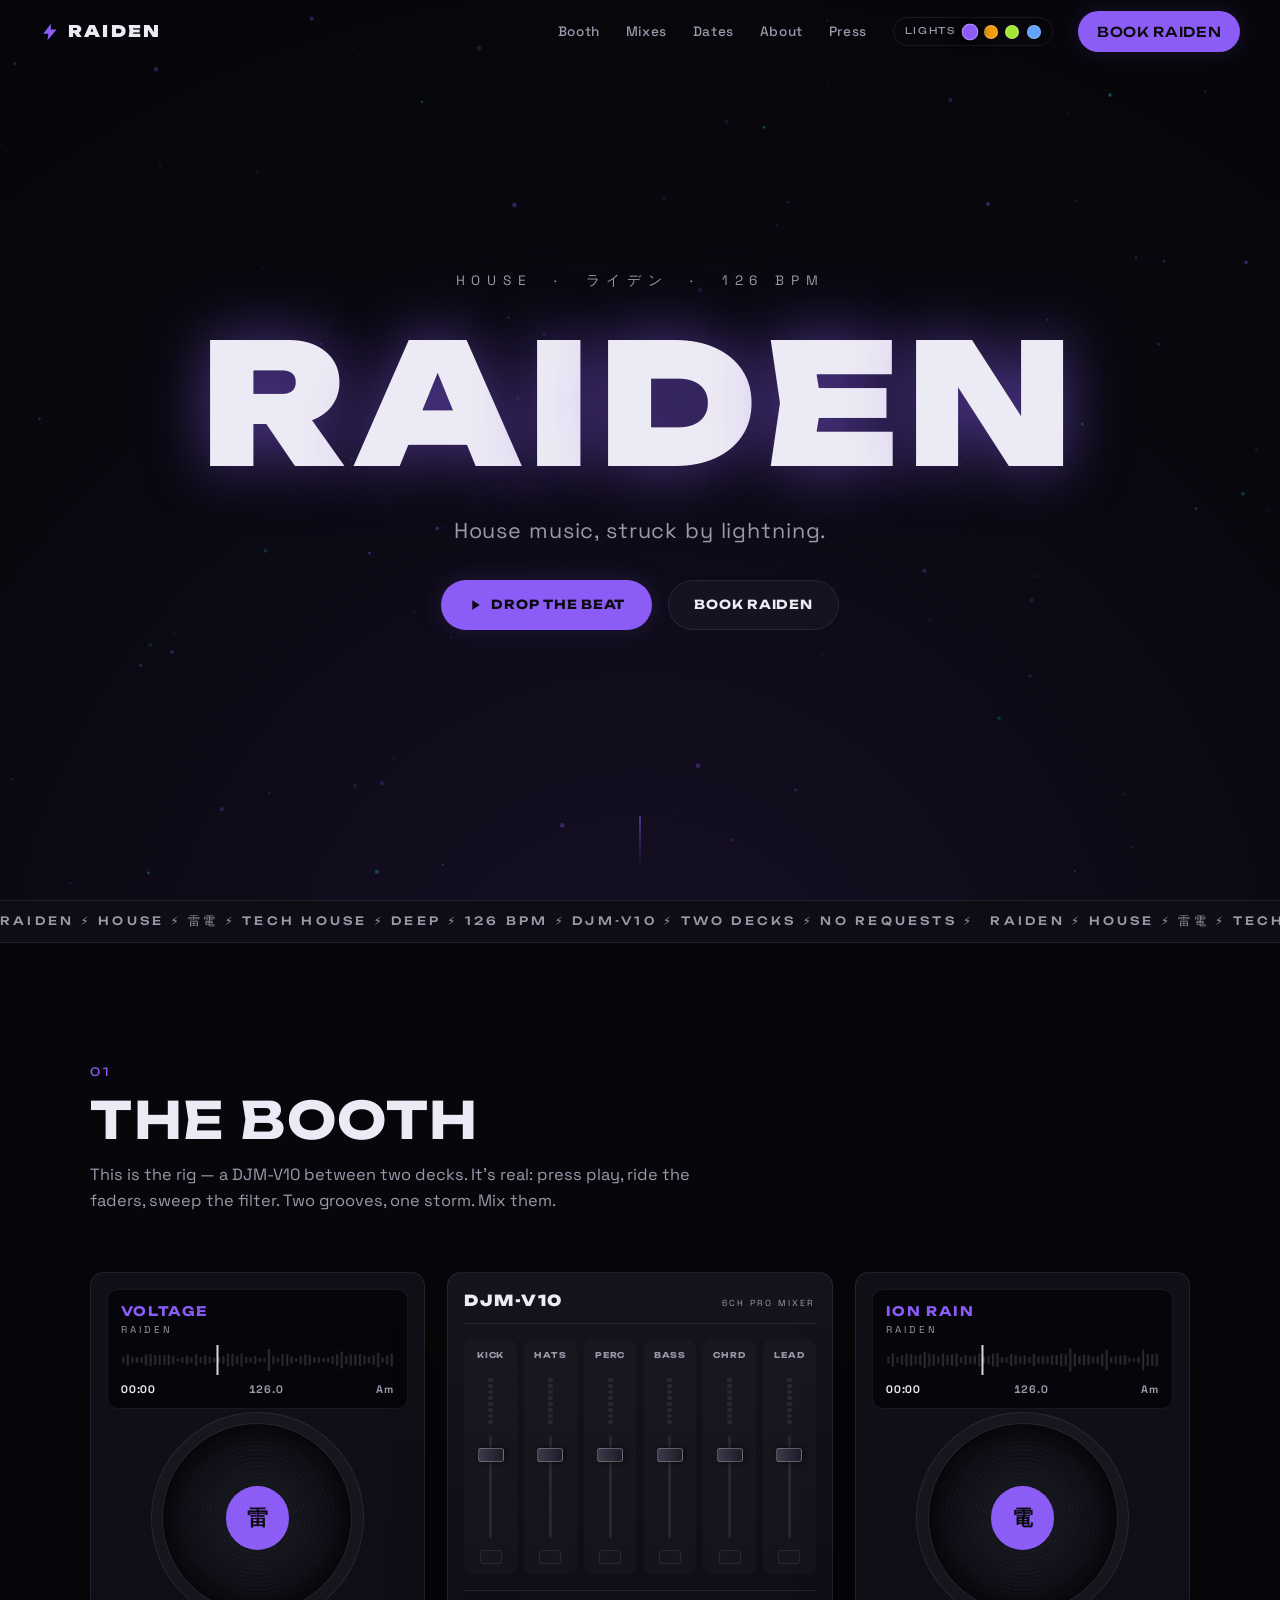
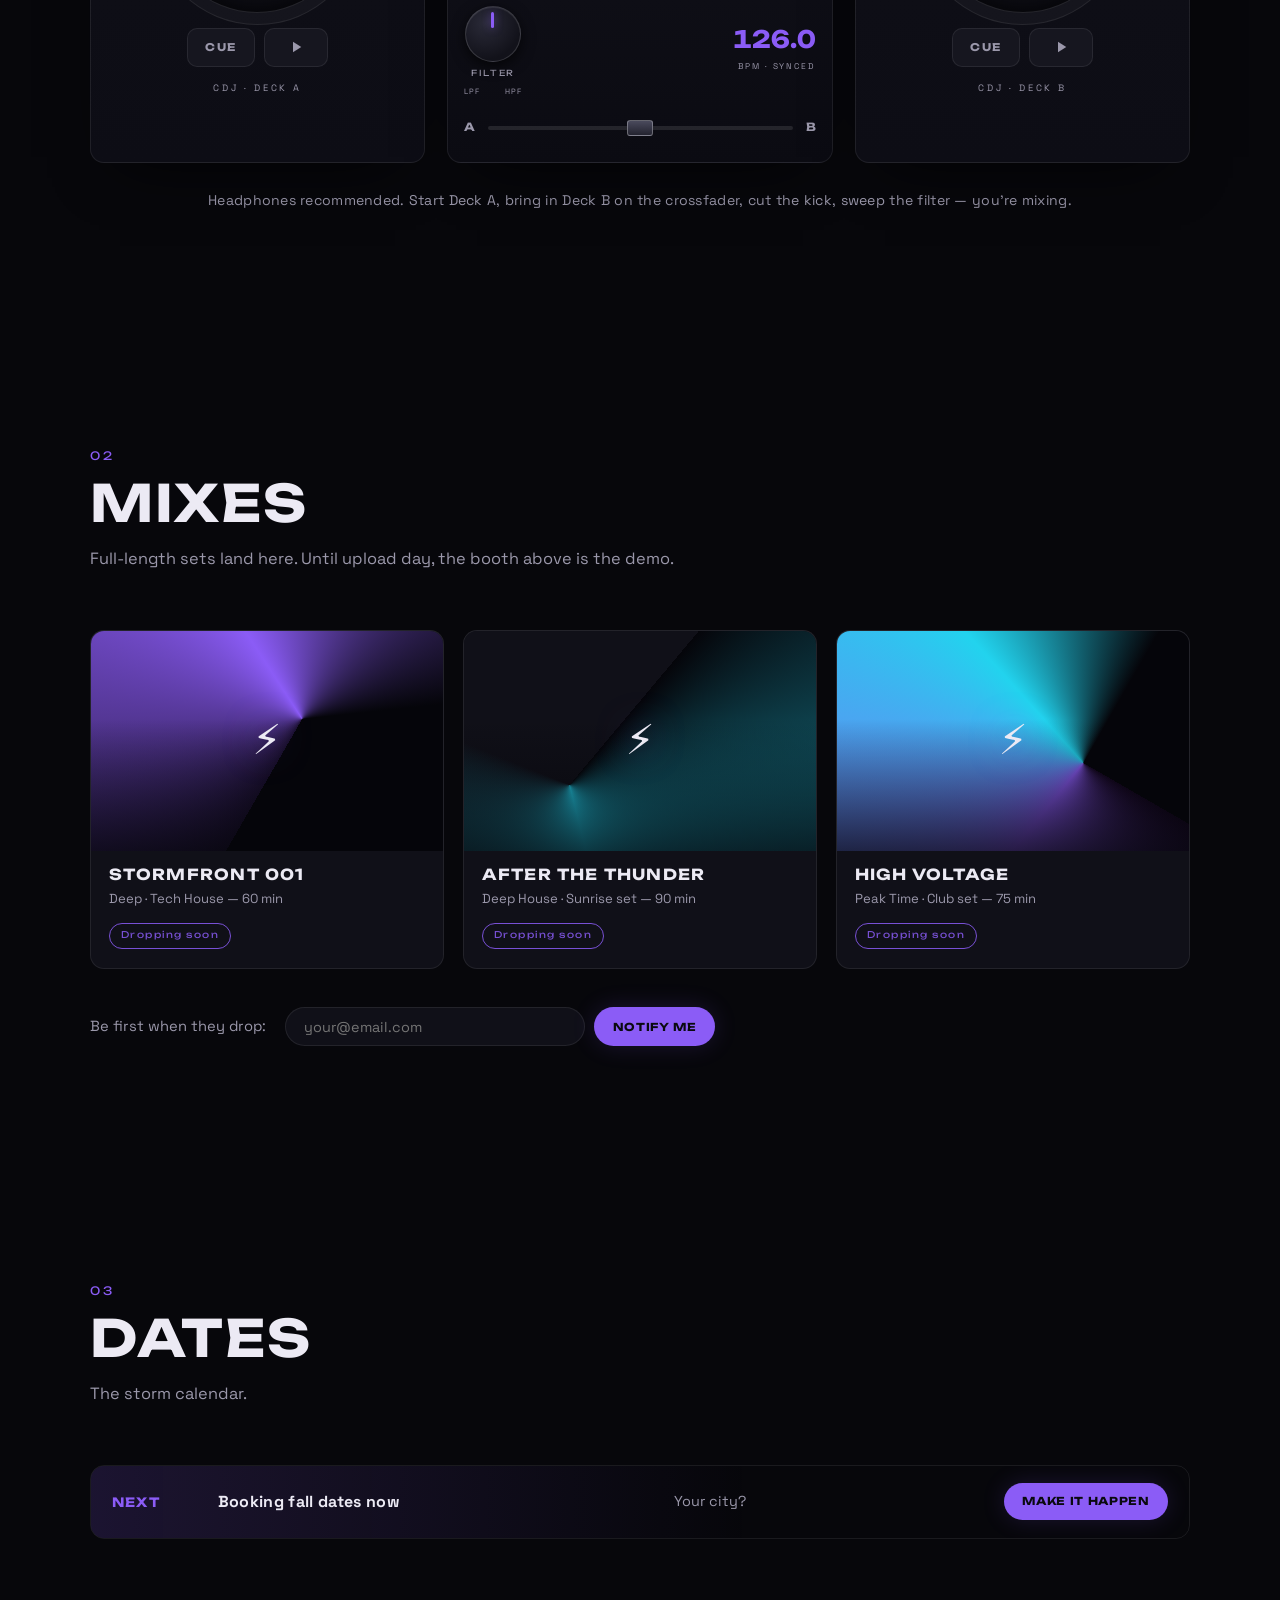
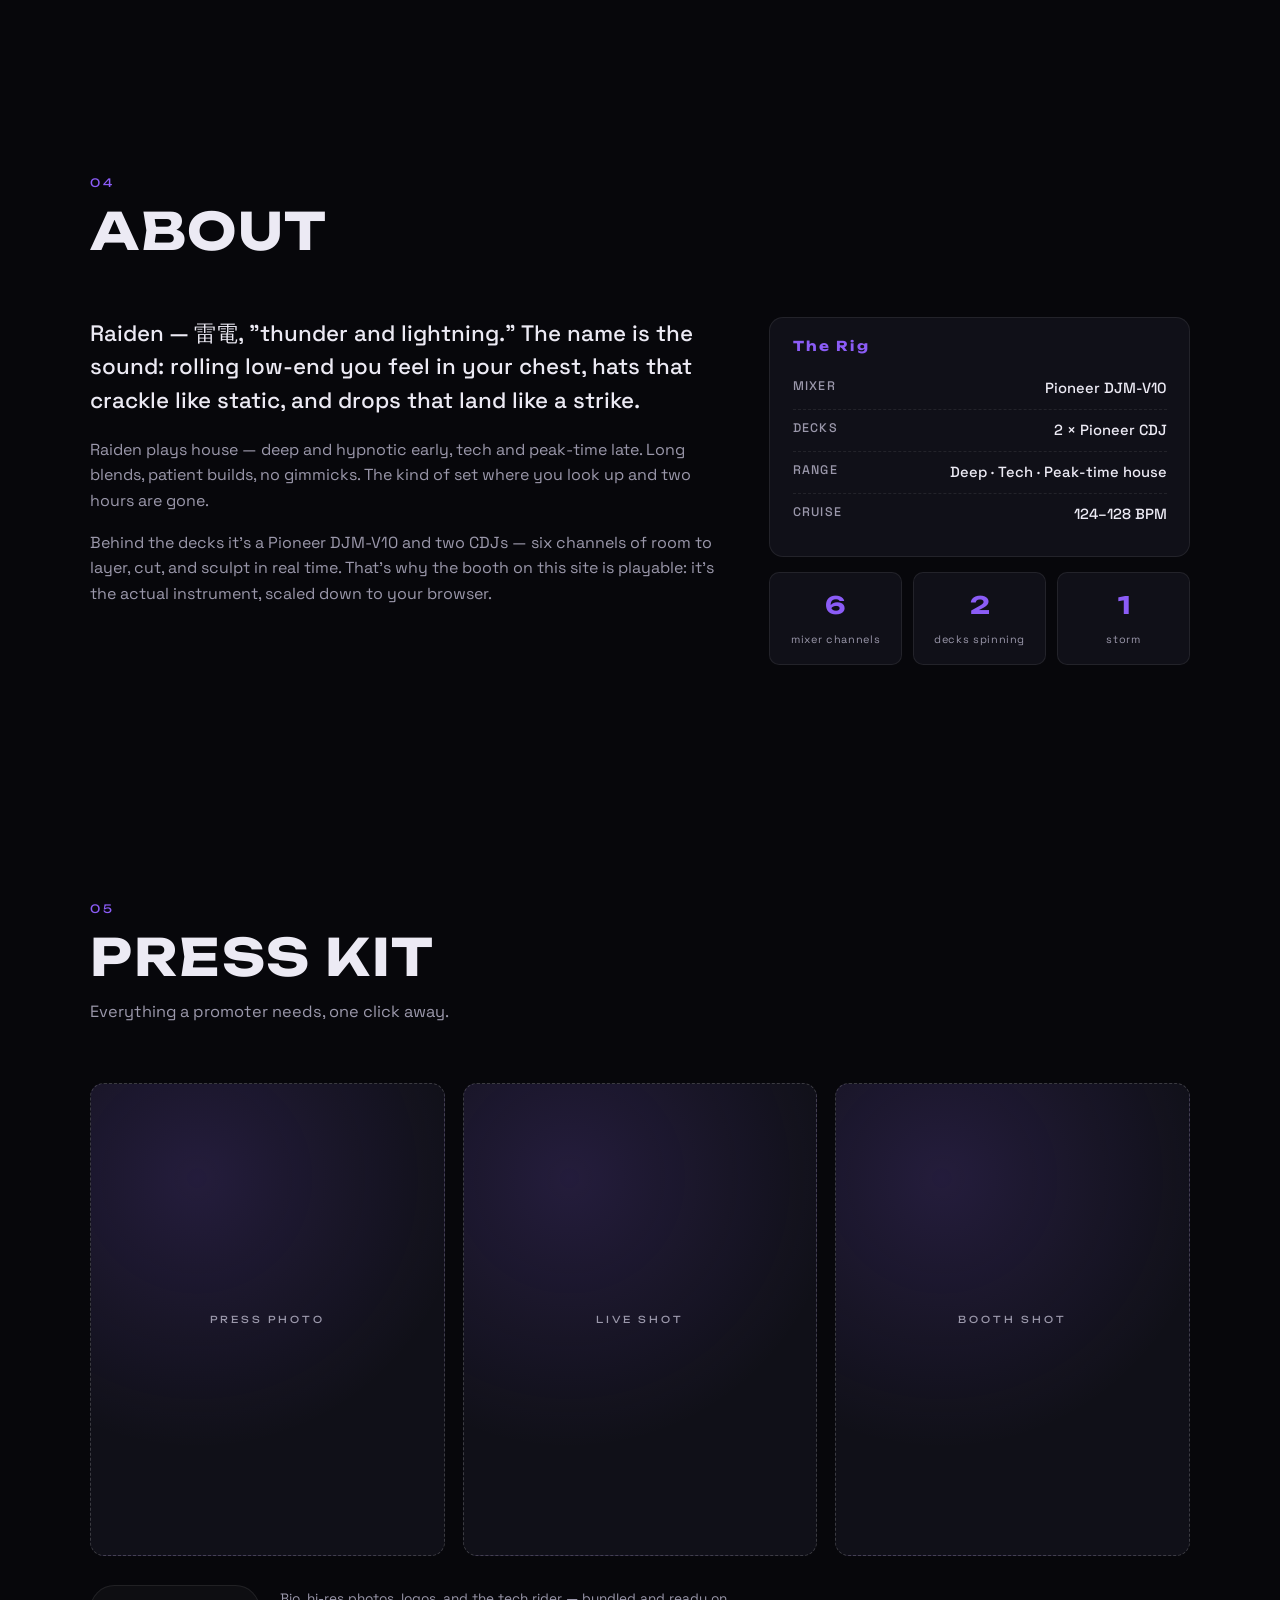
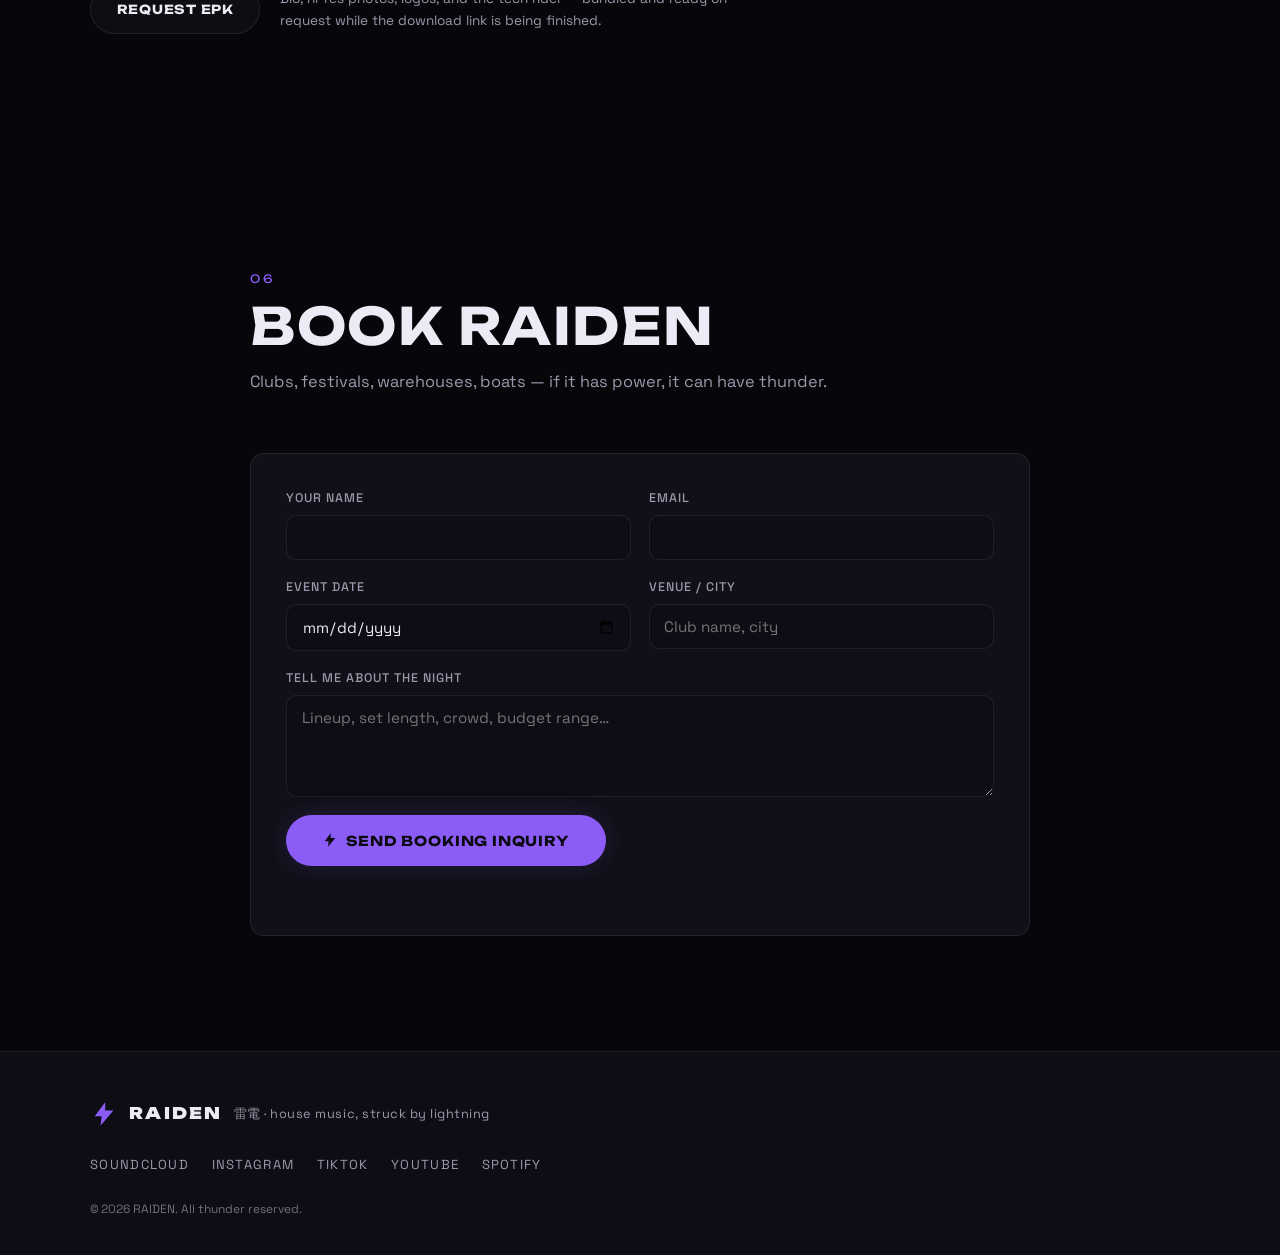
==== index.html @ 7c6ae4ca "RAIDEN site v0.1.0 — playable booth (V10 + 2 CDJs, Web Audio engine), lightning hero, lighting desk," ====
<!DOCTYPE html>
<html lang="en" data-light="storm">
<head>
  <meta charset="UTF-8" />
  <meta name="viewport" content="width=device-width, initial-scale=1.0" />
  <title>RAIDEN — House DJ | Official Site</title>
  <meta name="description" content="RAIDEN — house music, struck by lightning. Mixes, dates, and bookings. Pioneer DJM-V10 + CDJs. Step into the booth." />
  <meta property="og:title" content="RAIDEN — House DJ" />
  <meta property="og:description" content="House music, struck by lightning. Step into the booth." />
  <meta property="og:type" content="website" />
  <meta name="theme-color" content="#07070b" />
  <link rel="icon" type="image/svg+xml" href="assets/favicon.svg" />
  <link rel="preconnect" href="https://fonts.googleapis.com" />
  <link rel="preconnect" href="https://fonts.gstatic.com" crossorigin />
  <link href="https://fonts.googleapis.com/css2?family=Unbounded:wght@500;700;900&family=Space+Grotesk:wght@400;500;700&display=swap" rel="stylesheet" />
  <link rel="stylesheet" href="css/style.css" />
  <script type="application/ld+json">
  {
    "@context": "https://schema.org",
    "@type": "MusicGroup",
    "name": "Raiden",
    "genre": "House",
    "description": "House DJ. Pioneer DJM-V10, two CDJs, and a storm of a sound."
  }
  </script>
</head>
<body>

  <!-- Cursor spotlight (desktop only) -->
  <div class="spotlight" id="spotlight" aria-hidden="true"></div>
  <!-- Beat-synced ambient glow -->
  <div class="beat-veil" id="beatVeil" aria-hidden="true"></div>

  <!-- ============ NAV ============ -->
  <nav class="nav" id="nav">
    <a class="nav-logo" href="#top" aria-label="Raiden — home">
      <svg viewBox="0 0 24 24" width="20" height="20" aria-hidden="true"><path d="M13 2 L4 14 h6 L9 22 L20 9 h-7 z" fill="currentColor"/></svg>
      <span>RAIDEN</span>
    </a>
    <button class="nav-burger" id="navBurger" aria-label="Menu" aria-expanded="false">
      <span></span><span></span><span></span>
    </button>
    <div class="nav-links" id="navLinks">
      <a href="#booth">Booth</a>
      <a href="#mixes">Mixes</a>
      <a href="#dates">Dates</a>
      <a href="#about">About</a>
      <a href="#press">Press</a>
      <div class="light-desk" role="group" aria-label="Lighting presets">
        <span class="light-desk-label">LIGHTS</span>
        <button class="light-dot" data-light="storm" title="Violet Storm" aria-label="Violet Storm lighting"></button>
        <button class="light-dot" data-light="ember" title="Ember" aria-label="Ember lighting"></button>
        <button class="light-dot" data-light="acid" title="Acid" aria-label="Acid lighting"></button>
        <button class="light-dot" data-light="ice" title="Ice" aria-label="Ice lighting"></button>
      </div>
      <a href="#book" class="btn btn-accent btn-small nav-book">Book Raiden</a>
    </div>
  </nav>

  <!-- ============ HERO ============ -->
  <header class="hero" id="top">
    <canvas id="heroCanvas" aria-hidden="true"></canvas>
    <div class="hero-inner">
      <p class="hero-kicker">HOUSE&nbsp;&nbsp;·&nbsp;&nbsp;ライデン&nbsp;&nbsp;·&nbsp;&nbsp;126 BPM</p>
      <h1 class="hero-title" aria-label="Raiden">
        <span data-char>R</span><span data-char>A</span><span data-char>I</span><span data-char>D</span><span data-char>E</span><span data-char>N</span>
      </h1>
      <p class="hero-tagline">House music, struck by lightning.</p>
      <div class="hero-ctas">
        <button class="btn btn-accent" id="dropBeatBtn">
          <svg viewBox="0 0 24 24" width="16" height="16" aria-hidden="true"><path d="M8 5v14l11-7z" fill="currentColor"/></svg>
          Drop the beat
        </button>
        <a class="btn btn-ghost" href="#book">Book Raiden</a>
      </div>
    </div>
    <a class="hero-scroll" href="#booth" aria-label="Scroll to the booth">
      <span class="hero-scroll-line"></span>
    </a>
  </header>

  <!-- ============ TICKER ============ -->
  <div class="ticker" aria-hidden="true">
    <div class="ticker-track">
      <span>RAIDEN ⚡ HOUSE ⚡ 雷電 ⚡ TECH HOUSE ⚡ DEEP ⚡ 126 BPM ⚡ DJM-V10 ⚡ TWO DECKS ⚡ NO REQUESTS ⚡ </span>
      <span>RAIDEN ⚡ HOUSE ⚡ 雷電 ⚡ TECH HOUSE ⚡ DEEP ⚡ 126 BPM ⚡ DJM-V10 ⚡ TWO DECKS ⚡ NO REQUESTS ⚡ </span>
    </div>
  </div>

  <!-- ============ THE BOOTH ============ -->
  <section class="section" id="booth">
    <div class="section-head reveal">
      <span class="section-num">01</span>
      <h2>The Booth</h2>
      <p>This is the rig — a DJM-V10 between two decks. It's real: press play, ride the faders, sweep the filter. Two grooves, one storm. Mix them.</p>
    </div>

    <div class="booth reveal" id="boothRig">
      <!-- ======= DECK A ======= -->
      <div class="cdj" data-deck="a">
        <div class="cdj-screen">
          <div class="cdj-track-title">VOLTAGE</div>
          <div class="cdj-track-artist">RAIDEN</div>
          <canvas class="cdj-wave" data-deck="a" width="240" height="30" aria-hidden="true"></canvas>
          <div class="cdj-meta">
            <span class="cdj-time" data-deck="a">00:00</span>
            <span class="cdj-bpm">126.0</span>
            <span class="cdj-key">Am</span>
          </div>
        </div>
        <div class="platter" data-deck="a">
          <div class="platter-ring"></div>
          <div class="platter-disc">
            <div class="platter-grooves"></div>
            <div class="platter-label"><span>雷</span></div>
          </div>
        </div>
        <div class="cdj-controls">
          <button class="cdj-btn cue" data-action="cue" data-deck="a">CUE</button>
          <button class="cdj-btn play" data-action="play" data-deck="a" aria-label="Play deck A">
            <svg class="ic-play" viewBox="0 0 24 24" width="18" height="18" aria-hidden="true"><path d="M8 5v14l11-7z" fill="currentColor"/></svg>
            <svg class="ic-pause" viewBox="0 0 24 24" width="18" height="18" aria-hidden="true"><path d="M6 5h4v14H6zM14 5h4v14h-4z" fill="currentColor"/></svg>
          </button>
        </div>
        <div class="cdj-model">CDJ · DECK A</div>
      </div>

      <!-- ======= MIXER ======= -->
      <div class="mixer">
        <div class="mixer-brand"><span>DJM-V10</span><span class="mixer-brand-sub">6CH PRO MIXER</span></div>
        <div class="mixer-strips" id="mixerStrips">
          <!-- strips injected by booth.js: KICK / HATS / PERC / BASS / CHORDS / LEAD -->
        </div>
        <div class="mixer-master">
          <div class="knob-wrap">
            <div class="knob" id="filterKnob" tabindex="0" role="slider" aria-label="Master filter" aria-valuemin="-100" aria-valuemax="100" aria-valuenow="0">
              <div class="knob-indicator"></div>
            </div>
            <span class="knob-label">FILTER</span>
            <span class="knob-sub"><i>LPF</i><i>HPF</i></span>
          </div>
          <div class="master-readout">
            <span class="master-bpm" id="masterBpm">126.0</span>
            <span class="master-bpm-label">BPM · SYNCED</span>
          </div>
        </div>
        <div class="mixer-xfade">
          <span>A</span>
          <input type="range" class="crossfader" id="crossfader" min="0" max="100" value="50" aria-label="Crossfader between deck A and deck B" />
          <span>B</span>
        </div>
      </div>

      <!-- ======= DECK B ======= -->
      <div class="cdj" data-deck="b">
        <div class="cdj-screen">
          <div class="cdj-track-title">ION RAIN</div>
          <div class="cdj-track-artist">RAIDEN</div>
          <canvas class="cdj-wave" data-deck="b" width="240" height="30" aria-hidden="true"></canvas>
          <div class="cdj-meta">
            <span class="cdj-time" data-deck="b">00:00</span>
            <span class="cdj-bpm">126.0</span>
            <span class="cdj-key">Am</span>
          </div>
        </div>
        <div class="platter" data-deck="b">
          <div class="platter-ring"></div>
          <div class="platter-disc">
            <div class="platter-grooves"></div>
            <div class="platter-label"><span>電</span></div>
          </div>
        </div>
        <div class="cdj-controls">
          <button class="cdj-btn cue" data-action="cue" data-deck="b">CUE</button>
          <button class="cdj-btn play" data-action="play" data-deck="b" aria-label="Play deck B">
            <svg class="ic-play" viewBox="0 0 24 24" width="18" height="18" aria-hidden="true"><path d="M8 5v14l11-7z" fill="currentColor"/></svg>
            <svg class="ic-pause" viewBox="0 0 24 24" width="18" height="18" aria-hidden="true"><path d="M6 5h4v14H6zM14 5h4v14h-4z" fill="currentColor"/></svg>
          </button>
        </div>
        <div class="cdj-model">CDJ · DECK B</div>
      </div>
    </div>

    <p class="booth-hint reveal">Headphones recommended. Start Deck A, bring in Deck B on the crossfader, cut the kick, sweep the filter — you're mixing.</p>
  </section>

  <!-- ============ MIXES ============ -->
  <section class="section" id="mixes">
    <div class="section-head reveal">
      <span class="section-num">02</span>
      <h2>Mixes</h2>
      <p>Full-length sets land here. Until upload day, the booth above is the demo.</p>
    </div>
    <div class="mix-grid">
      <!-- EDITME: replace each card's link with the real SoundCloud/Mixcloud URL,
           or swap the whole card for an embed:
           <iframe src="https://w.soundcloud.com/player/?url=TRACK_URL&color=%238b5cf6" ...></iframe> -->
      <article class="mix-card reveal">
        <div class="mix-art mix-art-1"><span class="mix-art-bolt">⚡</span></div>
        <div class="mix-card-body">
          <h3>STORMFRONT 001</h3>
          <p class="mix-meta">Deep · Tech House — 60 min</p>
          <span class="mix-status">Dropping soon</span>
        </div>
      </article>
      <article class="mix-card reveal">
        <div class="mix-art mix-art-2"><span class="mix-art-bolt">⚡</span></div>
        <div class="mix-card-body">
          <h3>AFTER THE THUNDER</h3>
          <p class="mix-meta">Deep House · Sunrise set — 90 min</p>
          <span class="mix-status">Dropping soon</span>
        </div>
      </article>
      <article class="mix-card reveal">
        <div class="mix-art mix-art-3"><span class="mix-art-bolt">⚡</span></div>
        <div class="mix-card-body">
          <h3>HIGH VOLTAGE</h3>
          <p class="mix-meta">Peak Time · Club set — 75 min</p>
          <span class="mix-status">Dropping soon</span>
        </div>
      </article>
    </div>
    <div class="mix-follow reveal">
      <p>Be first when they drop:</p>
      <form class="newsletter" id="newsletterForm">
        <input type="email" placeholder="your@email.com" aria-label="Email address" required />
        <button type="submit" class="btn btn-accent btn-small">Notify me</button>
      </form>
    </div>
  </section>

  <!-- ============ DATES ============ -->
  <section class="section" id="dates">
    <div class="section-head reveal">
      <span class="section-num">03</span>
      <h2>Dates</h2>
      <p>The storm calendar.</p>
    </div>
    <div class="dates-board reveal">
      <!-- EDITME: real gigs go here as rows, e.g.
      <div class="date-row">
        <span class="date-when">SEP 12</span>
        <span class="date-venue">Venue Name</span>
        <span class="date-city">Orlando, FL</span>
        <a class="btn btn-ghost btn-small" href="TICKET_URL">Tickets</a>
      </div> -->
      <div class="date-row date-row-open">
        <span class="date-when">NEXT</span>
        <span class="date-venue">Booking fall dates now</span>
        <span class="date-city">Your city?</span>
        <a class="btn btn-accent btn-small" href="#book">Make it happen</a>
      </div>
    </div>
  </section>

  <!-- ============ ABOUT ============ -->
  <section class="section" id="about">
    <div class="section-head reveal">
      <span class="section-num">04</span>
      <h2>About</h2>
    </div>
    <div class="about-grid">
      <div class="about-copy reveal">
        <!-- EDITME: tune the bio — keep it honest, no invented accolades -->
        <p class="about-lead">Raiden — 雷電, "thunder and lightning." The name is the sound: rolling low-end you feel in your chest, hats that crackle like static, and drops that land like a strike.</p>
        <p>Raiden plays house — deep and hypnotic early, tech and peak-time late. Long blends, patient builds, no gimmicks. The kind of set where you look up and two hours are gone.</p>
        <p>Behind the decks it's a Pioneer DJM-V10 and two CDJs — six channels of room to layer, cut, and sculpt in real time. That's why the booth on this site is playable: it's the actual instrument, scaled down to your browser.</p>
      </div>
      <div class="about-side reveal">
        <div class="rig-card">
          <h3>The Rig</h3>
          <ul>
            <li><span>Mixer</span>Pioneer DJM-V10</li>
            <li><span>Decks</span>2 × Pioneer CDJ</li>
            <li><span>Range</span>Deep · Tech · Peak-time house</li>
            <li><span>Cruise</span>124–128 BPM</li>
          </ul>
        </div>
        <div class="stat-row">
          <div class="stat"><b>6</b><span>mixer channels</span></div>
          <div class="stat"><b>2</b><span>decks spinning</span></div>
          <div class="stat"><b>1</b><span>storm</span></div>
        </div>
      </div>
    </div>
  </section>

  <!-- ============ PRESS / EPK ============ -->
  <section class="section" id="press">
    <div class="section-head reveal">
      <span class="section-num">05</span>
      <h2>Press Kit</h2>
      <p>Everything a promoter needs, one click away.</p>
    </div>
    <div class="press-grid">
      <!-- EDITME: swap these tiles for real press photos (hi-res, 3:4 or square) -->
      <div class="press-tile reveal"><span>PRESS PHOTO</span></div>
      <div class="press-tile reveal"><span>LIVE SHOT</span></div>
      <div class="press-tile reveal"><span>BOOTH SHOT</span></div>
    </div>
    <div class="press-actions reveal">
      <a class="btn btn-ghost" id="epkBtn" href="#book">Request EPK</a>
      <p class="press-note">Bio, hi-res photos, logos, and the tech rider — bundled and ready on request while the download link is being finished.</p>
    </div>
  </section>

  <!-- ============ BOOKING ============ -->
  <section class="section section-book" id="book">
    <div class="section-head reveal">
      <span class="section-num">06</span>
      <h2>Book Raiden</h2>
      <p>Clubs, festivals, warehouses, boats — if it has power, it can have thunder.</p>
    </div>
    <form class="book-form reveal" id="bookForm">
      <div class="form-row">
        <label>Your name<input type="text" name="name" required autocomplete="name" /></label>
        <label>Email<input type="email" name="email" required autocomplete="email" /></label>
      </div>
      <div class="form-row">
        <label>Event date<input type="date" name="date" /></label>
        <label>Venue / City<input type="text" name="venue" placeholder="Club name, city" /></label>
      </div>
      <label>Tell me about the night<textarea name="message" rows="4" placeholder="Lineup, set length, crowd, budget range…"></textarea></label>
      <button type="submit" class="btn btn-accent btn-big">
        <svg viewBox="0 0 24 24" width="16" height="16" aria-hidden="true"><path d="M13 2 L4 14 h6 L9 22 L20 9 h-7 z" fill="currentColor"/></svg>
        Send booking inquiry
      </button>
      <p class="form-note" id="formNote"></p>
    </form>
  </section>

  <!-- ============ FOOTER ============ -->
  <footer class="footer">
    <div class="footer-inner">
      <div class="footer-brand">
        <svg viewBox="0 0 24 24" width="28" height="28" aria-hidden="true"><path d="M13 2 L4 14 h6 L9 22 L20 9 h-7 z" fill="currentColor"/></svg>
        <span>RAIDEN</span>
        <em>雷電 · house music, struck by lightning</em>
      </div>
      <div class="footer-socials">
        <!-- EDITME: drop real profile URLs into href -->
        <a href="#" data-social="soundcloud" aria-label="SoundCloud">SoundCloud</a>
        <a href="#" data-social="instagram" aria-label="Instagram">Instagram</a>
        <a href="#" data-social="tiktok" aria-label="TikTok">TikTok</a>
        <a href="#" data-social="youtube" aria-label="YouTube">YouTube</a>
        <a href="#" data-social="spotify" aria-label="Spotify">Spotify</a>
      </div>
      <p class="footer-fine">© <span id="year"></span> RAIDEN. All thunder reserved.</p>
    </div>
  </footer>

  <div class="toast" id="toast" role="status" aria-live="polite"></div>

  <script src="js/audio.js"></script>
  <script src="js/visualizer.js"></script>
  <script src="js/booth.js"></script>
  <script src="js/main.js"></script>
</body>
</html>
---- css/style.css ----
/* ============================================================
   RAIDEN — house music, struck by lightning
   Theming: html[data-light] swaps the lighting rig.
   ============================================================ */

:root {
  --font-display: "Unbounded", system-ui, sans-serif;
  --font-body: "Space Grotesk", system-ui, sans-serif;

  --bg: #07070b;
  --bg-2: #0d0d15;
  --panel: #101018;
  --panel-2: #16161f;
  --line: rgba(255, 255, 255, 0.08);
  --text: #eceaf4;
  --text-dim: #9b98ab;

  --accent: #8b5cf6;
  --accent-2: #22d3ee;
  --accent-soft: rgba(139, 92, 246, 0.16);
  --glow: rgba(139, 92, 246, 0.55);

  --radius: 14px;
  --nav-h: 64px;
}

html[data-light="ember"] {
  --accent: #f59e0b;
  --accent-2: #ef4444;
  --accent-soft: rgba(245, 158, 11, 0.14);
  --glow: rgba(245, 158, 11, 0.5);
}

html[data-light="acid"] {
  --accent: #a3e635;
  --accent-2: #22d3ee;
  --accent-soft: rgba(163, 230, 53, 0.13);
  --glow: rgba(163, 230, 53, 0.45);
}

html[data-light="ice"] {
  --accent: #60a5fa;
  --accent-2: #e2e8f0;
  --accent-soft: rgba(96, 165, 250, 0.15);
  --glow: rgba(96, 165, 250, 0.5);
}

* { margin: 0; padding: 0; box-sizing: border-box; }

html { scroll-behavior: smooth; }

body {
  background: var(--bg);
  color: var(--text);
  font-family: var(--font-body);
  line-height: 1.6;
  overflow-x: hidden;
  transition: background 0.6s ease;
}

::selection { background: var(--accent); color: #0a0a0f; }

h1, h2, h3 { font-family: var(--font-display); line-height: 1.1; }

a { color: inherit; text-decoration: none; }

button { font-family: inherit; cursor: pointer; }

/* ---------- ambient layers ---------- */
.spotlight {
  position: fixed;
  top: 0; left: 0;
  width: 640px; height: 640px;
  margin: -320px 0 0 -320px;
  border-radius: 50%;
  pointer-events: none;
  z-index: 1;
  background: radial-gradient(circle, var(--accent-soft) 0%, transparent 62%);
  mix-blend-mode: screen;
  opacity: 0;
  transition: opacity 0.5s ease;
  will-change: transform;
}
body.spotlight-on .spotlight { opacity: 0.9; }

.beat-veil {
  position: fixed;
  inset: 0;
  pointer-events: none;
  z-index: 1;
  background: radial-gradient(ellipse at 50% 110%, var(--glow) 0%, transparent 55%);
  opacity: 0;
  will-change: opacity;
}

/* ---------- buttons ---------- */
.btn {
  display: inline-flex;
  align-items: center;
  gap: 0.5rem;
  padding: 0.85rem 1.6rem;
  border-radius: 999px;
  border: 1px solid transparent;
  font-family: var(--font-display);
  font-size: 0.78rem;
  font-weight: 700;
  letter-spacing: 0.06em;
  text-transform: uppercase;
  transition: transform 0.15s ease, box-shadow 0.25s ease, background 0.25s ease, color 0.25s ease, border-color 0.25s ease;
}
.btn:hover { transform: translateY(-2px); }
.btn:active { transform: translateY(0); }

.btn-accent {
  background: var(--accent);
  color: #0a0a0f;
  box-shadow: 0 0 24px var(--accent-soft);
}
.btn-accent:hover { box-shadow: 0 0 42px var(--glow); }

.btn-ghost {
  border-color: var(--line);
  color: var(--text);
  background: rgba(255, 255, 255, 0.03);
}
.btn-ghost:hover { border-color: var(--accent); color: var(--accent); }

.btn-small { padding: 0.55rem 1.1rem; font-size: 0.68rem; }
.btn-big { padding: 1rem 2.2rem; font-size: 0.85rem; }

/* ---------- nav ---------- */
.nav {
  position: fixed;
  top: 0; left: 0; right: 0;
  z-index: 50;
  display: flex;
  align-items: center;
  justify-content: space-between;
  height: var(--nav-h);
  padding: 0 clamp(1rem, 4vw, 2.5rem);
  transition: background 0.3s ease, border-color 0.3s ease, backdrop-filter 0.3s ease;
  border-bottom: 1px solid transparent;
}
.nav.scrolled {
  background: rgba(7, 7, 11, 0.72);
  backdrop-filter: blur(14px);
  -webkit-backdrop-filter: blur(14px);
  border-bottom-color: var(--line);
}

.nav-logo {
  display: flex;
  align-items: center;
  gap: 0.5rem;
  font-family: var(--font-display);
  font-weight: 900;
  font-size: 1rem;
  letter-spacing: 0.14em;
  color: var(--text);
}
.nav-logo svg { color: var(--accent); transition: color 0.4s ease; }

.nav-links {
  display: flex;
  align-items: center;
  gap: clamp(0.9rem, 2vw, 1.8rem);
}
.nav-links > a {
  font-size: 0.85rem;
  font-weight: 500;
  letter-spacing: 0.05em;
  color: var(--text-dim);
  transition: color 0.2s ease;
}
.nav-links > a:hover { color: var(--accent); }
.nav-links > a.nav-book { color: #0a0a0f; }

.nav-burger {
  display: none;
  flex-direction: column;
  gap: 5px;
  background: none;
  border: none;
  padding: 8px;
}
.nav-burger span {
  width: 22px; height: 2px;
  background: var(--text);
  transition: transform 0.25s ease, opacity 0.25s ease;
}

/* lighting desk */
.light-desk {
  display: flex;
  align-items: center;
  gap: 0.45rem;
  padding: 0.35rem 0.7rem;
  border: 1px solid var(--line);
  border-radius: 999px;
}
.light-desk-label {
  font-size: 0.58rem;
  font-family: var(--font-display);
  letter-spacing: 0.18em;
  color: var(--text-dim);
}
.light-dot {
  width: 14px; height: 14px;
  border-radius: 50%;
  border: 1px solid rgba(255, 255, 255, 0.25);
  transition: transform 0.15s ease, box-shadow 0.2s ease;
}
.light-dot:hover { transform: scale(1.25); }
.light-dot[data-light="storm"] { background: #8b5cf6; }
.light-dot[data-light="ember"] { background: #f59e0b; }
.light-dot[data-light="acid"]  { background: #a3e635; }
.light-dot[data-light="ice"]   { background: #60a5fa; }
.light-dot.active { box-shadow: 0 0 10px 2px currentColor; transform: scale(1.2); }

/* ---------- hero ---------- */
.hero {
  position: relative;
  min-height: 100svh;
  display: flex;
  align-items: center;
  justify-content: center;
  text-align: center;
  overflow: hidden;
}
#heroCanvas {
  position: absolute;
  inset: 0;
  width: 100%;
  height: 100%;
}
.hero-inner {
  position: relative;
  z-index: 2;
  padding: 0 1.2rem;
}
.hero-kicker {
  font-size: clamp(0.68rem, 1.6vw, 0.85rem);
  letter-spacing: 0.5em;
  color: var(--text-dim);
  margin-bottom: 1.2rem;
}
.hero-title {
  font-size: clamp(3.2rem, 14vw, 10.5rem);
  font-weight: 900;
  letter-spacing: 0.04em;
  color: var(--text);
  text-shadow: 0 0 60px var(--glow);
  transition: text-shadow 0.6s ease;
}
.hero-title span {
  display: inline-block;
  animation: charIn 0.7s cubic-bezier(0.2, 0.9, 0.3, 1.2) backwards;
}
.hero-title span:nth-child(1) { animation-delay: 0.05s; }
.hero-title span:nth-child(2) { animation-delay: 0.13s; }
.hero-title span:nth-child(3) { animation-delay: 0.21s; }
.hero-title span:nth-child(4) { animation-delay: 0.29s; }
.hero-title span:nth-child(5) { animation-delay: 0.37s; }
.hero-title span:nth-child(6) { animation-delay: 0.45s; }
@keyframes charIn {
  from { opacity: 0; transform: translateY(0.4em) scale(0.9); filter: blur(6px); }
  to   { opacity: 1; transform: none; filter: none; }
}
.hero-tagline {
  margin: 1.1rem 0 2rem;
  font-size: clamp(1rem, 2.4vw, 1.35rem);
  color: var(--text-dim);
  letter-spacing: 0.04em;
}
.hero-ctas {
  display: flex;
  gap: 1rem;
  justify-content: center;
  flex-wrap: wrap;
}
.hero-scroll {
  position: absolute;
  bottom: 2rem; left: 50%;
  transform: translateX(-50%);
  z-index: 2;
}
.hero-scroll-line {
  display: block;
  width: 1px; height: 52px;
  background: linear-gradient(var(--accent), transparent);
  animation: scrollPulse 1.8s ease-in-out infinite;
}
@keyframes scrollPulse {
  0%, 100% { transform: scaleY(0.4); opacity: 0.4; transform-origin: top; }
  50% { transform: scaleY(1); opacity: 1; transform-origin: top; }
}

/* ---------- ticker ---------- */
.ticker {
  overflow: hidden;
  border-top: 1px solid var(--line);
  border-bottom: 1px solid var(--line);
  background: var(--bg-2);
  padding: 0.7rem 0;
}
.ticker-track {
  display: flex;
  white-space: nowrap;
  animation: tickerScroll 28s linear infinite;
}
.ticker-track span {
  font-family: var(--font-display);
  font-size: 0.72rem;
  font-weight: 500;
  letter-spacing: 0.28em;
  color: var(--text-dim);
  padding-right: 1rem;
}
@keyframes tickerScroll {
  from { transform: translateX(0); }
  to { transform: translateX(-50%); }
}

/* ---------- sections ---------- */
.section {
  position: relative;
  z-index: 2;
  max-width: 1180px;
  margin: 0 auto;
  padding: clamp(4.5rem, 9vw, 7.5rem) clamp(1.1rem, 4vw, 2.5rem);
}
.section-head { margin-bottom: clamp(2.2rem, 5vw, 3.6rem); max-width: 640px; }
.section-num {
  font-family: var(--font-display);
  font-size: 0.72rem;
  letter-spacing: 0.3em;
  color: var(--accent);
  transition: color 0.4s ease;
}
.section-head h2 {
  font-size: clamp(1.9rem, 5.5vw, 3.2rem);
  font-weight: 700;
  margin: 0.5rem 0 0.9rem;
  text-transform: uppercase;
  letter-spacing: 0.03em;
}
.section-head p { color: var(--text-dim); font-size: 1.02rem; }

/* reveal on scroll */
.reveal {
  opacity: 0;
  transform: translateY(26px);
  transition: opacity 0.7s ease, transform 0.7s cubic-bezier(0.2, 0.7, 0.3, 1);
}
.reveal.visible { opacity: 1; transform: none; }

/* ============================================================
   THE BOOTH
   ============================================================ */
.booth {
  display: grid;
  grid-template-columns: 1fr 1.15fr 1fr;
  gap: clamp(0.8rem, 2vw, 1.4rem);
  align-items: stretch;
  perspective: 1400px;
}

/* ----- CDJ ----- */
.cdj {
  background: linear-gradient(180deg, var(--panel) 0%, var(--bg-2) 100%);
  border: 1px solid var(--line);
  border-radius: var(--radius);
  padding: 1rem;
  display: flex;
  flex-direction: column;
  gap: 0.9rem;
  box-shadow: 0 24px 60px -30px rgba(0, 0, 0, 0.9);
}

.cdj-screen {
  background: #05050a;
  border: 1px solid var(--line);
  border-radius: 10px;
  padding: 0.7rem 0.8rem 0.6rem;
}
.cdj-track-title {
  font-family: var(--font-display);
  font-size: 0.82rem;
  font-weight: 700;
  letter-spacing: 0.12em;
  color: var(--accent);
  transition: color 0.4s ease;
}
.cdj-track-artist {
  font-size: 0.62rem;
  letter-spacing: 0.3em;
  color: var(--text-dim);
  margin-bottom: 0.45rem;
}
.cdj-wave { width: 100%; height: 30px; display: block; }
.cdj-meta {
  display: flex;
  justify-content: space-between;
  font-size: 0.68rem;
  font-weight: 700;
  letter-spacing: 0.08em;
  color: var(--text-dim);
  margin-top: 0.35rem;
  font-variant-numeric: tabular-nums;
}
.cdj-meta .cdj-time { color: var(--text); }

/* platter */
.platter {
  position: relative;
  width: min(64%, 190px);
  aspect-ratio: 1;
  margin: 0 auto;
}
.platter-ring {
  position: absolute;
  inset: -6%;
  border-radius: 50%;
  border: 1px solid var(--line);
  background: radial-gradient(circle, transparent 58%, rgba(255, 255, 255, 0.03) 60%);
}
.platter-disc {
  position: absolute;
  inset: 0;
  border-radius: 50%;
  background:
    radial-gradient(circle at 50% 50%, #1a1a24 0%, #0c0c13 70%);
  border: 1px solid rgba(255, 255, 255, 0.1);
  display: flex;
  align-items: center;
  justify-content: center;
  box-shadow: inset 0 0 30px rgba(0, 0, 0, 0.8);
}
.platter.spinning .platter-disc { animation: spin 1.82s linear infinite; }
@keyframes spin { to { transform: rotate(360deg); } }
.platter-grooves {
  position: absolute;
  inset: 8%;
  border-radius: 50%;
  background: repeating-radial-gradient(
    circle,
    transparent 0px,
    transparent 3px,
    rgba(255, 255, 255, 0.04) 4px
  );
}
.platter-label {
  width: 34%;
  aspect-ratio: 1;
  border-radius: 50%;
  background: var(--accent);
  display: flex;
  align-items: center;
  justify-content: center;
  transition: background 0.4s ease, box-shadow 0.4s ease;
  box-shadow: 0 0 0 rgba(0,0,0,0);
}
.platter.spinning .platter-label { box-shadow: 0 0 26px var(--glow); }
.platter-label span {
  font-size: 1.3rem;
  color: #0a0a0f;
  font-weight: 700;
}

/* transport */
.cdj-controls {
  display: flex;
  gap: 0.6rem;
  justify-content: center;
}
.cdj-btn {
  border: 1px solid var(--line);
  background: var(--panel-2);
  color: var(--text-dim);
  border-radius: 10px;
  padding: 0.6rem 1.1rem;
  font-family: var(--font-display);
  font-size: 0.66rem;
  font-weight: 700;
  letter-spacing: 0.12em;
  display: inline-flex;
  align-items: center;
  justify-content: center;
  transition: color 0.2s ease, border-color 0.2s ease, box-shadow 0.2s ease, background 0.2s ease;
}
.cdj-btn:hover { color: var(--text); border-color: var(--accent); }
.cdj-btn.play { min-width: 64px; }
.cdj-btn.play .ic-pause { display: none; }
.cdj-btn.play.on {
  color: var(--accent);
  border-color: var(--accent);
  box-shadow: 0 0 18px var(--accent-soft);
}
.cdj-btn.play.on .ic-play { display: none; }
.cdj-btn.play.on .ic-pause { display: block; }
.cdj-btn.cue:active { color: var(--accent-2); border-color: var(--accent-2); }
.cdj-model {
  text-align: center;
  font-size: 0.58rem;
  letter-spacing: 0.3em;
  color: var(--text-dim);
}

/* ----- MIXER ----- */
.mixer {
  background: linear-gradient(180deg, #14141d 0%, #0b0b12 100%);
  border: 1px solid var(--line);
  border-radius: var(--radius);
  padding: 1rem 1rem 1.2rem;
  display: flex;
  flex-direction: column;
  gap: 1rem;
  box-shadow: 0 24px 60px -30px rgba(0, 0, 0, 0.9);
}
.mixer-brand {
  display: flex;
  align-items: baseline;
  justify-content: space-between;
  border-bottom: 1px solid var(--line);
  padding-bottom: 0.6rem;
}
.mixer-brand span:first-child {
  font-family: var(--font-display);
  font-weight: 900;
  letter-spacing: 0.1em;
  font-size: 0.95rem;
}
.mixer-brand-sub {
  font-size: 0.55rem;
  letter-spacing: 0.25em;
  color: var(--text-dim);
}

.mixer-strips {
  display: grid;
  grid-template-columns: repeat(6, 1fr);
  gap: 0.45rem;
  flex: 1;
}
.strip {
  display: flex;
  flex-direction: column;
  align-items: center;
  gap: 0.5rem;
  background: rgba(255, 255, 255, 0.02);
  border: 1px solid transparent;
  border-radius: 8px;
  padding: 0.5rem 0.15rem 0.6rem;
}
.strip-label {
  font-family: var(--font-display);
  font-size: 0.5rem;
  font-weight: 700;
  letter-spacing: 0.1em;
  color: var(--text-dim);
}

/* LED meter */
.meter {
  display: flex;
  flex-direction: column-reverse;
  gap: 2px;
  height: 54px;
  justify-content: flex-start;
}
.meter i {
  width: 5px; height: 4px;
  border-radius: 1px;
  background: rgba(255, 255, 255, 0.07);
  transition: background 0.05s linear, box-shadow 0.05s linear;
}
.meter i.lit { background: var(--accent); box-shadow: 0 0 6px var(--glow); }
.meter i:nth-child(7).lit,
.meter i:nth-child(8).lit { background: var(--accent-2); }

/* fader: horizontal range rotated for cross-browser vertical */
.fader-slot {
  position: relative;
  height: 110px;
  width: 34px;
  display: flex;
  align-items: center;
  justify-content: center;
}
.fader-slot::before {
  content: "";
  position: absolute;
  top: 4px; bottom: 4px;
  left: 50%;
  width: 3px;
  margin-left: -1.5px;
  background: rgba(255, 255, 255, 0.08);
  border-radius: 2px;
}
.fader {
  -webkit-appearance: none;
  appearance: none;
  width: 104px;
  height: 30px;
  background: transparent;
  transform: rotate(-90deg);
  cursor: ns-resize;
}
.fader::-webkit-slider-runnable-track { height: 3px; background: transparent; }
.fader::-moz-range-track { height: 3px; background: transparent; }
.fader::-webkit-slider-thumb {
  -webkit-appearance: none;
  width: 14px; height: 26px;
  margin-top: -11.5px;
  border-radius: 3px;
  background: linear-gradient(180deg, #3a3a4a, #1c1c28);
  border: 1px solid rgba(255, 255, 255, 0.25);
  box-shadow: 0 2px 6px rgba(0, 0, 0, 0.6);
}
.fader::-moz-range-thumb {
  width: 14px; height: 26px;
  border-radius: 3px;
  background: linear-gradient(180deg, #3a3a4a, #1c1c28);
  border: 1px solid rgba(255, 255, 255, 0.25);
  box-shadow: 0 2px 6px rgba(0, 0, 0, 0.6);
}

.strip-mute {
  width: 22px; height: 14px;
  border-radius: 3px;
  border: 1px solid var(--line);
  background: var(--panel-2);
  font-size: 0;
  transition: background 0.15s ease, box-shadow 0.15s ease;
}
.strip-mute.muted { background: var(--accent-2); box-shadow: 0 0 10px var(--accent-2); }

/* master row */
.mixer-master {
  display: flex;
  align-items: center;
  justify-content: space-between;
  gap: 1rem;
  border-top: 1px solid var(--line);
  padding-top: 0.9rem;
}
.knob-wrap {
  display: flex;
  flex-direction: column;
  align-items: center;
  gap: 0.3rem;
}
.knob {
  position: relative;
  width: 56px; height: 56px;
  border-radius: 50%;
  background: radial-gradient(circle at 35% 30%, #2a2a38, #12121a 70%);
  border: 1px solid rgba(255, 255, 255, 0.15);
  box-shadow: 0 4px 14px rgba(0, 0, 0, 0.7), inset 0 1px 0 rgba(255, 255, 255, 0.08);
  cursor: ns-resize;
  touch-action: none;
}
.knob:focus-visible { outline: 2px solid var(--accent); outline-offset: 3px; }
.knob-indicator {
  position: absolute;
  top: 5px; left: 50%;
  width: 3px; height: 16px;
  margin-left: -1.5px;
  border-radius: 2px;
  background: var(--accent);
  transform-origin: 50% 23px;
  box-shadow: 0 0 8px var(--glow);
  transition: background 0.4s ease;
}
.knob-label {
  font-family: var(--font-display);
  font-size: 0.52rem;
  letter-spacing: 0.2em;
  color: var(--text-dim);
}
.knob-sub {
  display: flex;
  gap: 1.6rem;
  font-size: 0.48rem;
  letter-spacing: 0.1em;
  color: var(--text-dim);
}
.knob-sub i { font-style: normal; }

.master-readout {
  text-align: right;
  font-variant-numeric: tabular-nums;
}
.master-bpm {
  display: block;
  font-family: var(--font-display);
  font-size: 1.5rem;
  font-weight: 700;
  color: var(--accent);
  transition: color 0.4s ease;
  line-height: 1;
}
.master-bpm-label {
  font-size: 0.52rem;
  letter-spacing: 0.22em;
  color: var(--text-dim);
}

/* crossfader */
.mixer-xfade {
  display: flex;
  align-items: center;
  gap: 0.8rem;
}
.mixer-xfade > span {
  font-family: var(--font-display);
  font-size: 0.7rem;
  font-weight: 700;
  color: var(--text-dim);
}
.crossfader {
  -webkit-appearance: none;
  appearance: none;
  flex: 1;
  height: 30px;
  background: transparent;
}
.crossfader::-webkit-slider-runnable-track {
  height: 4px;
  background: rgba(255, 255, 255, 0.1);
  border-radius: 2px;
}
.crossfader::-moz-range-track {
  height: 4px;
  background: rgba(255, 255, 255, 0.1);
  border-radius: 2px;
}
.crossfader::-webkit-slider-thumb {
  -webkit-appearance: none;
  width: 26px; height: 16px;
  margin-top: -6px;
  border-radius: 3px;
  background: linear-gradient(180deg, #4a4a5c, #23232f);
  border: 1px solid rgba(255, 255, 255, 0.3);
}
.crossfader::-moz-range-thumb {
  width: 26px; height: 16px;
  border-radius: 3px;
  background: linear-gradient(180deg, #4a4a5c, #23232f);
  border: 1px solid rgba(255, 255, 255, 0.3);
}

.booth-hint {
  text-align: center;
  color: var(--text-dim);
  font-size: 0.88rem;
  margin-top: 1.6rem;
  letter-spacing: 0.02em;
}

/* ============================================================
   MIXES
   ============================================================ */
.mix-grid {
  display: grid;
  grid-template-columns: repeat(auto-fit, minmax(250px, 1fr));
  gap: 1.2rem;
}
.mix-card {
  background: var(--panel);
  border: 1px solid var(--line);
  border-radius: var(--radius);
  overflow: hidden;
  transition: transform 0.25s ease, border-color 0.25s ease, box-shadow 0.25s ease;
}
.mix-card:hover {
  transform: translateY(-6px);
  border-color: var(--accent);
  box-shadow: 0 20px 50px -24px var(--glow);
}
.mix-art {
  aspect-ratio: 16 / 10;
  display: flex;
  align-items: center;
  justify-content: center;
  position: relative;
  overflow: hidden;
}
.mix-art::after {
  content: "";
  position: absolute;
  inset: 0;
  background: linear-gradient(180deg, transparent 40%, rgba(5, 5, 10, 0.75));
}
.mix-art-1 { background: conic-gradient(from 210deg at 60% 40%, #1b1030, var(--accent), #05050a 65%); }
.mix-art-2 { background: conic-gradient(from 40deg at 30% 70%, #05050a, var(--accent-2), #101018 70%); }
.mix-art-3 { background: conic-gradient(from 120deg at 70% 60%, #14061f, var(--accent), var(--accent-2) 55%, #05050a 75%); }
.mix-art-bolt {
  font-size: 2.6rem;
  filter: drop-shadow(0 0 18px var(--glow));
  position: relative;
  z-index: 1;
}
.mix-card-body { padding: 1rem 1.1rem 1.2rem; }
.mix-card-body h3 {
  font-size: 0.95rem;
  letter-spacing: 0.08em;
  margin-bottom: 0.3rem;
}
.mix-meta { color: var(--text-dim); font-size: 0.82rem; margin-bottom: 0.7rem; }
.mix-status {
  display: inline-block;
  font-family: var(--font-display);
  font-size: 0.58rem;
  letter-spacing: 0.16em;
  color: var(--accent);
  border: 1px solid var(--accent);
  border-radius: 999px;
  padding: 0.28rem 0.7rem;
  opacity: 0.85;
}

.mix-follow {
  margin-top: 2.4rem;
  display: flex;
  align-items: center;
  gap: 1.2rem;
  flex-wrap: wrap;
}
.mix-follow p { color: var(--text-dim); font-size: 0.92rem; }
.newsletter { display: flex; gap: 0.6rem; flex: 1; min-width: 260px; max-width: 430px; }
.newsletter input {
  flex: 1;
  background: var(--panel);
  border: 1px solid var(--line);
  border-radius: 999px;
  color: var(--text);
  padding: 0.6rem 1.1rem;
  font-family: var(--font-body);
  font-size: 0.9rem;
}
.newsletter input:focus { outline: none; border-color: var(--accent); }

/* ============================================================
   DATES
   ============================================================ */
.dates-board {
  border: 1px solid var(--line);
  border-radius: var(--radius);
  overflow: hidden;
}
.date-row {
  display: grid;
  grid-template-columns: 90px 1.4fr 1fr auto;
  align-items: center;
  gap: 1rem;
  padding: 1.1rem 1.3rem;
  border-bottom: 1px solid var(--line);
  background: var(--panel);
  transition: background 0.2s ease;
}
.date-row:last-child { border-bottom: none; }
.date-row:hover { background: var(--panel-2); }
.date-when {
  font-family: var(--font-display);
  font-weight: 700;
  font-size: 0.8rem;
  letter-spacing: 0.1em;
  color: var(--accent);
}
.date-venue { font-weight: 700; letter-spacing: 0.02em; }
.date-city { color: var(--text-dim); font-size: 0.9rem; }
.date-row-open { background: linear-gradient(90deg, var(--accent-soft), transparent 60%); }

/* ============================================================
   ABOUT
   ============================================================ */
.about-grid {
  display: grid;
  grid-template-columns: 1.5fr 1fr;
  gap: clamp(1.5rem, 4vw, 3rem);
  align-items: start;
}
.about-lead {
  font-size: clamp(1.1rem, 2.4vw, 1.4rem);
  font-weight: 500;
  line-height: 1.5;
  margin-bottom: 1.2rem;
}
.about-copy p + p { margin-top: 1rem; color: var(--text-dim); }

.rig-card {
  background: var(--panel);
  border: 1px solid var(--line);
  border-radius: var(--radius);
  padding: 1.3rem 1.4rem;
}
.rig-card h3 {
  font-size: 0.85rem;
  letter-spacing: 0.16em;
  color: var(--accent);
  margin-bottom: 0.9rem;
  transition: color 0.4s ease;
}
.rig-card ul { list-style: none; }
.rig-card li {
  display: flex;
  justify-content: space-between;
  gap: 1rem;
  padding: 0.55rem 0;
  border-bottom: 1px dashed var(--line);
  font-size: 0.92rem;
  font-weight: 500;
}
.rig-card li:last-child { border-bottom: none; }
.rig-card li span {
  color: var(--text-dim);
  font-size: 0.78rem;
  letter-spacing: 0.1em;
  text-transform: uppercase;
}

.stat-row {
  display: grid;
  grid-template-columns: repeat(3, 1fr);
  gap: 0.7rem;
  margin-top: 0.9rem;
}
.stat {
  background: var(--panel);
  border: 1px solid var(--line);
  border-radius: 10px;
  text-align: center;
  padding: 0.85rem 0.4rem;
}
.stat b {
  display: block;
  font-family: var(--font-display);
  font-size: 1.5rem;
  color: var(--accent);
  transition: color 0.4s ease;
}
.stat span { font-size: 0.68rem; color: var(--text-dim); letter-spacing: 0.06em; }

/* ============================================================
   PRESS
   ============================================================ */
.press-grid {
  display: grid;
  grid-template-columns: repeat(auto-fit, minmax(220px, 1fr));
  gap: 1.1rem;
}
.press-tile {
  aspect-ratio: 3 / 4;
  border: 1px dashed rgba(255, 255, 255, 0.18);
  border-radius: var(--radius);
  display: flex;
  align-items: center;
  justify-content: center;
  background:
    radial-gradient(circle at 30% 20%, var(--accent-soft), transparent 60%),
    var(--panel);
  transition: border-color 0.25s ease;
}
.press-tile:hover { border-color: var(--accent); }
.press-tile span {
  font-family: var(--font-display);
  font-size: 0.6rem;
  letter-spacing: 0.3em;
  color: var(--text-dim);
}
.press-actions {
  margin-top: 1.8rem;
  display: flex;
  align-items: center;
  gap: 1.2rem;
  flex-wrap: wrap;
}
.press-note { color: var(--text-dim); font-size: 0.85rem; max-width: 460px; }

/* ============================================================
   BOOKING
   ============================================================ */
.section-book {
  max-width: 860px;
}
.book-form {
  background: var(--panel);
  border: 1px solid var(--line);
  border-radius: var(--radius);
  padding: clamp(1.2rem, 3.5vw, 2.2rem);
  display: flex;
  flex-direction: column;
  gap: 1.1rem;
}
.form-row {
  display: grid;
  grid-template-columns: 1fr 1fr;
  gap: 1.1rem;
}
.book-form label {
  display: flex;
  flex-direction: column;
  gap: 0.4rem;
  font-size: 0.78rem;
  letter-spacing: 0.08em;
  text-transform: uppercase;
  color: var(--text-dim);
  font-weight: 500;
}
.book-form input,
.book-form textarea {
  background: var(--bg-2);
  border: 1px solid var(--line);
  border-radius: 10px;
  color: var(--text);
  padding: 0.75rem 0.9rem;
  font-family: var(--font-body);
  font-size: 0.95rem;
  resize: vertical;
}
.book-form input:focus,
.book-form textarea:focus {
  outline: none;
  border-color: var(--accent);
  box-shadow: 0 0 0 3px var(--accent-soft);
}
.book-form .btn { align-self: flex-start; }
.form-note { font-size: 0.85rem; color: var(--accent-2); min-height: 1.2em; }

/* ============================================================
   FOOTER
   ============================================================ */
.footer {
  border-top: 1px solid var(--line);
  background: var(--bg-2);
  padding: 3rem 0 2.2rem;
  position: relative;
  z-index: 2;
}
.footer-inner {
  max-width: 1180px;
  margin: 0 auto;
  padding: 0 clamp(1.1rem, 4vw, 2.5rem);
  display: flex;
  flex-direction: column;
  gap: 1.6rem;
}
.footer-brand {
  display: flex;
  align-items: center;
  gap: 0.7rem;
  font-family: var(--font-display);
  font-weight: 900;
  letter-spacing: 0.14em;
}
.footer-brand svg { color: var(--accent); transition: color 0.4s ease; }
.footer-brand em {
  font-family: var(--font-body);
  font-style: normal;
  font-weight: 400;
  font-size: 0.8rem;
  color: var(--text-dim);
  letter-spacing: 0.04em;
}
.footer-socials { display: flex; gap: 1.4rem; flex-wrap: wrap; }
.footer-socials a {
  font-size: 0.82rem;
  letter-spacing: 0.1em;
  text-transform: uppercase;
  color: var(--text-dim);
  transition: color 0.2s ease;
}
.footer-socials a:hover { color: var(--accent); }
.footer-fine { font-size: 0.75rem; color: var(--text-dim); opacity: 0.7; }

/* ---------- toast ---------- */
.toast {
  position: fixed;
  bottom: 1.4rem;
  left: 50%;
  transform: translate(-50%, 20px);
  background: var(--panel-2);
  border: 1px solid var(--accent);
  color: var(--text);
  border-radius: 999px;
  padding: 0.7rem 1.4rem;
  font-size: 0.85rem;
  opacity: 0;
  pointer-events: none;
  transition: opacity 0.3s ease, transform 0.3s ease;
  z-index: 100;
  max-width: min(92vw, 480px);
  text-align: center;
}
.toast.show { opacity: 1; transform: translate(-50%, 0); }

/* ============================================================
   RESPONSIVE
   ============================================================ */
@media (max-width: 980px) {
  .booth { grid-template-columns: 1fr; }
  .mixer { order: 3; }
  .about-grid { grid-template-columns: 1fr; }
}

@media (max-width: 760px) {
  .nav-burger { display: flex; }
  .nav-links {
    position: fixed;
    top: var(--nav-h);
    right: 0;
    flex-direction: column;
    align-items: flex-end;
    background: rgba(7, 7, 11, 0.96);
    backdrop-filter: blur(16px);
    border-left: 1px solid var(--line);
    border-bottom: 1px solid var(--line);
    padding: 1.4rem 1.6rem 1.8rem;
    gap: 1.1rem;
    transform: translateX(110%);
    transition: transform 0.3s cubic-bezier(0.2, 0.8, 0.3, 1);
  }
  .nav-links.open { transform: none; }
  .nav.menu-open .nav-burger span:nth-child(1) { transform: translateY(7px) rotate(45deg); }
  .nav.menu-open .nav-burger span:nth-child(2) { opacity: 0; }
  .nav.menu-open .nav-burger span:nth-child(3) { transform: translateY(-7px) rotate(-45deg); }

  .form-row { grid-template-columns: 1fr; }
  .date-row { grid-template-columns: 70px 1fr; row-gap: 0.3rem; }
  .date-row .btn { grid-column: 1 / -1; justify-self: start; }
  .mixer-strips { gap: 0.3rem; }
  .spotlight { display: none; }
}

/* ============================================================
   REDUCED MOTION
   ============================================================ */
@media (prefers-reduced-motion: reduce) {
  html { scroll-behavior: auto; }
  .hero-title span { animation: none; }
  .ticker-track { animation: none; }
  .hero-scroll-line { animation: none; }
  .platter.spinning .platter-disc { animation-duration: 6s; }
  .reveal { opacity: 1; transform: none; transition: none; }
  .spotlight, .beat-veil { display: none; }
}
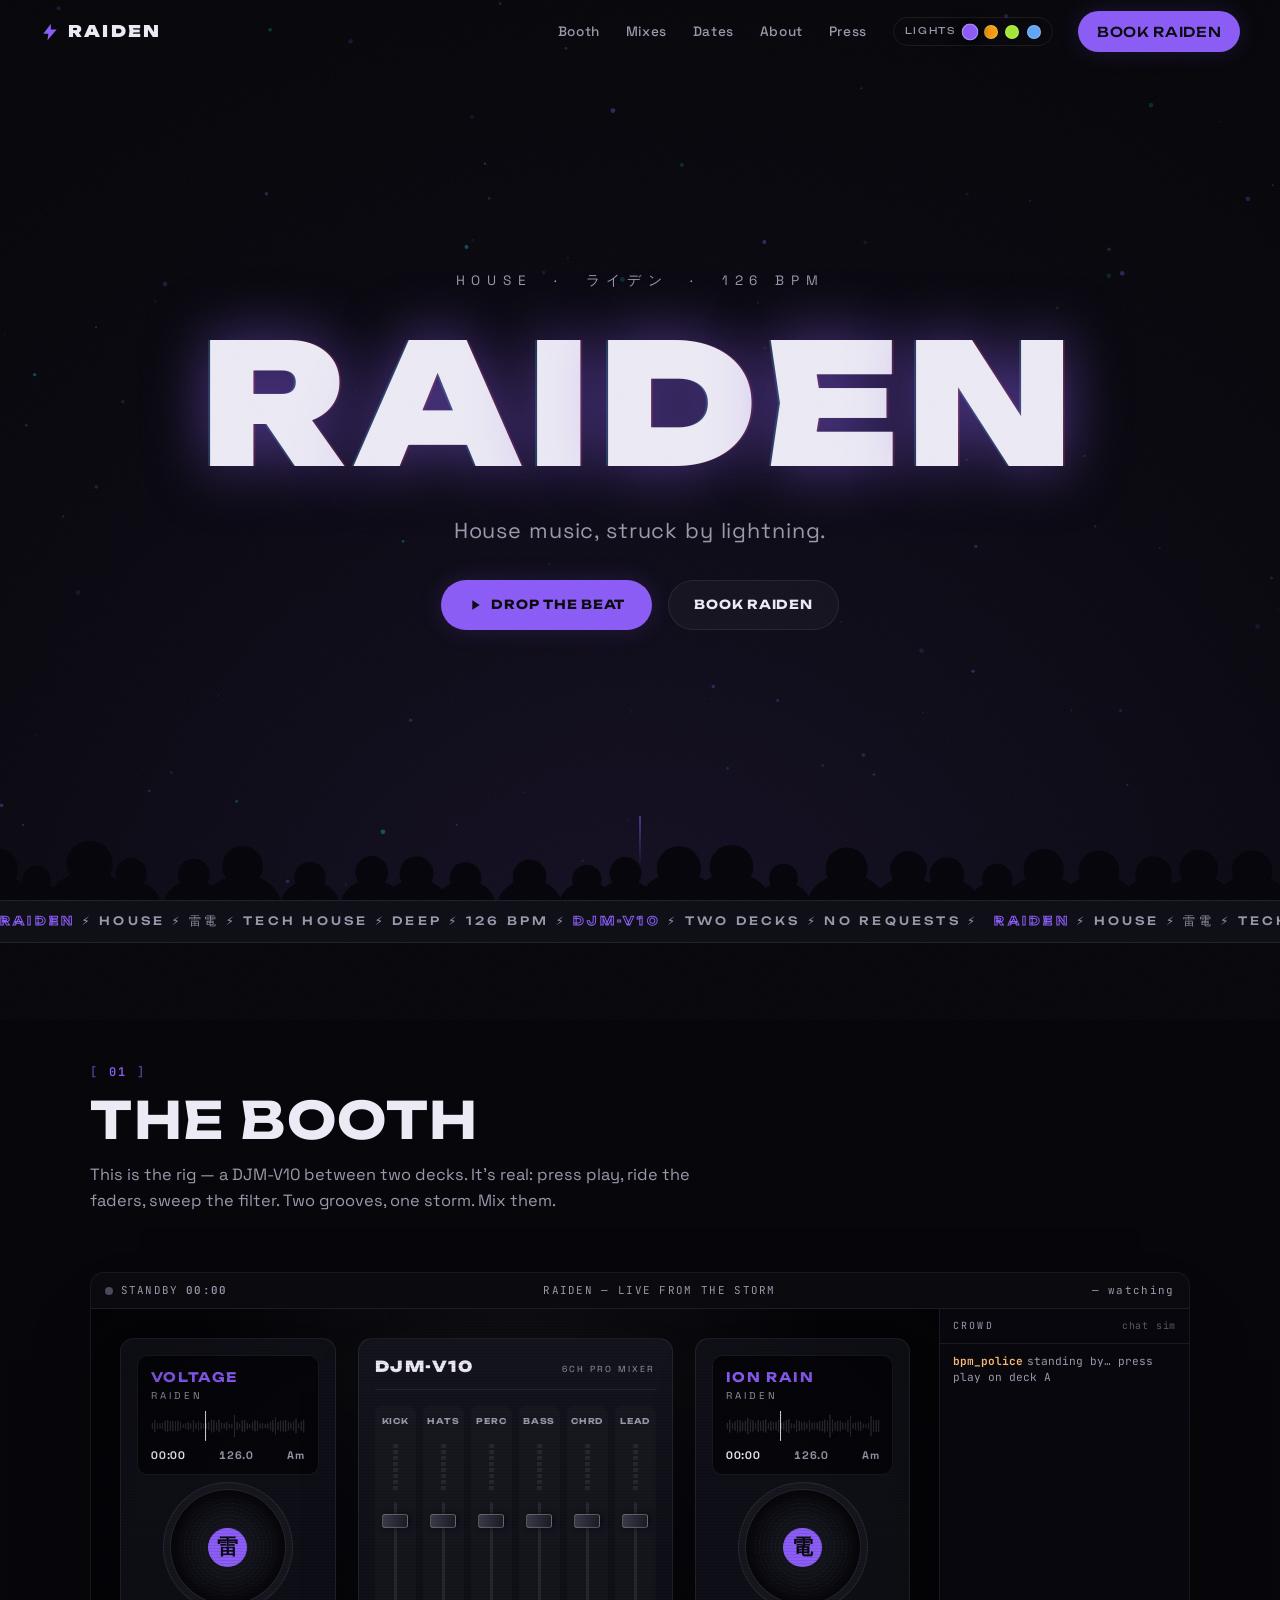
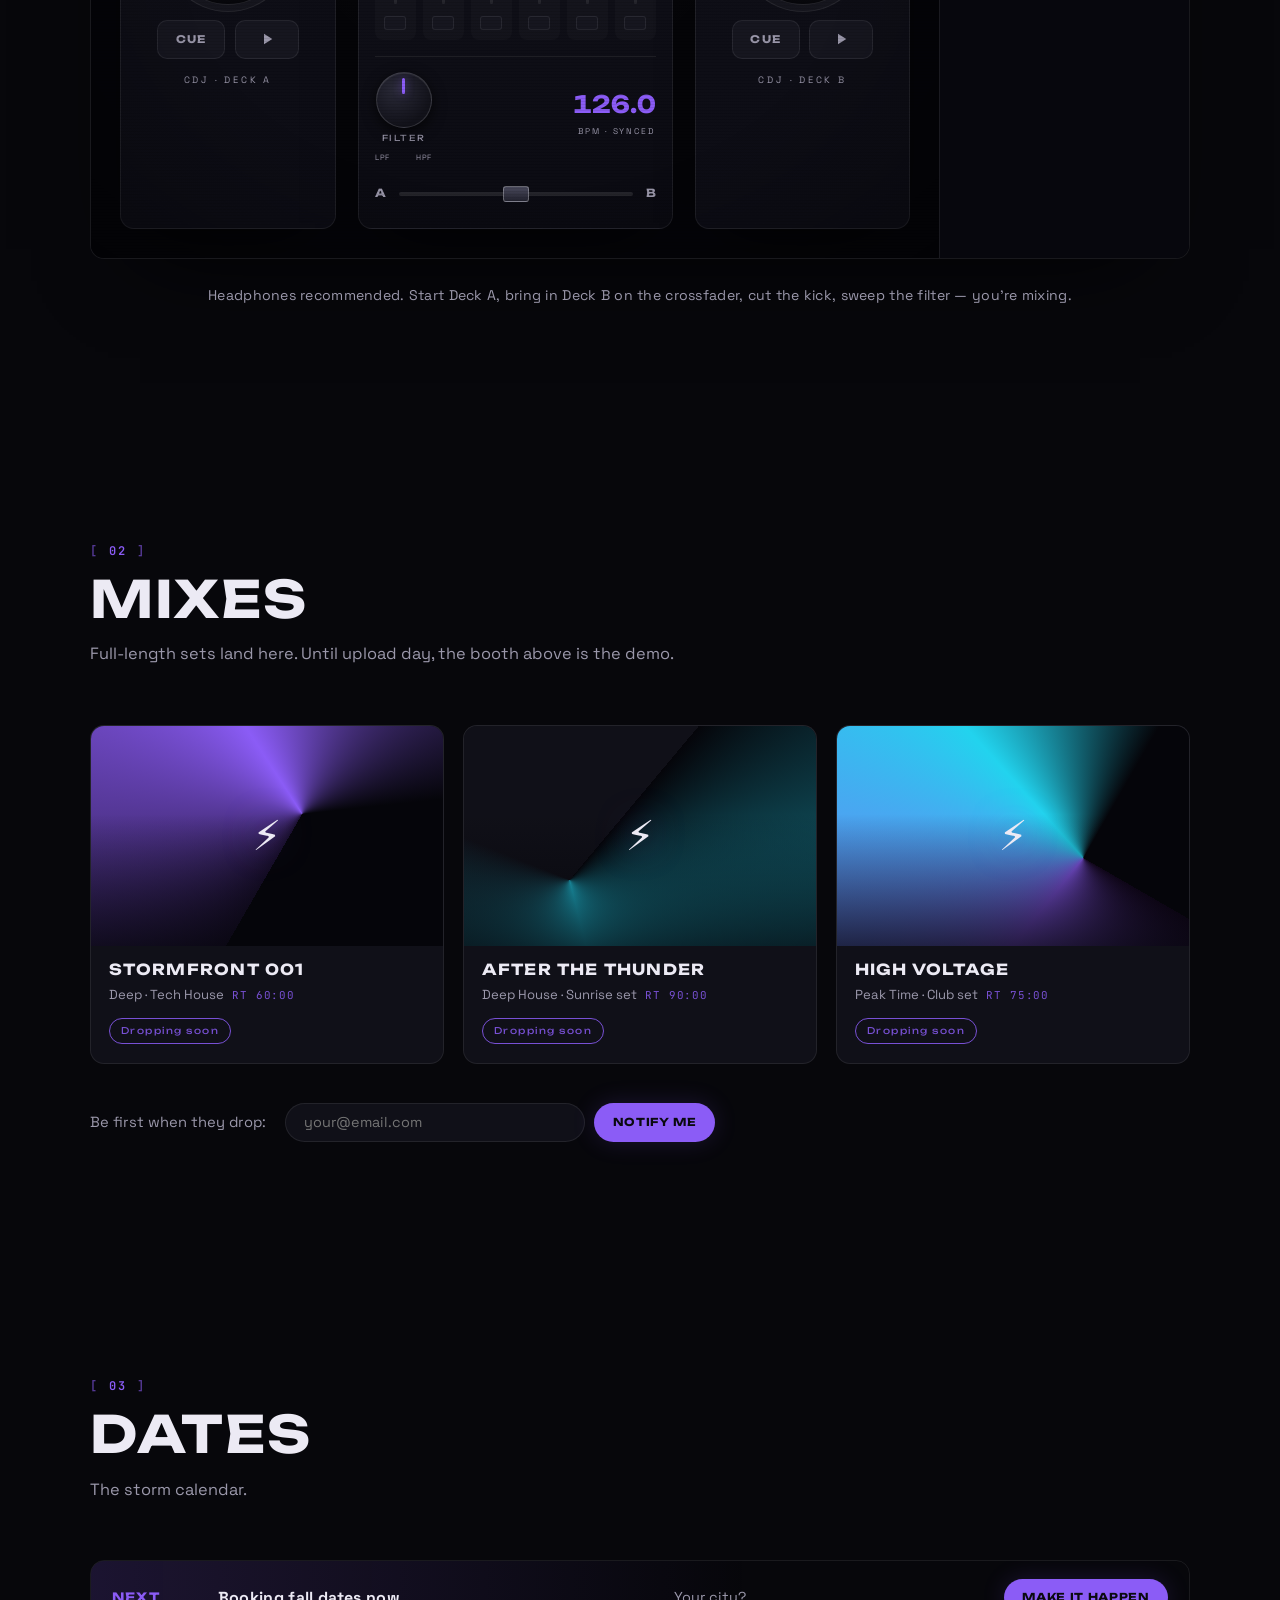
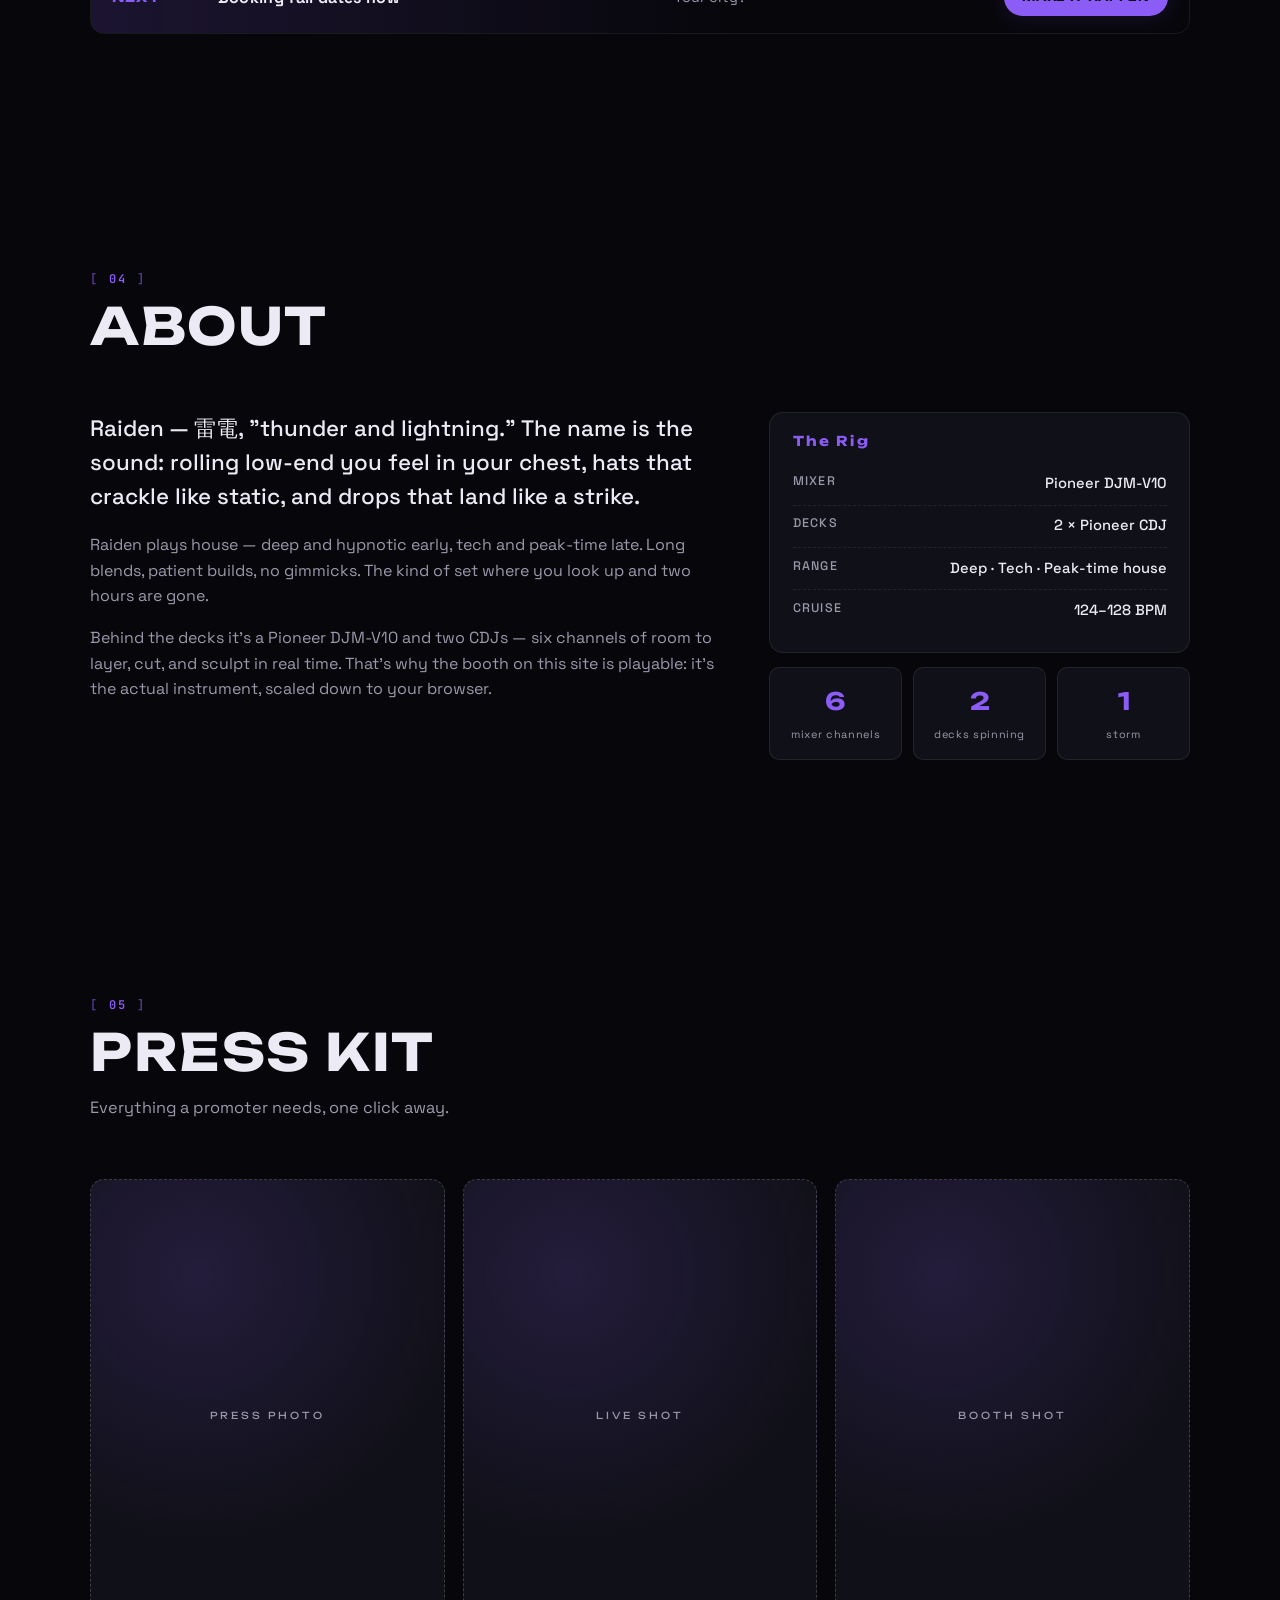
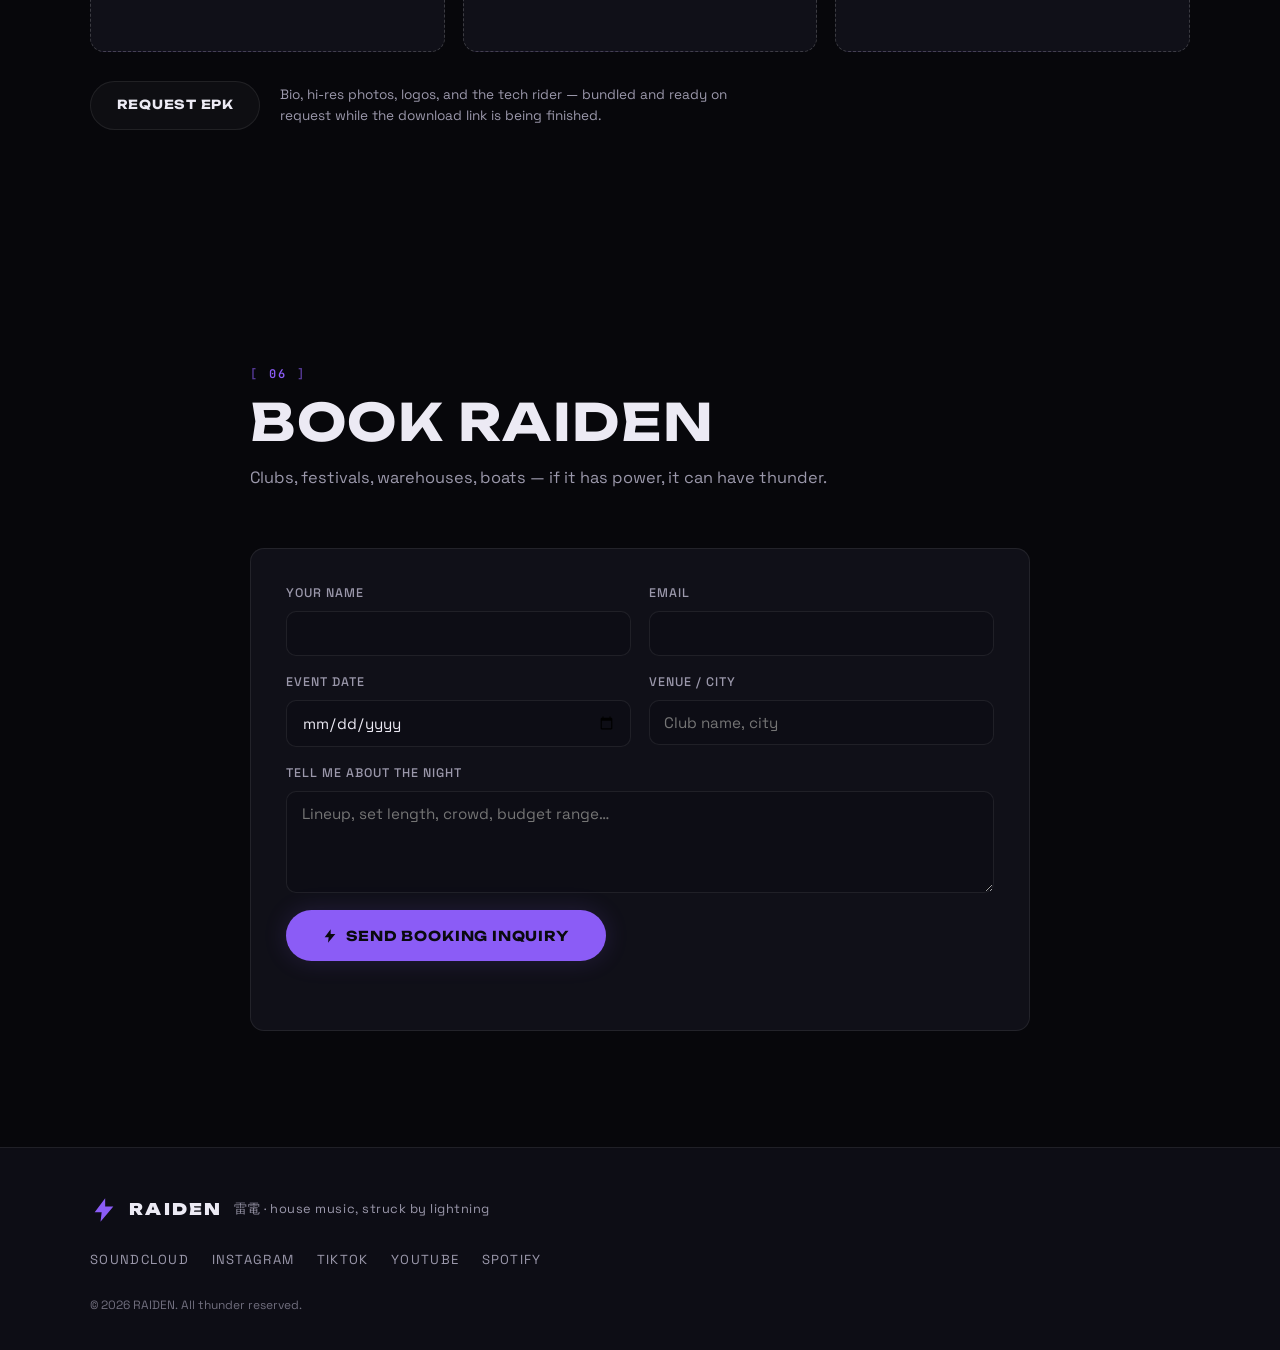
==== commit 46d809b5: "Boiler-room wave: live-stream frame (REC clock, viewers, scanlines), reactive crowd chat sim, moving" ====
--- a/index.html
+++ b/index.html
@@ -12,7 +12,7 @@
   <link rel="icon" type="image/svg+xml" href="assets/favicon.svg" />
   <link rel="preconnect" href="https://fonts.googleapis.com" />
   <link rel="preconnect" href="https://fonts.gstatic.com" crossorigin />
-  <link href="https://fonts.googleapis.com/css2?family=Unbounded:wght@500;700;900&family=Space+Grotesk:wght@400;500;700&display=swap" rel="stylesheet" />
+  <link href="https://fonts.googleapis.com/css2?family=Unbounded:wght@500;700;900&family=Space+Grotesk:wght@400;500;700&family=JetBrains+Mono:wght@400;600&display=swap" rel="stylesheet" />
   <link rel="stylesheet" href="css/style.css" />
   <script type="application/ld+json">
   {
@@ -30,12 +30,15 @@
   <div class="spotlight" id="spotlight" aria-hidden="true"></div>
   <!-- Beat-synced ambient glow -->
   <div class="beat-veil" id="beatVeil" aria-hidden="true"></div>
+  <!-- Film grain (boiler-room lo-fi) -->
+  <div class="grain" aria-hidden="true"></div>
 
   <!-- ============ NAV ============ -->
   <nav class="nav" id="nav">
     <a class="nav-logo" href="#top" aria-label="Raiden — home">
       <svg viewBox="0 0 24 24" width="20" height="20" aria-hidden="true"><path d="M13 2 L4 14 h6 L9 22 L20 9 h-7 z" fill="currentColor"/></svg>
       <span>RAIDEN</span>
+      <span class="nav-vu" id="navVu" aria-hidden="true"><i></i><i></i><i></i></span>
     </a>
     <button class="nav-burger" id="navBurger" aria-label="Menu" aria-expanded="false">
       <span></span><span></span><span></span>
@@ -82,8 +85,8 @@
   <!-- ============ TICKER ============ -->
   <div class="ticker" aria-hidden="true">
     <div class="ticker-track">
-      <span>RAIDEN ⚡ HOUSE ⚡ 雷電 ⚡ TECH HOUSE ⚡ DEEP ⚡ 126 BPM ⚡ DJM-V10 ⚡ TWO DECKS ⚡ NO REQUESTS ⚡ </span>
-      <span>RAIDEN ⚡ HOUSE ⚡ 雷電 ⚡ TECH HOUSE ⚡ DEEP ⚡ 126 BPM ⚡ DJM-V10 ⚡ TWO DECKS ⚡ NO REQUESTS ⚡ </span>
+      <span><b>RAIDEN</b> ⚡ HOUSE ⚡ 雷電 ⚡ TECH HOUSE ⚡ DEEP ⚡ 126 BPM ⚡ <b>DJM-V10</b> ⚡ TWO DECKS ⚡ NO REQUESTS ⚡ </span>
+      <span><b>RAIDEN</b> ⚡ HOUSE ⚡ 雷電 ⚡ TECH HOUSE ⚡ DEEP ⚡ 126 BPM ⚡ <b>DJM-V10</b> ⚡ TWO DECKS ⚡ NO REQUESTS ⚡ </span>
     </div>
   </div>
 
@@ -95,7 +98,16 @@
       <p>This is the rig — a DJM-V10 between two decks. It's real: press play, ride the faders, sweep the filter. Two grooves, one storm. Mix them.</p>
     </div>
 
-    <div class="booth reveal" id="boothRig">
+    <div class="stream reveal" id="stream">
+      <div class="stream-bar">
+        <span class="stream-rec" id="streamRec"><i></i><span id="streamRecLabel">STANDBY</span> <b id="streamClock">00:00</b></span>
+        <span class="stream-title">RAIDEN — LIVE FROM THE STORM</span>
+        <span class="stream-viewers" id="streamViewers">— watching</span>
+      </div>
+      <div class="stream-stage" id="streamStage">
+        <canvas class="beams-canvas" id="beamsCanvas" aria-hidden="true"></canvas>
+
+    <div class="booth" id="boothRig">
       <!-- ======= DECK A ======= -->
       <div class="cdj" data-deck="a">
         <div class="cdj-screen">
@@ -181,6 +193,15 @@
       </div>
     </div>
 
+        <canvas class="crowd-canvas" id="crowdCanvas" aria-hidden="true"></canvas>
+        <div class="stream-scan" aria-hidden="true"></div>
+      </div>
+      <aside class="chat" aria-label="Crowd chat (simulated)">
+        <div class="chat-head"><span>CROWD</span><em>chat&nbsp;sim</em></div>
+        <div class="chat-log" id="chatLog"></div>
+      </aside>
+    </div>
+
     <p class="booth-hint reveal">Headphones recommended. Start Deck A, bring in Deck B on the crossfader, cut the kick, sweep the filter — you're mixing.</p>
   </section>
 
@@ -199,7 +220,7 @@
         <div class="mix-art mix-art-1"><span class="mix-art-bolt">⚡</span></div>
         <div class="mix-card-body">
           <h3>STORMFRONT 001</h3>
-          <p class="mix-meta">Deep · Tech House — 60 min</p>
+          <p class="mix-meta">Deep · Tech House <span class="mix-rt">RT 60:00</span></p>
           <span class="mix-status">Dropping soon</span>
         </div>
       </article>
@@ -207,7 +228,7 @@
         <div class="mix-art mix-art-2"><span class="mix-art-bolt">⚡</span></div>
         <div class="mix-card-body">
           <h3>AFTER THE THUNDER</h3>
-          <p class="mix-meta">Deep House · Sunrise set — 90 min</p>
+          <p class="mix-meta">Deep House · Sunrise set <span class="mix-rt">RT 90:00</span></p>
           <span class="mix-status">Dropping soon</span>
         </div>
       </article>
@@ -215,7 +236,7 @@
         <div class="mix-art mix-art-3"><span class="mix-art-bolt">⚡</span></div>
         <div class="mix-card-body">
           <h3>HIGH VOLTAGE</h3>
-          <p class="mix-meta">Peak Time · Club set — 75 min</p>
+          <p class="mix-meta">Peak Time · Club set <span class="mix-rt">RT 75:00</span></p>
           <span class="mix-status">Dropping soon</span>
         </div>
       </article>
@@ -354,6 +375,8 @@
   <script src="js/audio.js"></script>
   <script src="js/visualizer.js"></script>
   <script src="js/booth.js"></script>
+  <script src="js/scene.js"></script>
+  <script src="js/chat.js"></script>
   <script src="js/main.js"></script>
 </body>
 </html>
--- a/css/style.css
+++ b/css/style.css
@@ -6,6 +6,7 @@
 :root {
   --font-display: "Unbounded", system-ui, sans-serif;
   --font-body: "Space Grotesk", system-ui, sans-serif;
+  --font-mono: "JetBrains Mono", ui-monospace, "SF Mono", Menlo, monospace;
 
   --bg: #07070b;
   --bg-2: #0d0d15;
@@ -54,7 +55,7 @@
   color: var(--text);
   font-family: var(--font-body);
   line-height: 1.6;
-  overflow-x: hidden;
+  overflow-x: clip; /* clip, not hidden: hidden makes body a scroll container and breaks scrollIntoView */
   transition: background 0.6s ease;
 }
 
@@ -93,6 +94,24 @@
   will-change: opacity;
 }
 
+.grain {
+  position: fixed;
+  inset: -120px;
+  z-index: 90;
+  pointer-events: none;
+  opacity: 0.05;
+  background-image: url("data:image/svg+xml,%3Csvg xmlns='http://www.w3.org/2000/svg' width='260' height='260'%3E%3Cfilter id='n'%3E%3CfeTurbulence type='fractalNoise' baseFrequency='0.85' numOctaves='2' stitchTiles='stitch'/%3E%3C/filter%3E%3Crect width='100%25' height='100%25' filter='url(%23n)' opacity='0.7'/%3E%3C/svg%3E");
+  animation: grainShift 1.1s steps(6) infinite;
+}
+@keyframes grainShift {
+  0% { transform: translate(0, 0); }
+  20% { transform: translate(-34px, 22px); }
+  40% { transform: translate(18px, -40px); }
+  60% { transform: translate(-46px, -12px); }
+  80% { transform: translate(30px, 34px); }
+  100% { transform: translate(0, 0); }
+}
+
 /* ---------- buttons ---------- */
 .btn {
   display: inline-flex;
@@ -159,6 +178,23 @@
   color: var(--text);
 }
 .nav-logo svg { color: var(--accent); transition: color 0.4s ease; }
+
+.nav-vu {
+  display: none;
+  align-items: flex-end;
+  gap: 2px;
+  height: 13px;
+  margin-left: 0.5rem;
+}
+.nav-vu.on { display: inline-flex; }
+.nav-vu i {
+  width: 3px;
+  height: 3px;
+  border-radius: 1px;
+  background: var(--accent);
+  box-shadow: 0 0 6px var(--glow);
+  transition: height 0.09s linear;
+}
 
 .nav-links {
   display: flex;
@@ -249,7 +285,10 @@
   font-weight: 900;
   letter-spacing: 0.04em;
   color: var(--text);
-  text-shadow: 0 0 60px var(--glow);
+  text-shadow:
+    2px 0 0 rgba(255, 60, 90, 0.18),
+    -2px 0 0 rgba(60, 220, 255, 0.18),
+    0 0 60px var(--glow);
   transition: text-shadow 0.6s ease;
 }
 .hero-title span {
@@ -316,6 +355,11 @@
   color: var(--text-dim);
   padding-right: 1rem;
 }
+.ticker-track b {
+  font-weight: 700;
+  color: transparent;
+  -webkit-text-stroke: 1px var(--accent);
+}
 @keyframes tickerScroll {
   from { transform: translateX(0); }
   to { transform: translateX(-50%); }
@@ -331,12 +375,15 @@
 }
 .section-head { margin-bottom: clamp(2.2rem, 5vw, 3.6rem); max-width: 640px; }
 .section-num {
-  font-family: var(--font-display);
-  font-size: 0.72rem;
-  letter-spacing: 0.3em;
+  font-family: var(--font-mono);
+  font-size: 0.75rem;
+  font-weight: 600;
+  letter-spacing: 0.2em;
   color: var(--accent);
   transition: color 0.4s ease;
 }
+.section-num::before { content: "[ "; opacity: 0.6; }
+.section-num::after { content: " ]"; opacity: 0.6; }
 .section-head h2 {
   font-size: clamp(1.9rem, 5.5vw, 3.2rem);
   font-weight: 700;
@@ -355,14 +402,144 @@
 .reveal.visible { opacity: 1; transform: none; }
 
 /* ============================================================
+   THE STREAM (boiler-room frame)
+   ============================================================ */
+.stream {
+  display: grid;
+  grid-template-columns: 1fr 250px;
+  grid-template-rows: auto 1fr;
+  border: 1px solid var(--line);
+  border-radius: var(--radius);
+  overflow: hidden;
+  background: #05050a;
+  box-shadow: 0 40px 90px -50px rgba(0, 0, 0, 1);
+}
+
+.stream-bar {
+  grid-column: 1 / -1;
+  display: flex;
+  align-items: center;
+  justify-content: space-between;
+  gap: 1rem;
+  padding: 0.55rem 0.9rem;
+  border-bottom: 1px solid var(--line);
+  background: rgba(255, 255, 255, 0.02);
+  font-family: var(--font-mono);
+  font-size: 0.68rem;
+  letter-spacing: 0.12em;
+  color: var(--text-dim);
+}
+.stream-rec { display: inline-flex; align-items: center; gap: 0.45rem; white-space: nowrap; }
+.stream-rec i {
+  width: 8px; height: 8px;
+  border-radius: 50%;
+  background: #4a4a58;
+  flex: none;
+}
+.stream-rec.live i { background: #ff3b3b; box-shadow: 0 0 10px #ff3b3b; animation: recBlink 1.2s steps(2) infinite; }
+@keyframes recBlink { 50% { opacity: 0.35; } }
+.stream-rec.live { color: var(--text); }
+.stream-rec b { font-weight: 600; font-variant-numeric: tabular-nums; }
+.stream-title {
+  overflow: hidden;
+  text-overflow: ellipsis;
+  white-space: nowrap;
+  text-align: center;
+  flex: 1;
+}
+.stream-viewers { white-space: nowrap; font-variant-numeric: tabular-nums; }
+
+.stream-stage {
+  position: relative;
+  padding: clamp(1rem, 2.5vw, 1.8rem);
+  overflow: hidden;
+  background:
+    radial-gradient(ellipse at 50% -20%, rgba(255, 255, 255, 0.05), transparent 55%),
+    #050509;
+}
+.beams-canvas {
+  position: absolute;
+  inset: 0;
+  width: 100%;
+  height: 100%;
+  z-index: 0;
+  pointer-events: none;
+}
+.crowd-canvas {
+  position: absolute;
+  left: 0; right: 0; bottom: 0;
+  width: 100%;
+  height: 120px;
+  z-index: 2;
+  pointer-events: none;
+}
+.stream-scan {
+  position: absolute;
+  inset: 0;
+  z-index: 3;
+  pointer-events: none;
+  background: repeating-linear-gradient(0deg, rgba(0, 0, 0, 0.16) 0 1px, transparent 1px 3px);
+  opacity: 0.55;
+}
+.stream-scan::after {
+  content: "";
+  position: absolute;
+  inset: 0;
+  background: radial-gradient(ellipse at 50% 45%, transparent 55%, rgba(0, 0, 0, 0.5) 100%);
+}
+
+/* chat rail */
+.chat {
+  display: flex;
+  flex-direction: column;
+  border-left: 1px solid var(--line);
+  background: #07070d;
+  min-height: 0;
+}
+.chat-head {
+  display: flex;
+  align-items: baseline;
+  justify-content: space-between;
+  padding: 0.55rem 0.8rem;
+  border-bottom: 1px solid var(--line);
+  font-family: var(--font-mono);
+  font-size: 0.62rem;
+  letter-spacing: 0.22em;
+  color: var(--text-dim);
+}
+.chat-head em { font-style: normal; opacity: 0.55; letter-spacing: 0.08em; }
+.chat-log {
+  flex: 1;
+  overflow-y: auto;
+  padding: 0.6rem 0.8rem;
+  display: flex;
+  flex-direction: column;
+  gap: 0.42rem;
+  font-family: var(--font-mono);
+  font-size: 0.7rem;
+  line-height: 1.45;
+  scrollbar-width: thin;
+  scrollbar-color: rgba(255,255,255,0.12) transparent;
+  min-height: 0;
+}
+.chat-msg { animation: chatIn 0.25s ease backwards; word-break: break-word; }
+@keyframes chatIn { from { opacity: 0; transform: translateY(6px); } }
+.chat-msg b { font-weight: 600; margin-right: 0.4em; }
+.chat-msg span { color: var(--text-dim); }
+
+/* ============================================================
    THE BOOTH
    ============================================================ */
 .booth {
+  position: relative;
+  z-index: 1;
   display: grid;
   grid-template-columns: 1fr 1.15fr 1fr;
   gap: clamp(0.8rem, 2vw, 1.4rem);
   align-items: stretch;
   perspective: 1400px;
+  transition: transform 0.18s ease-out;
+  will-change: transform;
 }
 
 /* ----- CDJ ----- */
@@ -808,6 +985,14 @@
   margin-bottom: 0.3rem;
 }
 .mix-meta { color: var(--text-dim); font-size: 0.82rem; margin-bottom: 0.7rem; }
+.mix-rt {
+  font-family: var(--font-mono);
+  font-size: 0.68rem;
+  letter-spacing: 0.08em;
+  color: var(--accent);
+  opacity: 0.85;
+  margin-left: 0.5em;
+}
 .mix-status {
   display: inline-block;
   font-family: var(--font-display);
@@ -1102,6 +1287,10 @@
   .booth { grid-template-columns: 1fr; }
   .mixer { order: 3; }
   .about-grid { grid-template-columns: 1fr; }
+  .stream { grid-template-columns: 1fr; }
+  .chat { border-left: none; border-top: 1px solid var(--line); }
+  .chat-log { max-height: 190px; }
+  .stream-title { display: none; }
 }
 
 @media (max-width: 760px) {
@@ -1133,6 +1322,14 @@
   .spotlight { display: none; }
 }
 
+/* ---------- ?static=1 deterministic render ---------- */
+html.static-mode { scroll-behavior: auto; }
+.static-mode *, .static-mode *::before, .static-mode *::after {
+  animation: none !important;
+  transition: none !important;
+}
+.static-mode .reveal { opacity: 1; transform: none; }
+
 /* ============================================================
    REDUCED MOTION
    ============================================================ */
@@ -1144,4 +1341,8 @@
   .platter.spinning .platter-disc { animation-duration: 6s; }
   .reveal { opacity: 1; transform: none; transition: none; }
   .spotlight, .beat-veil { display: none; }
-}
+  .grain { animation: none; opacity: 0.035; }
+  .stream-rec.live i { animation: none; }
+  .chat-msg { animation: none; }
+  .booth { transition: none; }
+}
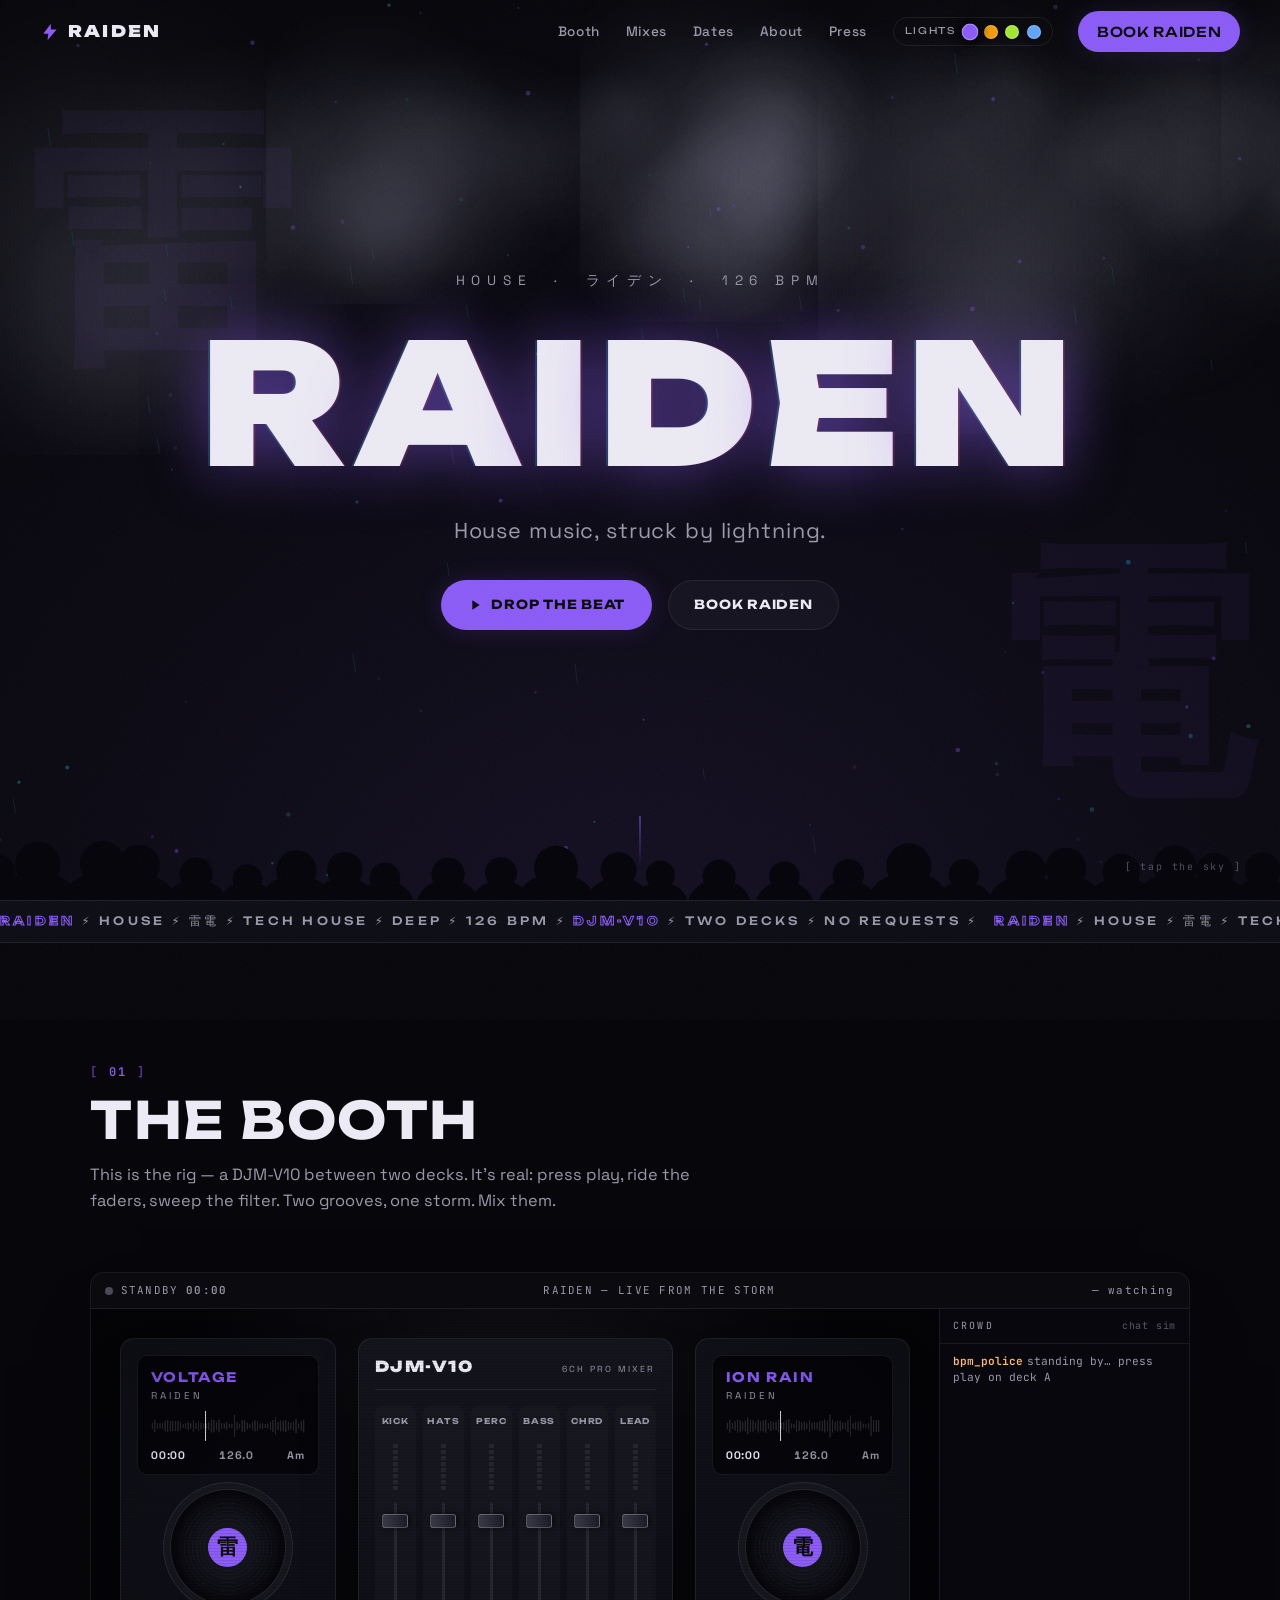
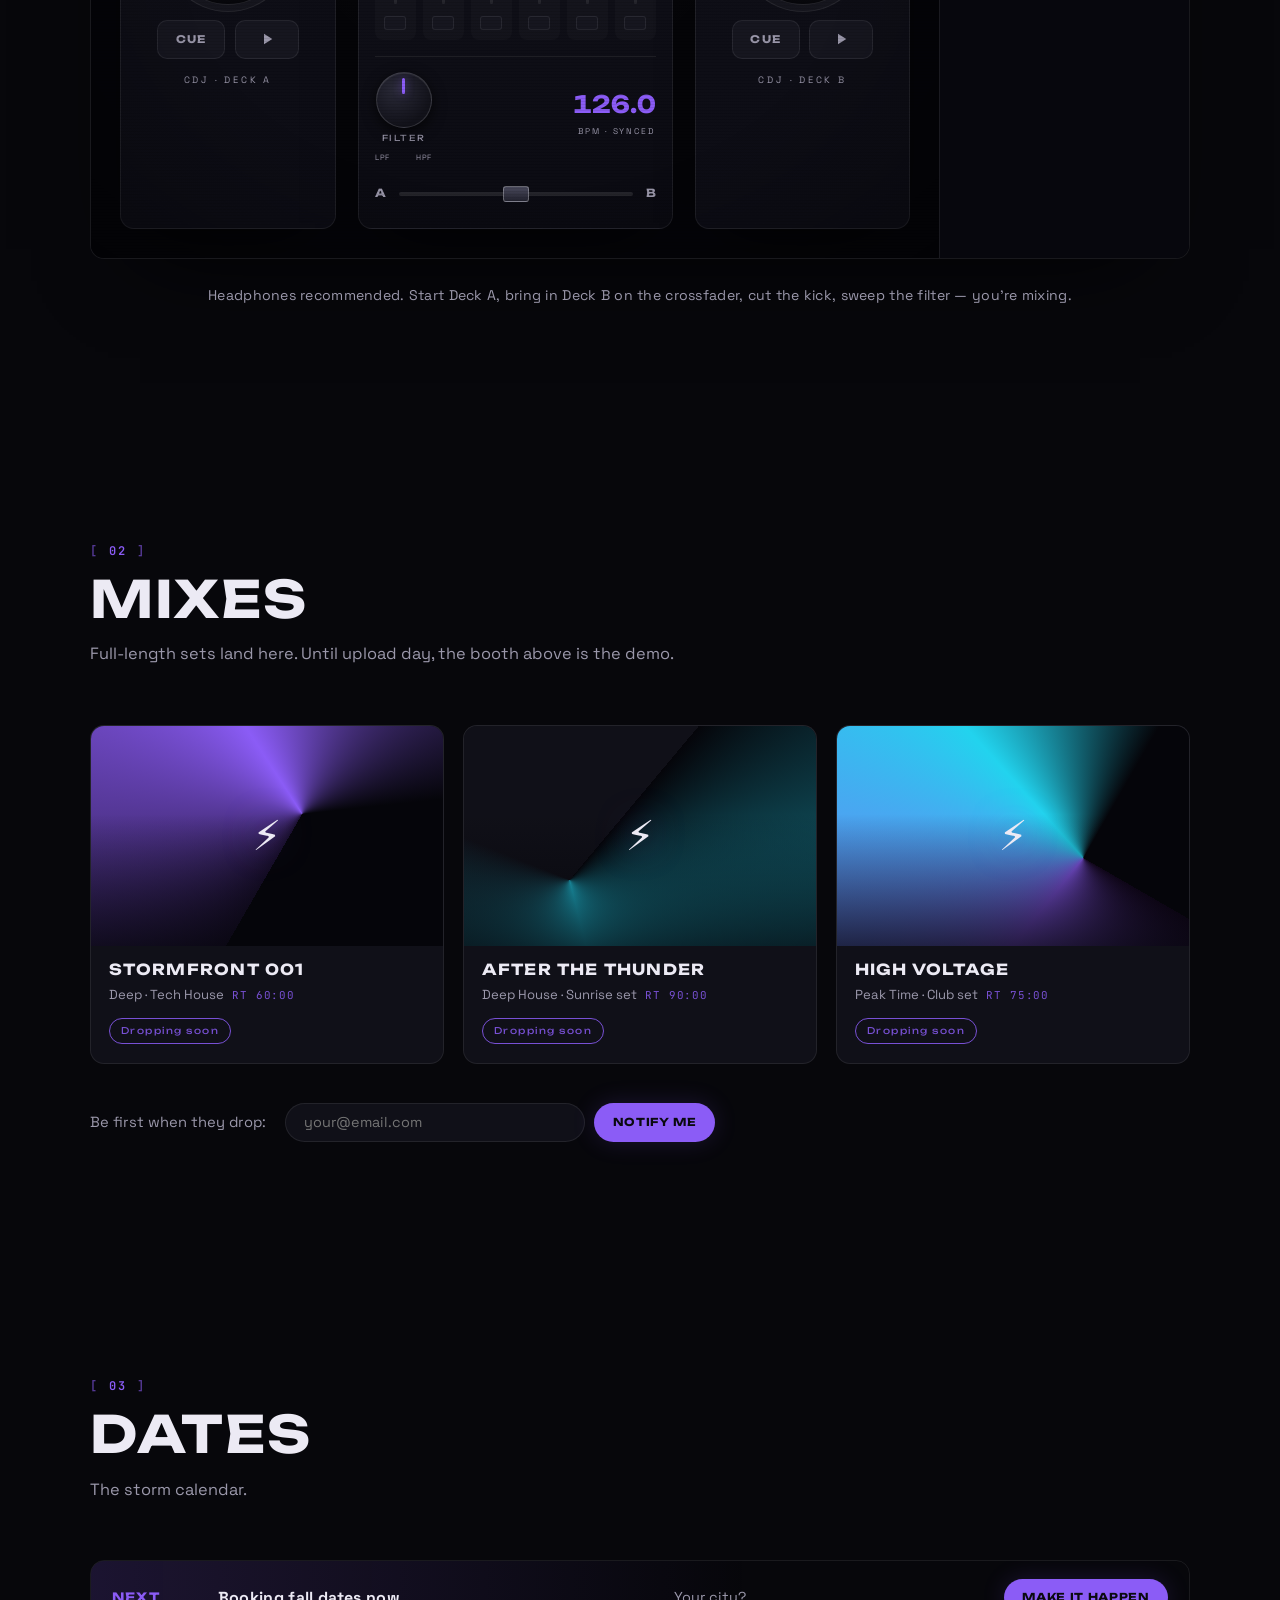
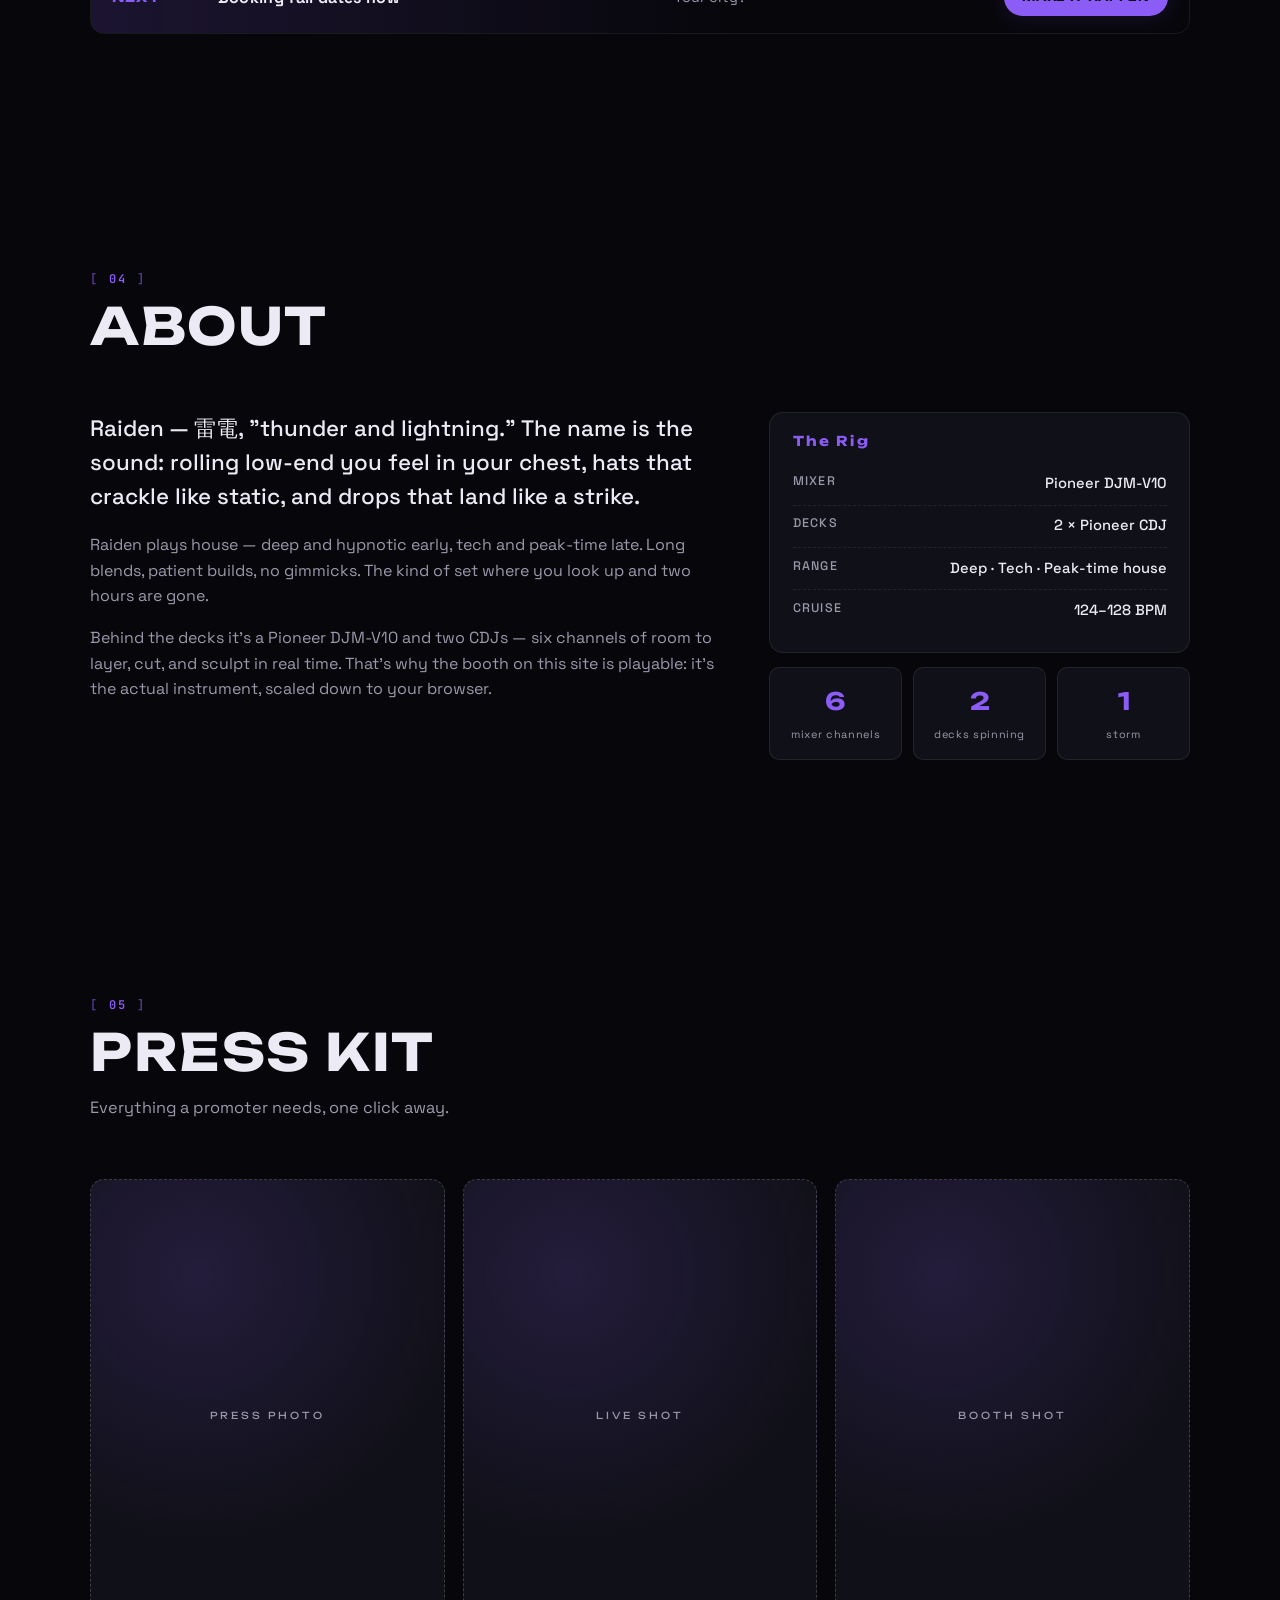
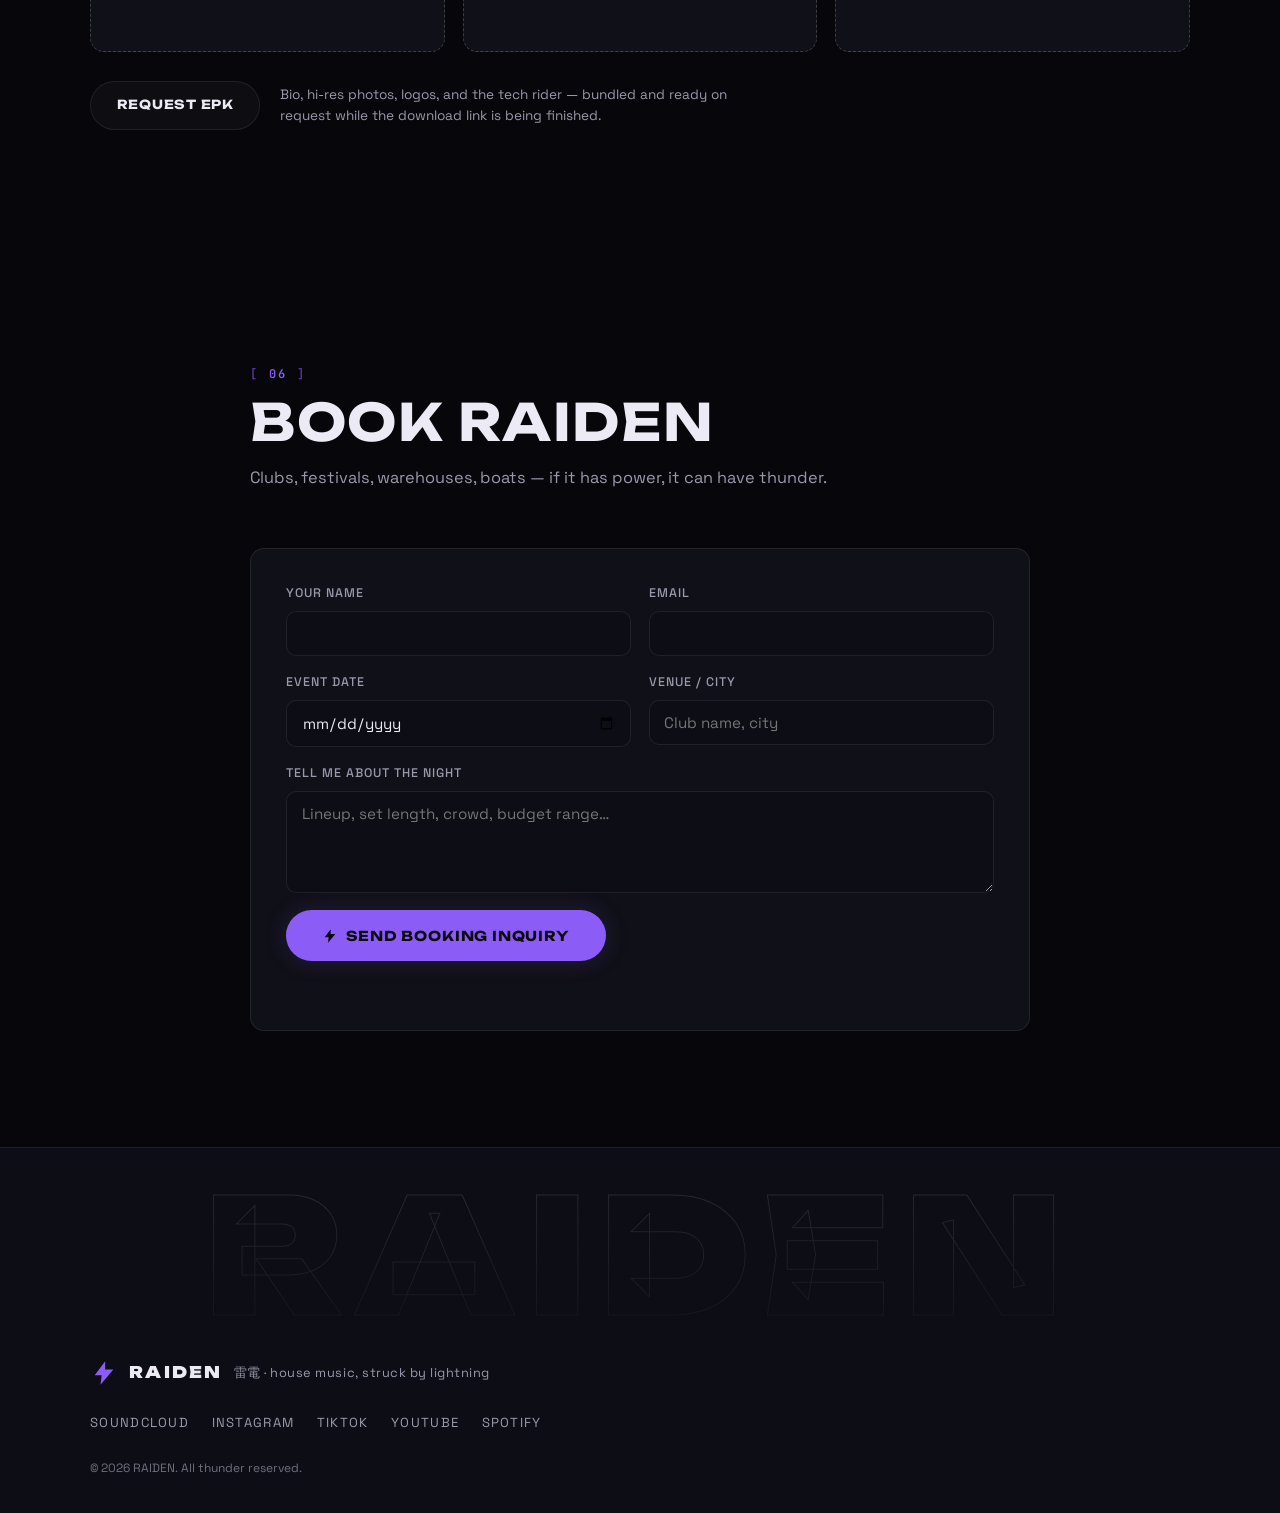
==== commit 4e25ce33: "Storm system wave: fractal lightning (leader/branches/afterglow/impact ripples), storm clouds, sheet" ====
--- a/index.html
+++ b/index.html
@@ -63,6 +63,8 @@
   <!-- ============ HERO ============ -->
   <header class="hero" id="top">
     <canvas id="heroCanvas" aria-hidden="true"></canvas>
+    <span class="hero-kanji hero-kanji-l" aria-hidden="true">雷</span>
+    <span class="hero-kanji hero-kanji-r" aria-hidden="true">電</span>
     <div class="hero-inner">
       <p class="hero-kicker">HOUSE&nbsp;&nbsp;·&nbsp;&nbsp;ライデン&nbsp;&nbsp;·&nbsp;&nbsp;126 BPM</p>
       <h1 class="hero-title" aria-label="Raiden">
@@ -80,6 +82,7 @@
     <a class="hero-scroll" href="#booth" aria-label="Scroll to the booth">
       <span class="hero-scroll-line"></span>
     </a>
+    <span class="hero-hint" aria-hidden="true">[ tap the sky ]</span>
   </header>
 
   <!-- ============ TICKER ============ -->
@@ -352,6 +355,7 @@
 
   <!-- ============ FOOTER ============ -->
   <footer class="footer">
+    <div class="footer-wordmark" aria-hidden="true">RAIDEN</div>
     <div class="footer-inner">
       <div class="footer-brand">
         <svg viewBox="0 0 24 24" width="28" height="28" aria-hidden="true"><path d="M13 2 L4 14 h6 L9 22 L20 9 h-7 z" fill="currentColor"/></svg>
--- a/css/style.css
+++ b/css/style.css
@@ -281,6 +281,7 @@
   margin-bottom: 1.2rem;
 }
 .hero-title {
+  --tg: 60px;
   font-size: clamp(3.2rem, 14vw, 10.5rem);
   font-weight: 900;
   letter-spacing: 0.04em;
@@ -288,8 +289,16 @@
   text-shadow:
     2px 0 0 rgba(255, 60, 90, 0.18),
     -2px 0 0 rgba(60, 220, 255, 0.18),
-    0 0 60px var(--glow);
-  transition: text-shadow 0.6s ease;
+    0 0 var(--tg) var(--glow);
+  transition: transform 0.2s ease;
+}
+.hero-title.jolt {
+  transform: scale(1.014);
+  text-shadow:
+    3px 0 0 rgba(255, 60, 90, 0.3),
+    -3px 0 0 rgba(60, 220, 255, 0.3),
+    0 0 90px var(--glow),
+    0 0 26px var(--accent);
 }
 .hero-title span {
   display: inline-block;
@@ -305,6 +314,37 @@
   from { opacity: 0; transform: translateY(0.4em) scale(0.9); filter: blur(6px); }
   to   { opacity: 1; transform: none; filter: none; }
 }
+/* the E flickers like a tired neon sign, rarely */
+.hero-title span:nth-child(5) {
+  animation:
+    charIn 0.7s cubic-bezier(0.2, 0.9, 0.3, 1.2) 0.37s backwards,
+    letterFlicker 13s linear 7s infinite;
+}
+@keyframes letterFlicker {
+  0%, 90.8%, 93.4%, 100% { opacity: 1; }
+  91.4%, 94% { opacity: 0.3; }
+  92.4% { opacity: 0.75; }
+}
+
+.hero-kanji {
+  position: absolute;
+  z-index: 1;
+  font-size: clamp(9rem, 30vh, 19rem);
+  font-weight: 700;
+  line-height: 1;
+  color: var(--accent);
+  opacity: 0.055;
+  pointer-events: none;
+  user-select: none;
+  transition: color 0.6s ease;
+}
+.hero-kanji-l { left: 2vw; top: 12%; }
+.hero-kanji-r { right: 2vw; bottom: 10%; }
+@media (max-width: 900px) {
+  .hero-kanji { font-size: clamp(6rem, 16vh, 10rem); opacity: 0.04; }
+  .hero-kanji-l { left: -2vw; top: 6%; }
+  .hero-kanji-r { right: -2vw; bottom: 4%; }
+}
 .hero-tagline {
   margin: 1.1rem 0 2rem;
   font-size: clamp(1rem, 2.4vw, 1.35rem);
@@ -333,6 +373,19 @@
   0%, 100% { transform: scaleY(0.4); opacity: 0.4; transform-origin: top; }
   50% { transform: scaleY(1); opacity: 1; transform-origin: top; }
 }
+.hero-hint {
+  position: absolute;
+  right: clamp(1rem, 3vw, 2.4rem);
+  bottom: 1.6rem;
+  z-index: 2;
+  font-family: var(--font-mono);
+  font-size: 0.62rem;
+  letter-spacing: 0.18em;
+  color: var(--text-dim);
+  opacity: 0.5;
+  pointer-events: none;
+}
+@media (prefers-reduced-motion: reduce) { .hero-hint { display: none; } }
 
 /* ---------- ticker ---------- */
 .ticker {
@@ -969,6 +1022,19 @@
   inset: 0;
   background: linear-gradient(180deg, transparent 40%, rgba(5, 5, 10, 0.75));
 }
+/* lighthouse beam sweeps the artwork on hover */
+.mix-art::before {
+  content: "";
+  position: absolute;
+  inset: -60%;
+  background: conic-gradient(from 0deg, transparent 0 8%, rgba(255, 255, 255, 0.14) 10%, transparent 13% 100%);
+  animation: beamSweep 3.2s linear infinite;
+  animation-play-state: paused;
+  opacity: 0;
+  transition: opacity 0.35s ease;
+}
+.mix-card:hover .mix-art::before { animation-play-state: running; opacity: 1; }
+@keyframes beamSweep { to { transform: rotate(360deg); } }
 .mix-art-1 { background: conic-gradient(from 210deg at 60% 40%, #1b1030, var(--accent), #05050a 65%); }
 .mix-art-2 { background: conic-gradient(from 40deg at 30% 70%, #05050a, var(--accent-2), #101018 70%); }
 .mix-art-3 { background: conic-gradient(from 120deg at 70% 60%, #14061f, var(--accent), var(--accent-2) 55%, #05050a 75%); }
@@ -1219,9 +1285,24 @@
 .footer {
   border-top: 1px solid var(--line);
   background: var(--bg-2);
-  padding: 3rem 0 2.2rem;
+  padding: 2.2rem 0;
   position: relative;
   z-index: 2;
+  overflow: hidden;
+}
+.footer-wordmark {
+  font-family: var(--font-display);
+  font-weight: 900;
+  font-size: clamp(3.4rem, 12.5vw, 10.5rem);
+  line-height: 0.9;
+  text-align: center;
+  letter-spacing: 0.08em;
+  color: transparent;
+  -webkit-text-stroke: 1px rgba(255, 255, 255, 0.13);
+  user-select: none;
+  margin-bottom: 2rem;
+  -webkit-mask-image: linear-gradient(180deg, rgba(0,0,0,0.9), rgba(0,0,0,0.25));
+  mask-image: linear-gradient(180deg, rgba(0,0,0,0.9), rgba(0,0,0,0.25));
 }
 .footer-inner {
   max-width: 1180px;
@@ -1345,4 +1426,7 @@
   .stream-rec.live i { animation: none; }
   .chat-msg { animation: none; }
   .booth { transition: none; }
-}
+  .hero-title span:nth-child(5) { animation: none; }
+  .mix-art::before { animation: none; opacity: 0; }
+  .hero-title.jolt { transform: none; }
+}
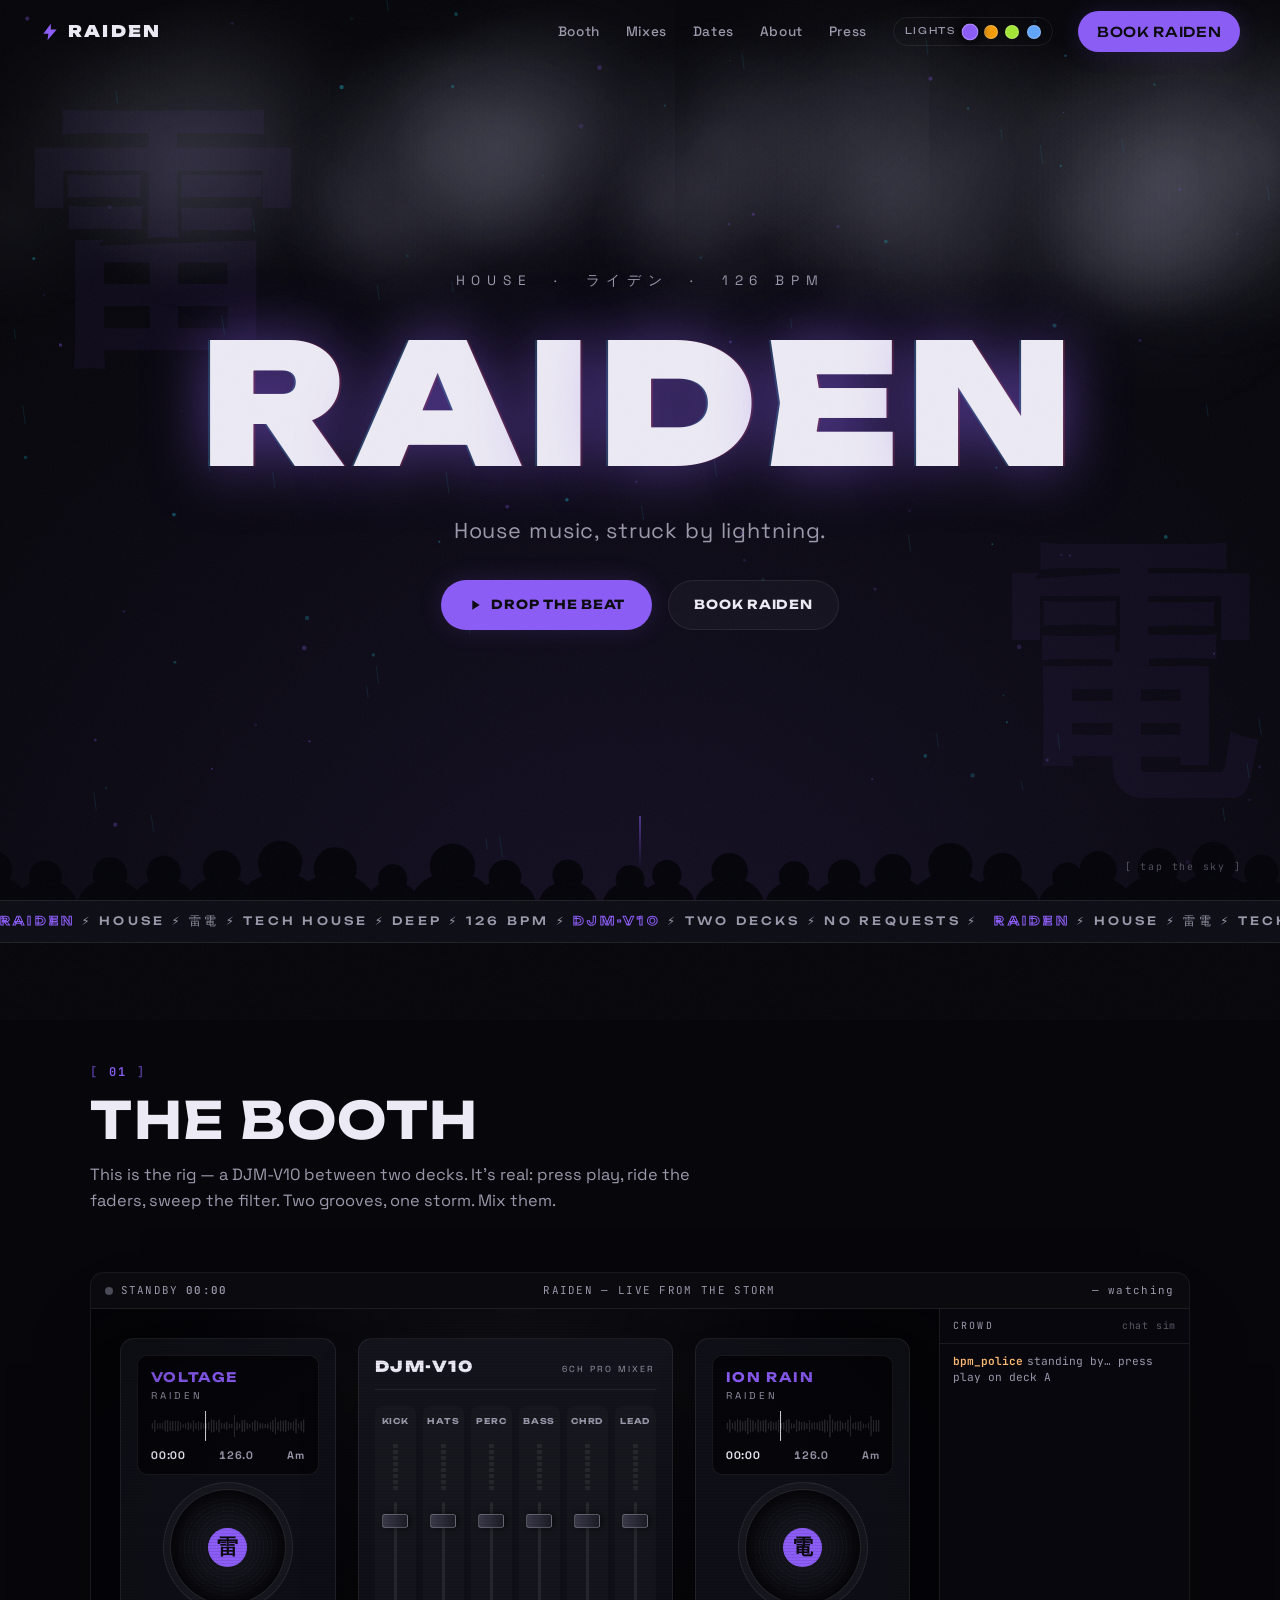
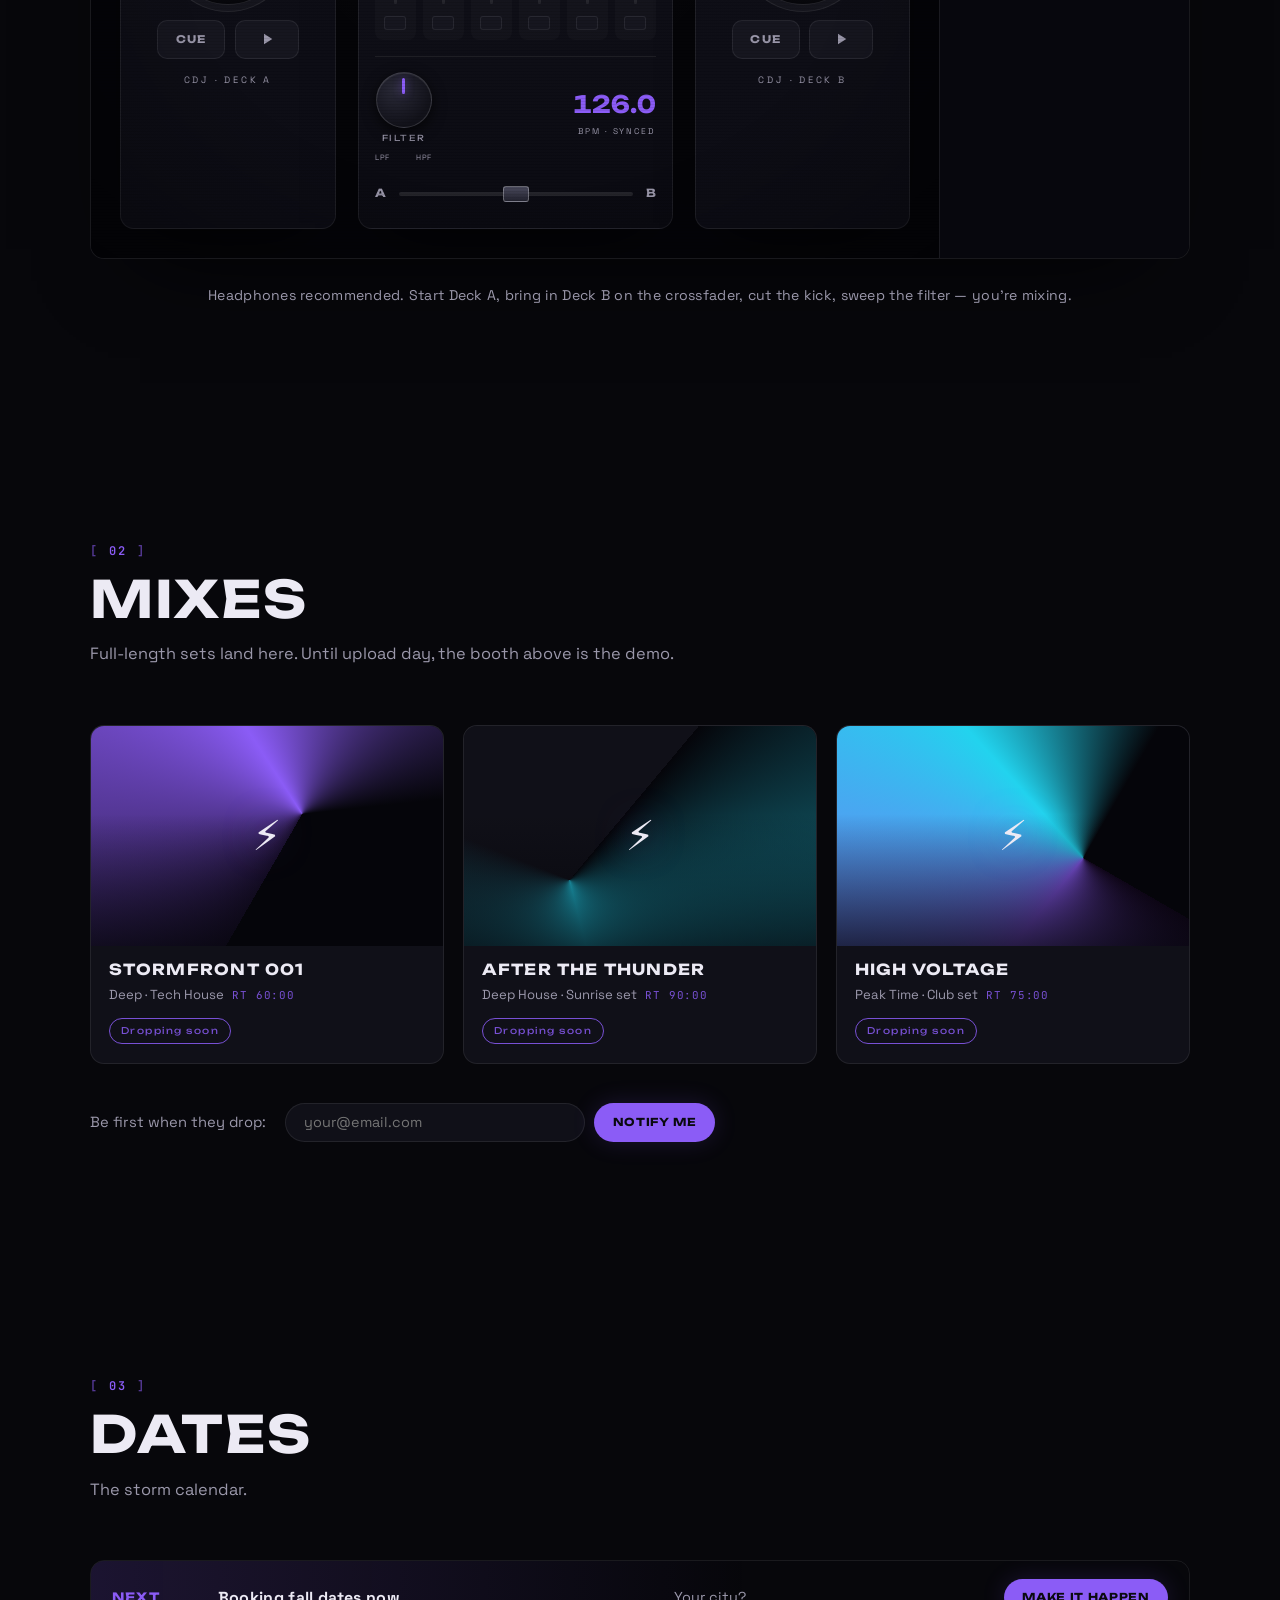
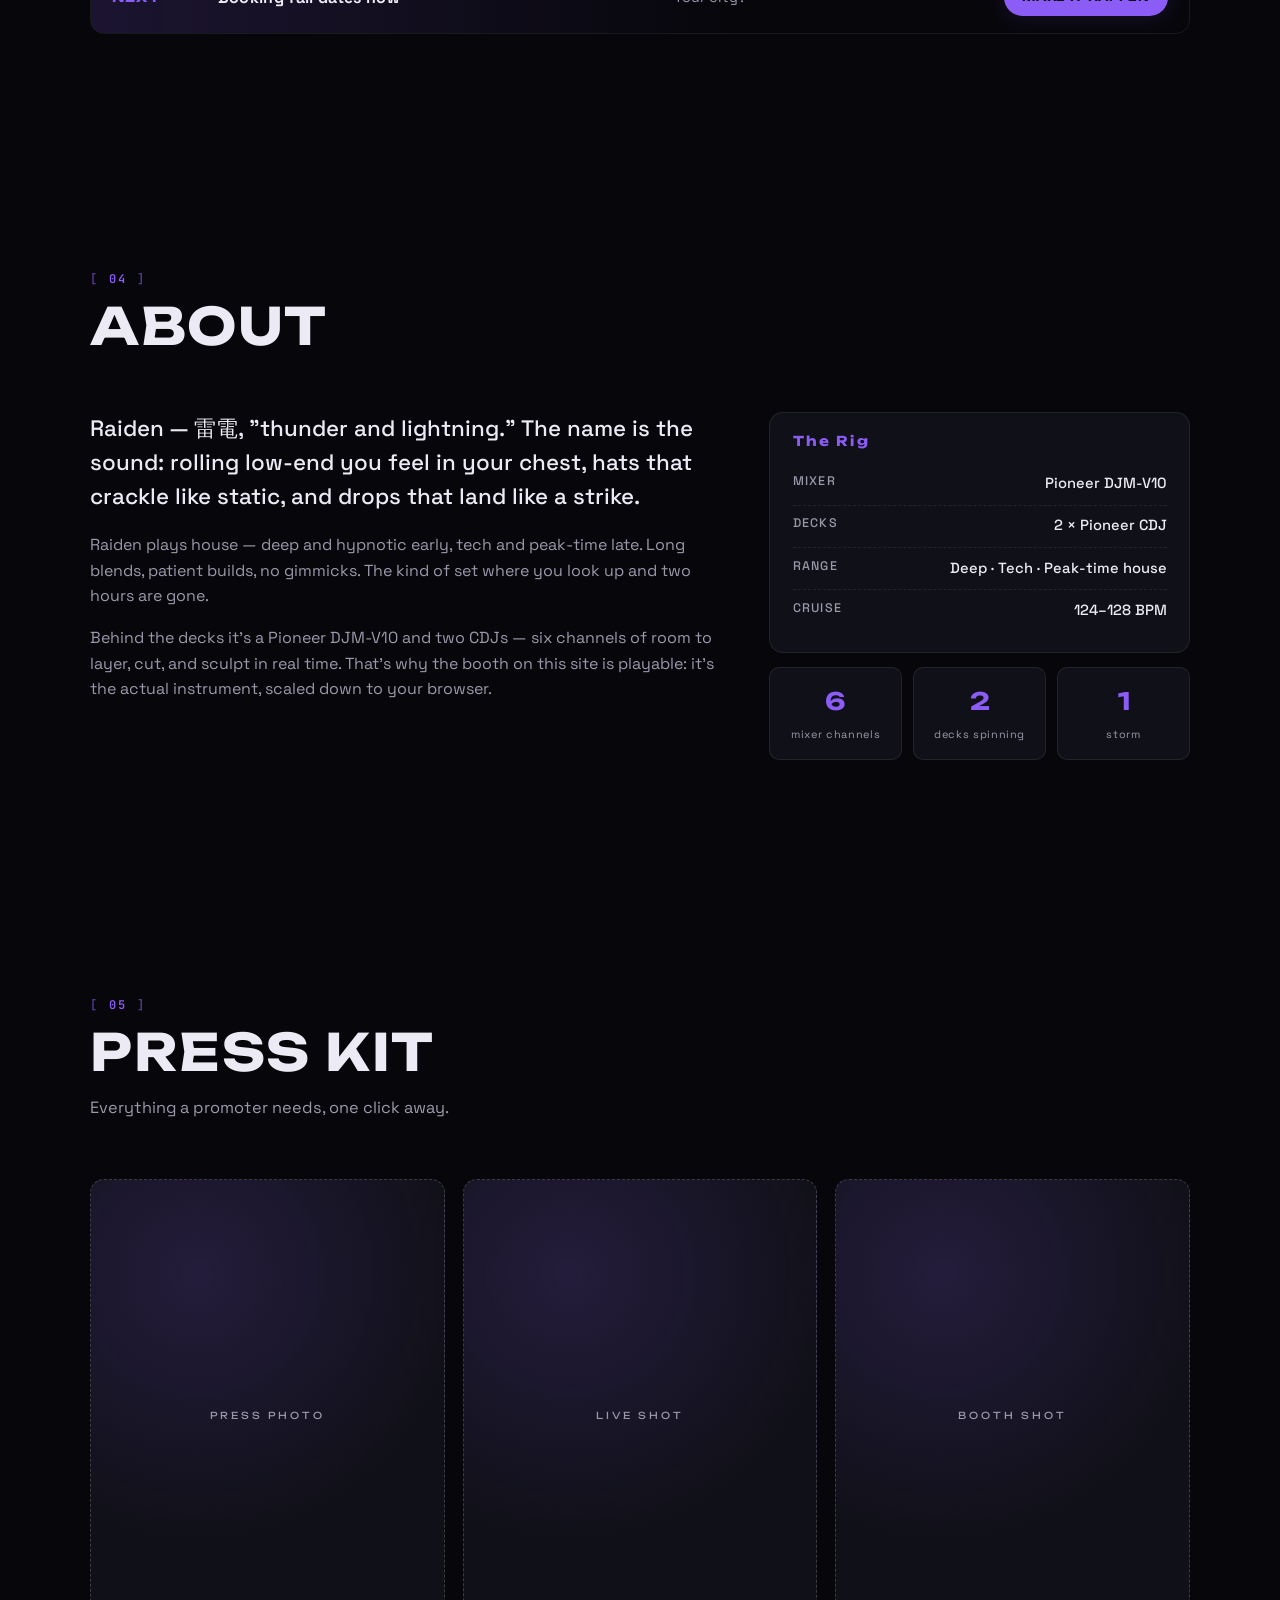
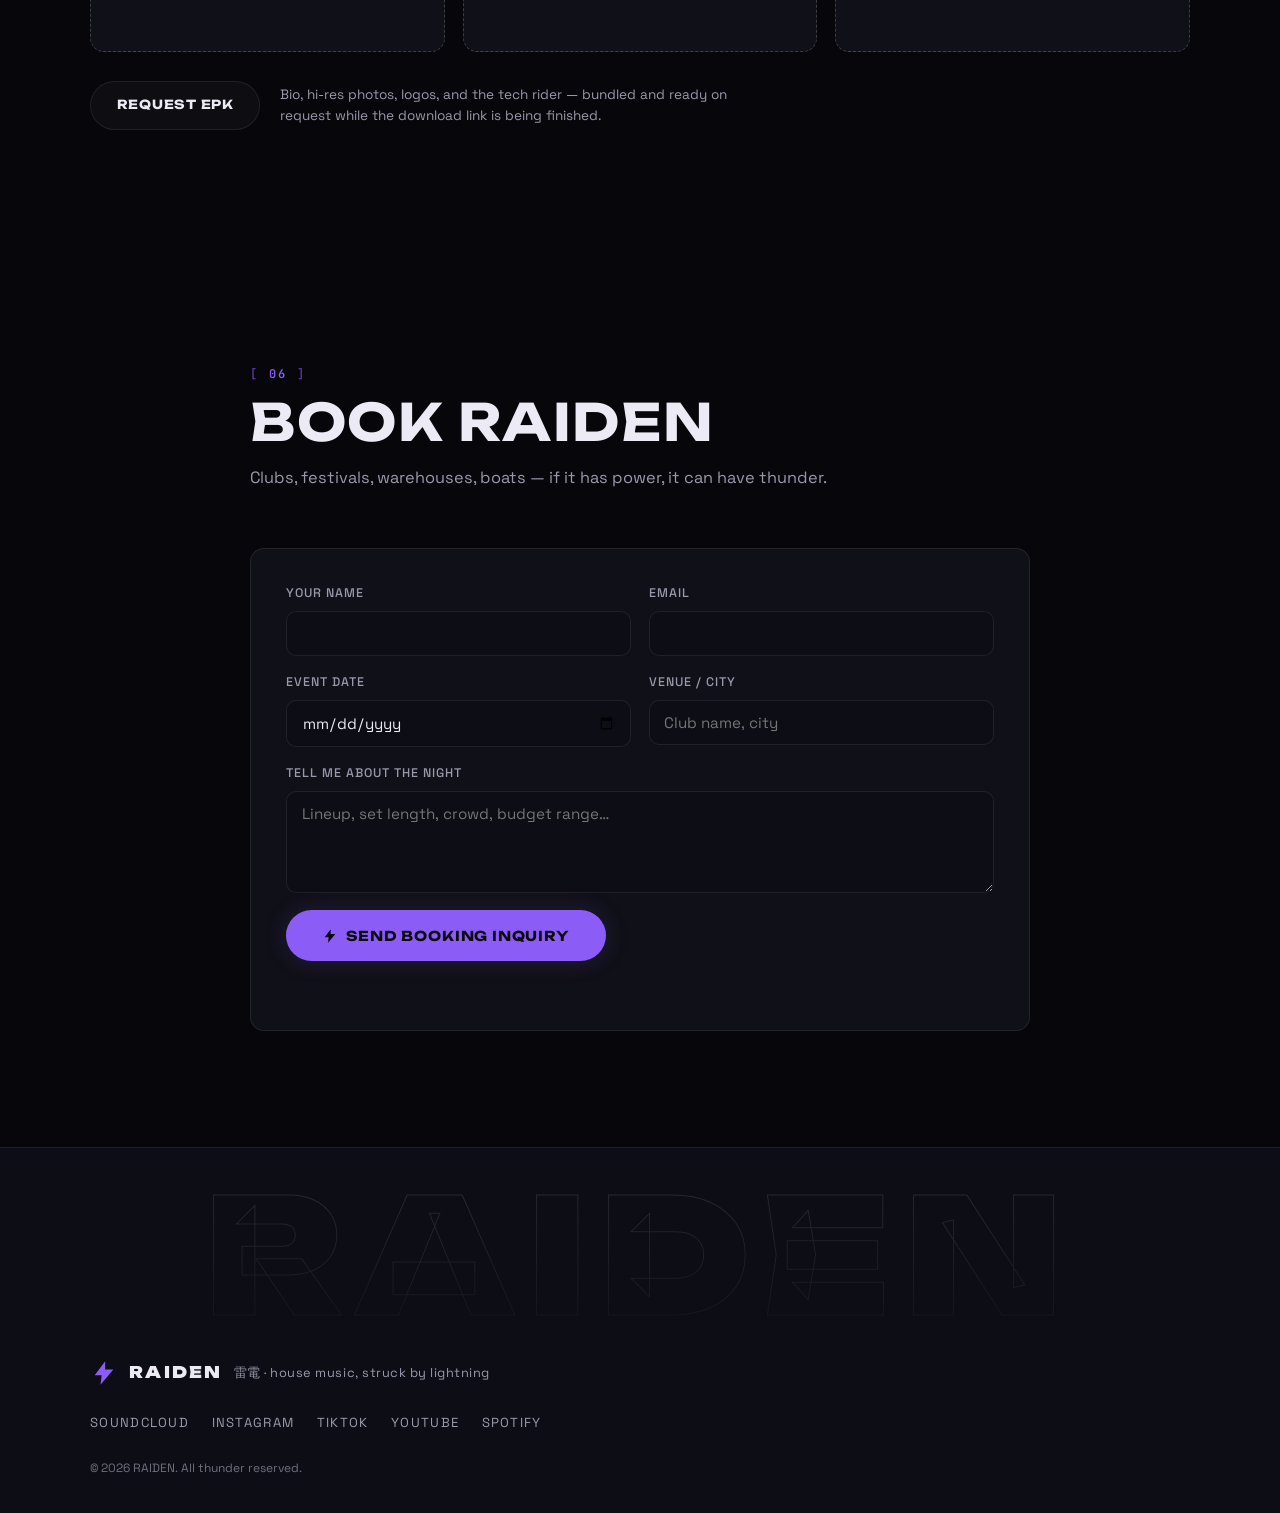
==== commit 84ed2136: "Go live: raiden.biz CNAME, canonical/og:url, robots + sitemap, .nojekyll Co-Authored-By: Claude Fabl" ====
--- a/index.html
+++ b/index.html
@@ -8,6 +8,8 @@
   <meta property="og:title" content="RAIDEN — House DJ" />
   <meta property="og:description" content="House music, struck by lightning. Step into the booth." />
   <meta property="og:type" content="website" />
+  <meta property="og:url" content="https://raiden.biz/" />
+  <link rel="canonical" href="https://raiden.biz/" />
   <meta name="theme-color" content="#07070b" />
   <link rel="icon" type="image/svg+xml" href="assets/favicon.svg" />
   <link rel="preconnect" href="https://fonts.googleapis.com" />
@@ -20,6 +22,7 @@
     "@type": "MusicGroup",
     "name": "Raiden",
     "genre": "House",
+    "url": "https://raiden.biz/",
     "description": "House DJ. Pioneer DJM-V10, two CDJs, and a storm of a sound."
   }
   </script>
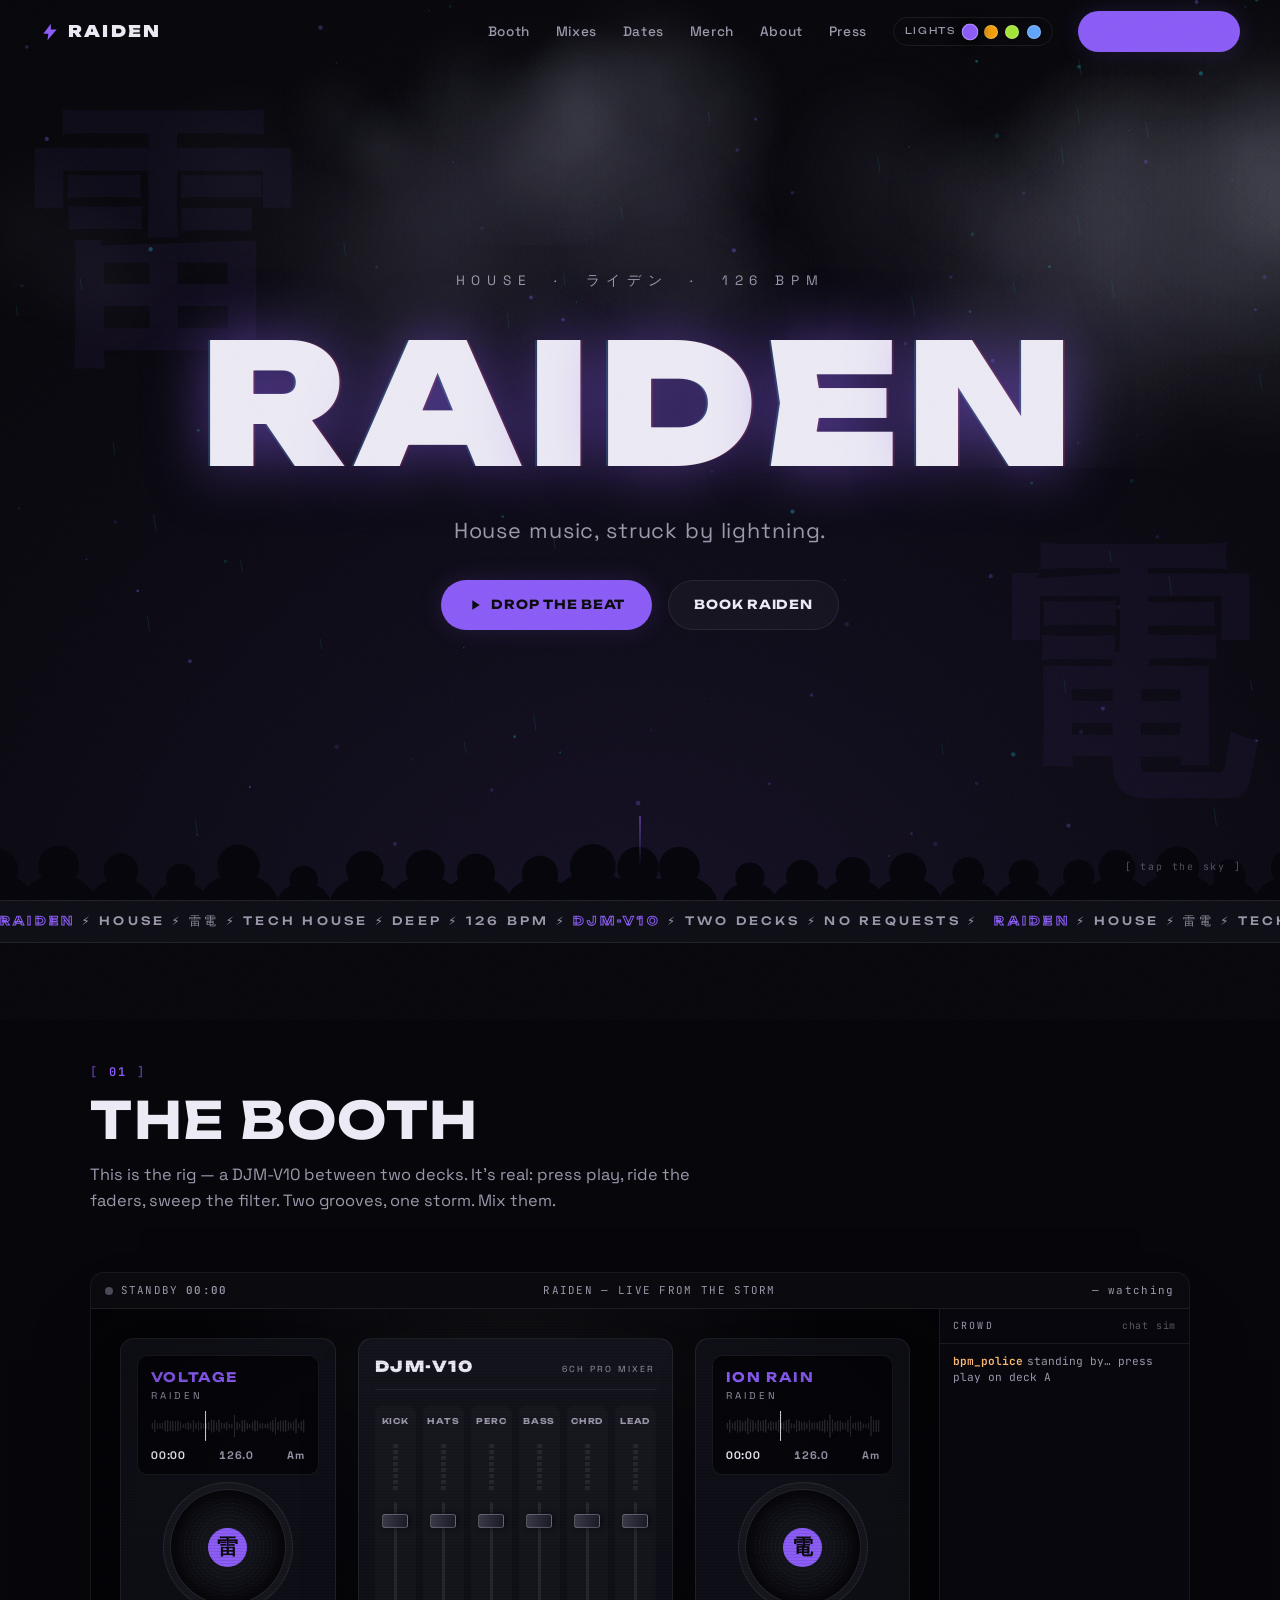
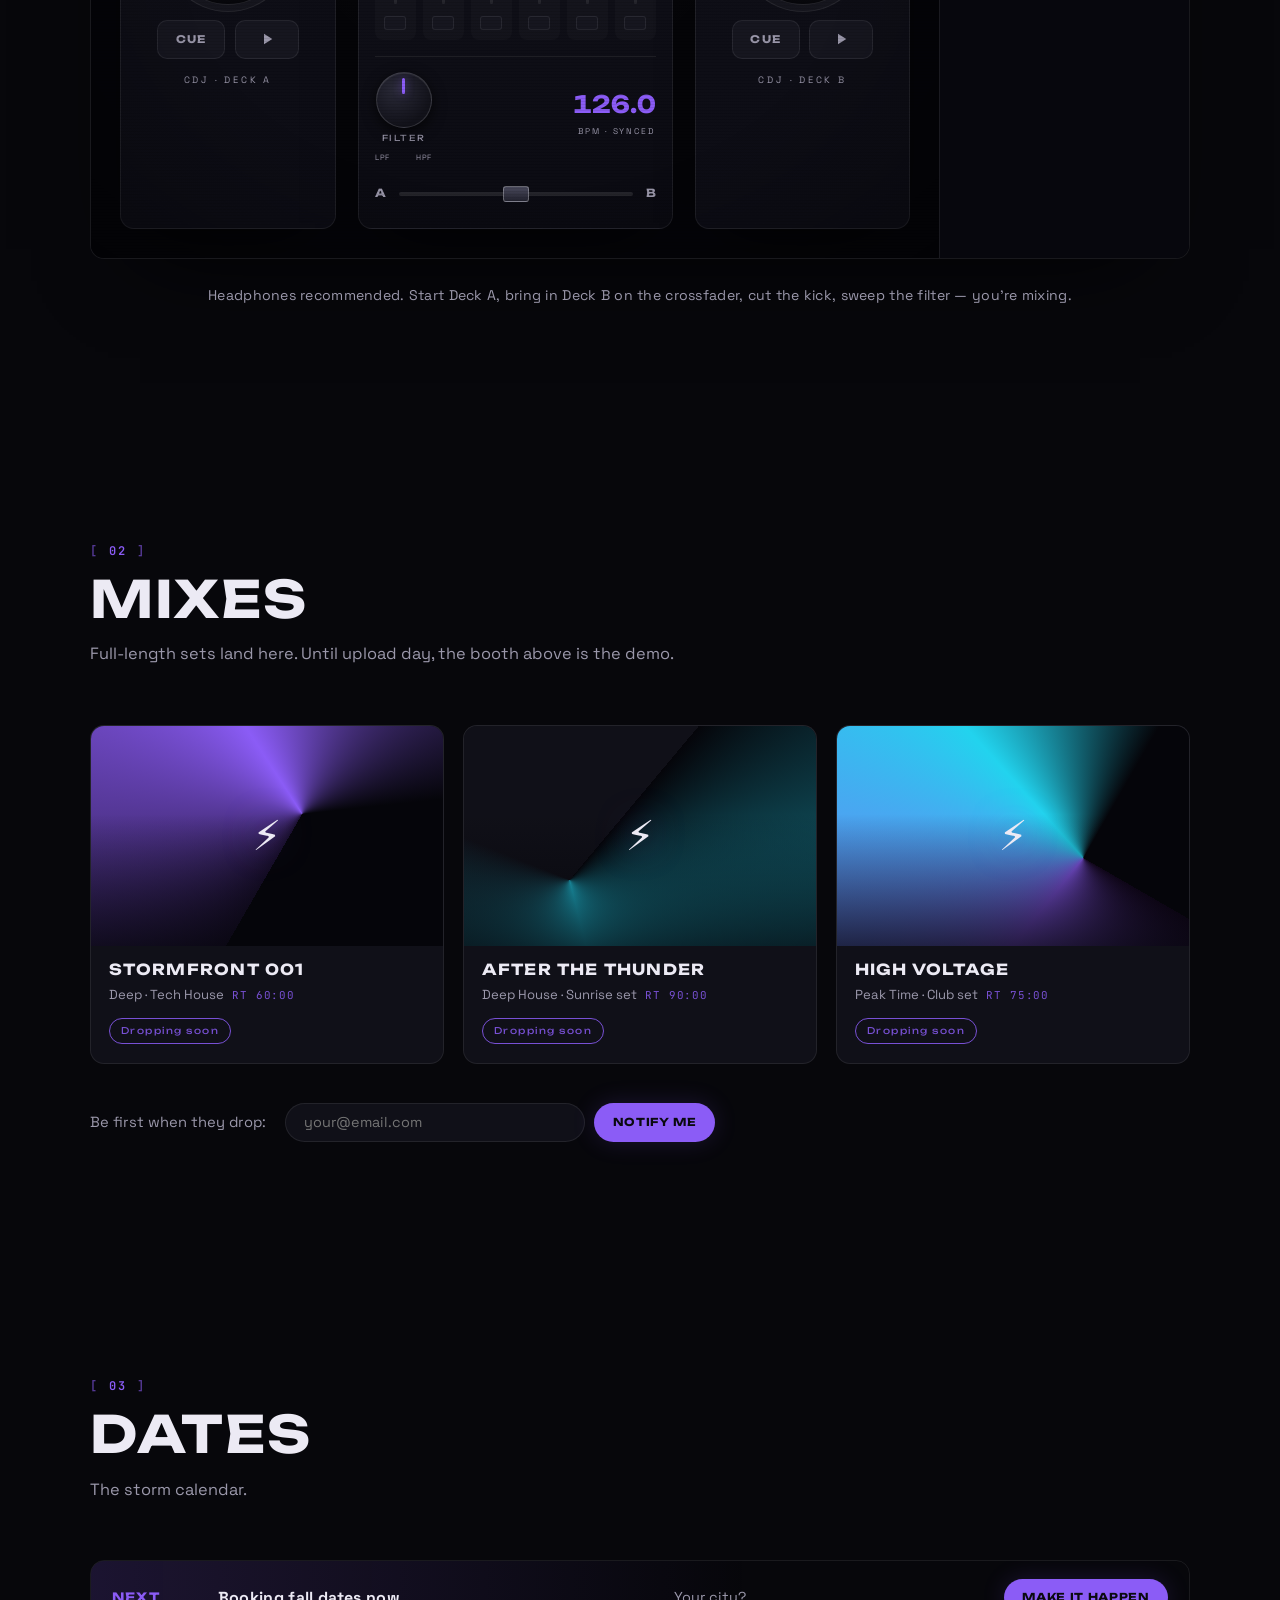
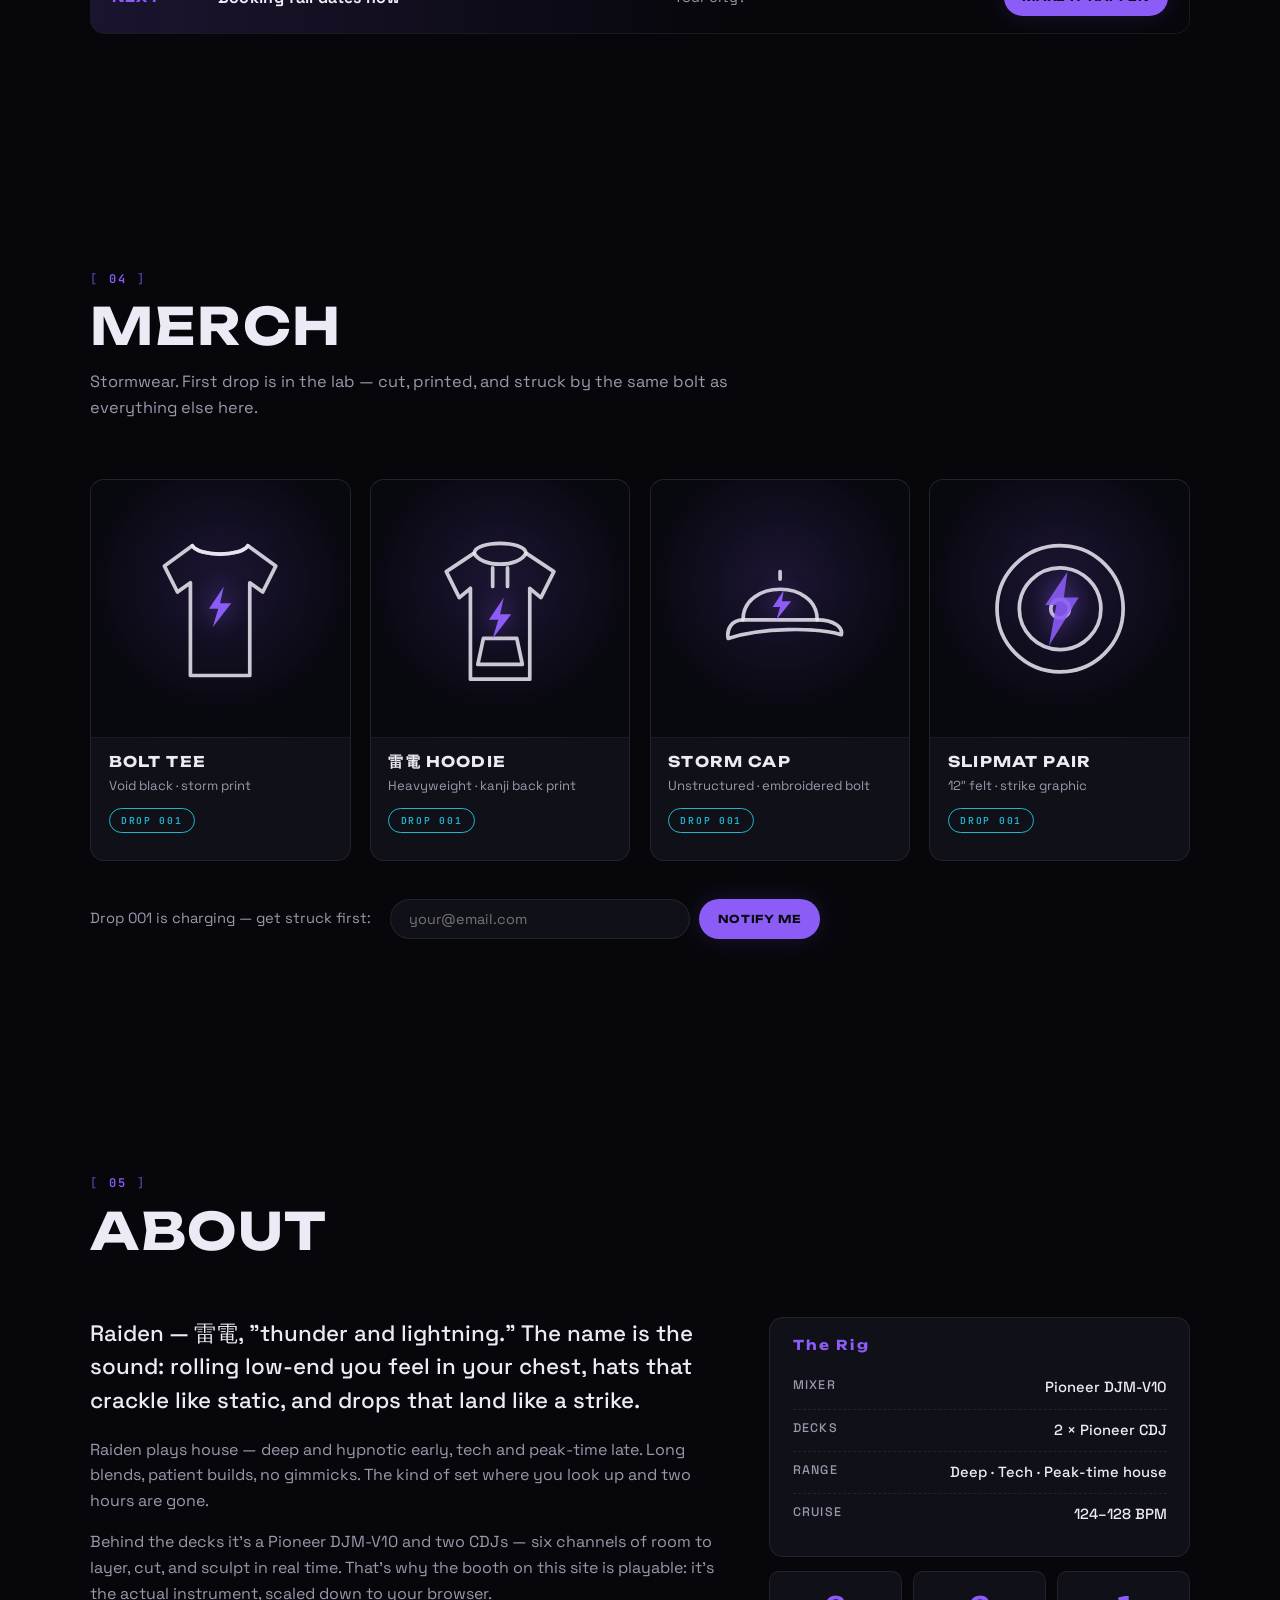
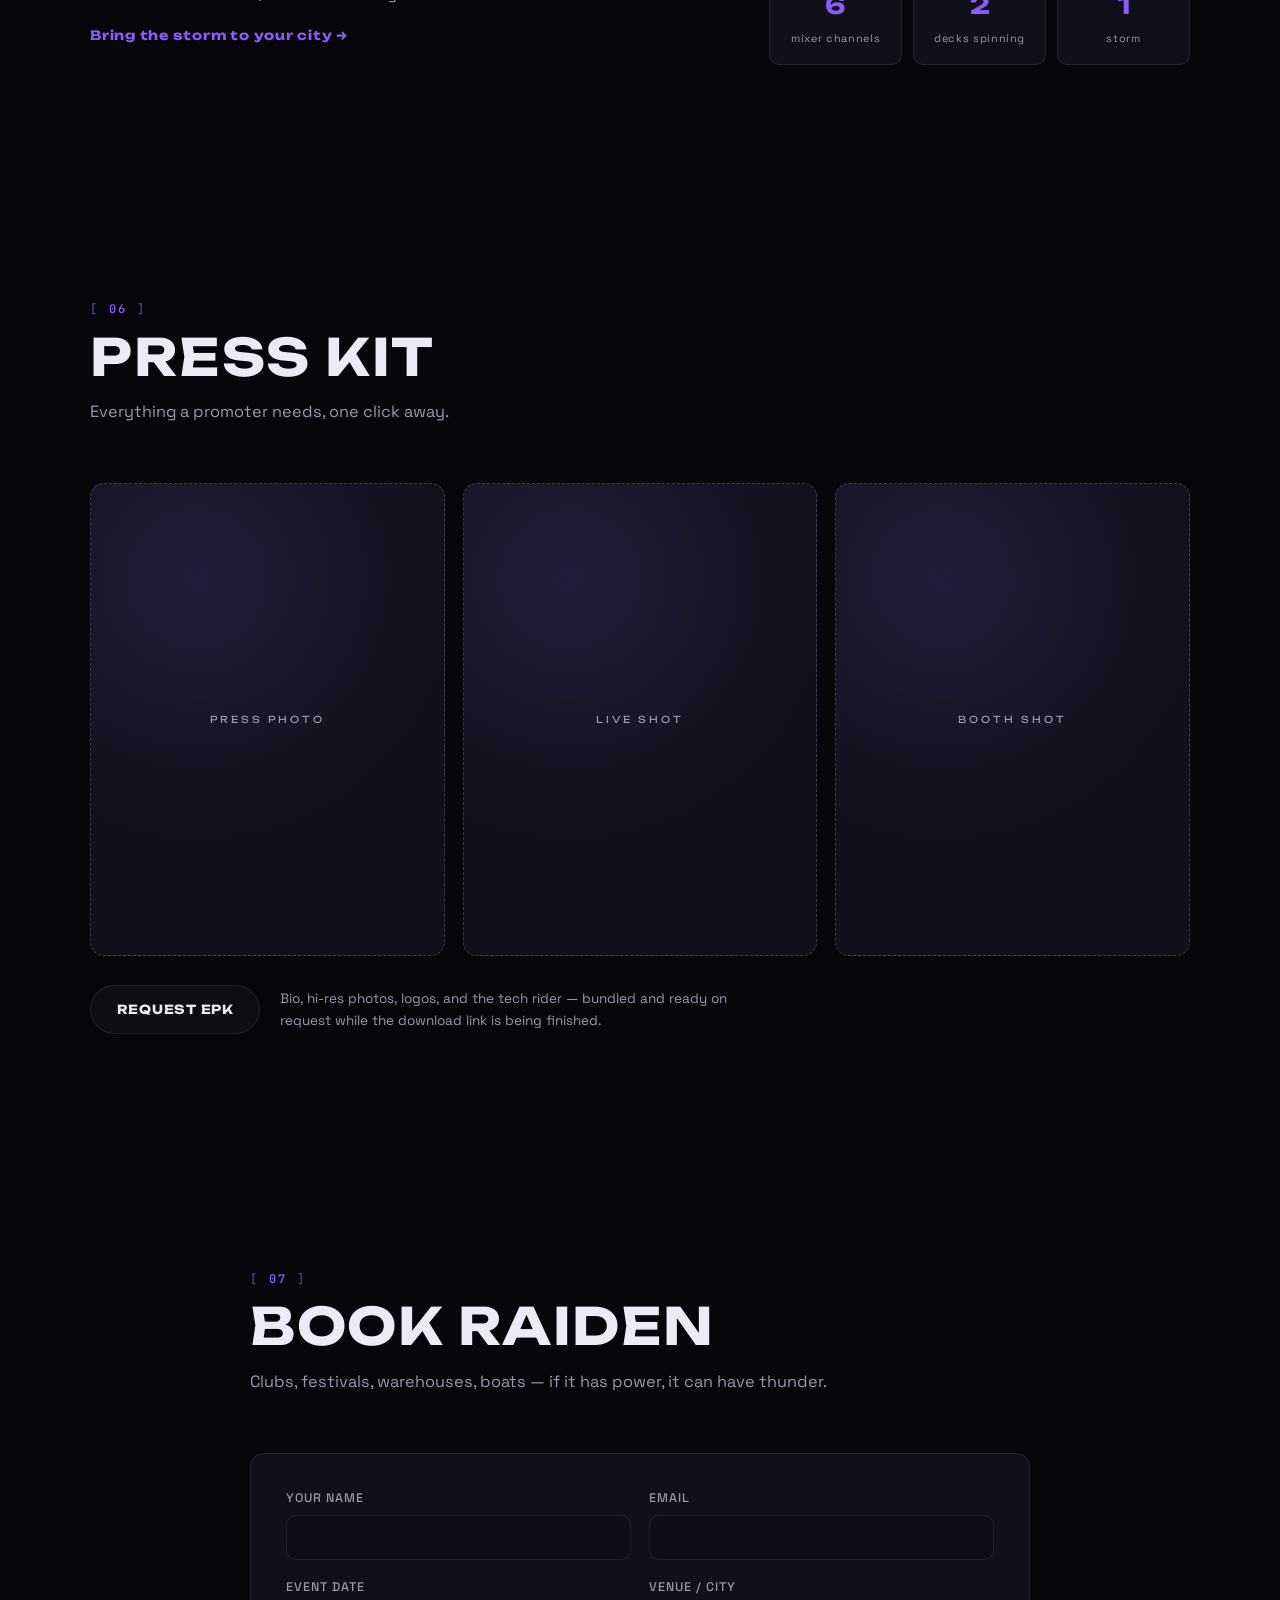
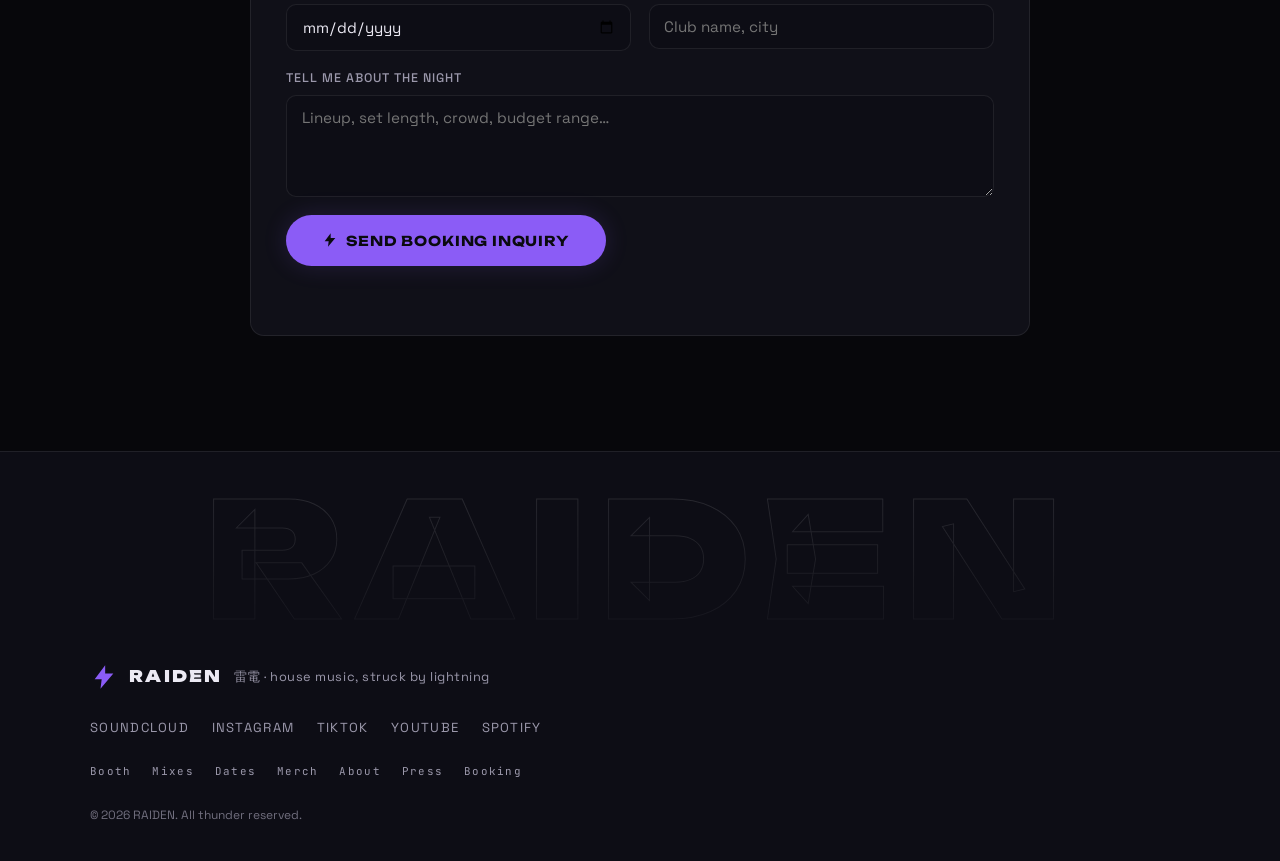
==== commit b6411fca: "Merch section (DROP 001 stormwear, monoline SVG garments) + flow wave: scroll-spy nav, progress bar," ====
--- a/index.html
+++ b/index.html
@@ -29,6 +29,8 @@
 </head>
 <body>
 
+  <!-- Scroll progress -->
+  <div class="scroll-progress" id="scrollProgress" aria-hidden="true"></div>
   <!-- Cursor spotlight (desktop only) -->
   <div class="spotlight" id="spotlight" aria-hidden="true"></div>
   <!-- Beat-synced ambient glow -->
@@ -50,6 +52,7 @@
       <a href="#booth">Booth</a>
       <a href="#mixes">Mixes</a>
       <a href="#dates">Dates</a>
+      <a href="#merch">Merch</a>
       <a href="#about">About</a>
       <a href="#press">Press</a>
       <div class="light-desk" role="group" aria-label="Lighting presets">
@@ -86,6 +89,7 @@
       <span class="hero-scroll-line"></span>
     </a>
     <span class="hero-hint" aria-hidden="true">[ tap the sky ]</span>
+    <a class="hero-nowplaying" id="heroNowPlaying" href="#booth"><i></i><span id="heroNowPlayingText">LIVE</span></a>
   </header>
 
   <!-- ============ TICKER ============ -->
@@ -280,10 +284,89 @@
     </div>
   </section>
 
+  <!-- ============ MERCH ============ -->
+  <section class="section" id="merch">
+    <div class="section-head reveal">
+      <span class="section-num">04</span>
+      <h2>Merch</h2>
+      <p>Stormwear. First drop is in the lab — cut, printed, and struck by the same bolt as everything else here.</p>
+    </div>
+    <div class="merch-grid">
+      <!-- EDITME: when Drop 001 is real, add prices + link each card to the store (Fourthwall/Shopify/etc.) -->
+      <article class="merch-card reveal">
+        <div class="merch-art merch-art-1">
+          <svg viewBox="0 0 100 100" aria-hidden="true">
+            <path class="garment" d="M35 16 L20 27 L27 41 L34 36 L34 86 L66 86 L66 36 L73 41 L80 27 L65 16 C61 22 39 22 35 16 Z" />
+            <path class="garment" d="M35 16 C39 22 61 22 65 16" />
+            <path class="mark" d="M52 38 L44 50 h5 L46 60 L56 47 h-6 z" />
+          </svg>
+        </div>
+        <div class="merch-body">
+          <h3>BOLT TEE</h3>
+          <p>Void black · storm print</p>
+          <span class="merch-drop">DROP 001</span>
+        </div>
+      </article>
+      <article class="merch-card reveal">
+        <div class="merch-art merch-art-2">
+          <svg viewBox="0 0 100 100" aria-hidden="true">
+            <path class="garment" d="M36 20 L21 30 L28 44 L34 39 L34 88 L66 88 L66 39 L72 44 L79 30 L64 20 C63 13 37 13 36 20 Z" />
+            <path class="garment" d="M36 20 C40 28 60 28 64 20" />
+            <path class="garment" d="M41 66 L59 66 L62 80 L38 80 Z" />
+            <path class="garment" d="M46 28 L46 38 M54 28 L54 38" />
+            <path class="mark" d="M52 44 L44 56 h5 L46 66 L56 53 h-6 z" />
+          </svg>
+        </div>
+        <div class="merch-body">
+          <h3>雷電 HOODIE</h3>
+          <p>Heavyweight · kanji back print</p>
+          <span class="merch-drop">DROP 001</span>
+        </div>
+      </article>
+      <article class="merch-card reveal">
+        <div class="merch-art merch-art-3">
+          <svg viewBox="0 0 100 100" aria-hidden="true">
+            <path class="garment" d="M30 56 C30 34 70 34 70 56" />
+            <path class="garment" d="M30 56 L70 56 C79 56 84 60 83 64 C70 60 40 60 22 66 C21 61 24 56 30 56 Z" />
+            <path class="garment" d="M50 34 L50 30" />
+            <path class="mark" d="M52 40 L46 49 h4 L48 56 L56 46 h-5 z" />
+          </svg>
+        </div>
+        <div class="merch-body">
+          <h3>STORM CAP</h3>
+          <p>Unstructured · embroidered bolt</p>
+          <span class="merch-drop">DROP 001</span>
+        </div>
+      </article>
+      <article class="merch-card reveal">
+        <div class="merch-art merch-art-4">
+          <svg viewBox="0 0 100 100" aria-hidden="true">
+            <circle class="garment" cx="50" cy="50" r="34" />
+            <circle class="garment" cx="50" cy="50" r="5" />
+            <circle class="garment" cx="50" cy="50" r="22" opacity="0.4" />
+            <path class="mark" d="M54 30 L42 48 h6 L44 70 L60 44 h-8 z" opacity="0.9" />
+          </svg>
+        </div>
+        <div class="merch-body">
+          <h3>SLIPMAT PAIR</h3>
+          <p>12&Prime; felt · strike graphic</p>
+          <span class="merch-drop">DROP 001</span>
+        </div>
+      </article>
+    </div>
+    <div class="mix-follow reveal">
+      <p>Drop 001 is charging — get struck first:</p>
+      <form class="newsletter">
+        <input type="email" placeholder="your@email.com" aria-label="Email address" required />
+        <button type="submit" class="btn btn-accent btn-small">Notify me</button>
+      </form>
+    </div>
+  </section>
+
   <!-- ============ ABOUT ============ -->
   <section class="section" id="about">
     <div class="section-head reveal">
-      <span class="section-num">04</span>
+      <span class="section-num">05</span>
       <h2>About</h2>
     </div>
     <div class="about-grid">
@@ -292,6 +375,7 @@
         <p class="about-lead">Raiden — 雷電, "thunder and lightning." The name is the sound: rolling low-end you feel in your chest, hats that crackle like static, and drops that land like a strike.</p>
         <p>Raiden plays house — deep and hypnotic early, tech and peak-time late. Long blends, patient builds, no gimmicks. The kind of set where you look up and two hours are gone.</p>
         <p>Behind the decks it's a Pioneer DJM-V10 and two CDJs — six channels of room to layer, cut, and sculpt in real time. That's why the booth on this site is playable: it's the actual instrument, scaled down to your browser.</p>
+        <p class="about-cta"><a href="#book">Bring the storm to your city →</a></p>
       </div>
       <div class="about-side reveal">
         <div class="rig-card">
@@ -315,7 +399,7 @@
   <!-- ============ PRESS / EPK ============ -->
   <section class="section" id="press">
     <div class="section-head reveal">
-      <span class="section-num">05</span>
+      <span class="section-num">06</span>
       <h2>Press Kit</h2>
       <p>Everything a promoter needs, one click away.</p>
     </div>
@@ -334,7 +418,7 @@
   <!-- ============ BOOKING ============ -->
   <section class="section section-book" id="book">
     <div class="section-head reveal">
-      <span class="section-num">06</span>
+      <span class="section-num">07</span>
       <h2>Book Raiden</h2>
       <p>Clubs, festivals, warehouses, boats — if it has power, it can have thunder.</p>
     </div>
@@ -373,11 +457,23 @@
         <a href="#" data-social="youtube" aria-label="YouTube">YouTube</a>
         <a href="#" data-social="spotify" aria-label="Spotify">Spotify</a>
       </div>
+      <nav class="footer-links" aria-label="Site sections">
+        <a href="#booth">Booth</a>
+        <a href="#mixes">Mixes</a>
+        <a href="#dates">Dates</a>
+        <a href="#merch">Merch</a>
+        <a href="#about">About</a>
+        <a href="#press">Press</a>
+        <a href="#book">Booking</a>
+      </nav>
       <p class="footer-fine">© <span id="year"></span> RAIDEN. All thunder reserved.</p>
     </div>
   </footer>
 
   <div class="toast" id="toast" role="status" aria-live="polite"></div>
+  <button class="back-top" id="backTop" aria-label="Back to top">
+    <svg viewBox="0 0 24 24" width="16" height="16" aria-hidden="true"><path d="M13 2 L4 14 h6 L9 22 L20 9 h-7 z" fill="currentColor"/></svg>
+  </button>
 
   <script src="js/audio.js"></script>
   <script src="js/visualizer.js"></script>
--- a/css/style.css
+++ b/css/style.css
@@ -387,6 +387,45 @@
 }
 @media (prefers-reduced-motion: reduce) { .hero-hint { display: none; } }
 
+.hero-nowplaying {
+  position: absolute;
+  left: clamp(1rem, 3vw, 2.4rem);
+  bottom: 1.5rem;
+  z-index: 2;
+  display: none;
+  align-items: center;
+  gap: 0.5rem;
+  font-family: var(--font-mono);
+  font-size: 0.64rem;
+  font-weight: 600;
+  letter-spacing: 0.14em;
+  color: var(--text);
+  background: rgba(7, 7, 12, 0.6);
+  border: 1px solid var(--accent);
+  border-radius: 999px;
+  padding: 0.45rem 0.9rem;
+  backdrop-filter: blur(8px);
+  box-shadow: 0 0 18px var(--accent-soft);
+}
+.hero-nowplaying.on { display: inline-flex; }
+.hero-nowplaying i {
+  width: 7px; height: 7px;
+  border-radius: 50%;
+  background: #ff3b3b;
+  box-shadow: 0 0 8px #ff3b3b;
+  animation: recBlink 1.2s steps(2) infinite;
+}
+
+/* hero entrance stagger */
+.hero-kicker, .hero-tagline, .hero-ctas { animation: fadeUp 0.8s ease backwards; }
+.hero-kicker { animation-delay: 0.15s; }
+.hero-tagline { animation-delay: 0.65s; }
+.hero-ctas { animation-delay: 0.85s; }
+@keyframes fadeUp {
+  from { opacity: 0; transform: translateY(14px); }
+  to { opacity: 1; transform: none; }
+}
+
 /* ---------- ticker ---------- */
 .ticker {
   overflow: hidden;
@@ -1093,6 +1132,83 @@
 .newsletter input:focus { outline: none; border-color: var(--accent); }
 
 /* ============================================================
+   MERCH
+   ============================================================ */
+.merch-grid {
+  display: grid;
+  grid-template-columns: repeat(auto-fit, minmax(220px, 1fr));
+  gap: 1.2rem;
+}
+.merch-card {
+  background: var(--panel);
+  border: 1px solid var(--line);
+  border-radius: var(--radius);
+  overflow: hidden;
+  transition: transform 0.25s ease, border-color 0.25s ease, box-shadow 0.25s ease;
+}
+.merch-card:hover {
+  transform: translateY(-6px);
+  border-color: var(--accent);
+  box-shadow: 0 20px 50px -24px var(--glow);
+}
+.merch-art {
+  aspect-ratio: 1;
+  display: flex;
+  align-items: center;
+  justify-content: center;
+  position: relative;
+  background:
+    radial-gradient(circle at 50% 40%, var(--accent-soft), transparent 65%),
+    #08080f;
+  border-bottom: 1px solid var(--line);
+}
+.merch-art svg {
+  width: 72%;
+  height: 72%;
+}
+.merch-art .garment {
+  fill: none;
+  stroke: var(--text);
+  stroke-width: 2;
+  stroke-linejoin: round;
+  stroke-linecap: round;
+  opacity: 0.85;
+}
+.merch-art .mark {
+  fill: var(--accent);
+  transition: fill 0.4s ease;
+  filter: drop-shadow(0 0 6px var(--glow));
+}
+.merch-card:hover .mark { animation: markFlicker 0.6s steps(2) 2; }
+@keyframes markFlicker { 50% { opacity: 0.25; } }
+.merch-body { padding: 1rem 1.1rem 1.2rem; }
+.merch-body h3 { font-size: 0.92rem; letter-spacing: 0.08em; margin-bottom: 0.3rem; }
+.merch-body p { color: var(--text-dim); font-size: 0.82rem; margin-bottom: 0.7rem; }
+.merch-drop {
+  display: inline-block;
+  font-family: var(--font-mono);
+  font-size: 0.6rem;
+  font-weight: 600;
+  letter-spacing: 0.18em;
+  color: var(--accent-2);
+  border: 1px solid var(--accent-2);
+  border-radius: 999px;
+  padding: 0.26rem 0.7rem;
+  opacity: 0.85;
+  position: relative;
+  overflow: hidden;
+}
+.merch-drop::after {
+  content: "";
+  position: absolute;
+  inset: 0;
+  background: linear-gradient(100deg, transparent 20%, rgba(255, 255, 255, 0.18) 50%, transparent 80%);
+  transform: translateX(-100%);
+  animation: chargeSweep 3.2s ease-in-out infinite;
+}
+@keyframes chargeSweep { 60%, 100% { transform: translateX(100%); } }
+
+/* ============================================================
    DATES
    ============================================================ */
 .dates-board {
@@ -1339,6 +1455,67 @@
 }
 .footer-socials a:hover { color: var(--accent); }
 .footer-fine { font-size: 0.75rem; color: var(--text-dim); opacity: 0.7; }
+
+/* ---------- scroll progress + back to top ---------- */
+.scroll-progress {
+  position: fixed;
+  top: 0; left: 0;
+  height: 2px;
+  width: 100%;
+  z-index: 95;
+  background: linear-gradient(90deg, var(--accent), var(--accent-2));
+  transform-origin: 0 50%;
+  transform: scaleX(0);
+  pointer-events: none;
+}
+.back-top {
+  position: fixed;
+  right: 1.3rem;
+  bottom: 1.3rem;
+  z-index: 80;
+  width: 44px; height: 44px;
+  border-radius: 50%;
+  border: 1px solid var(--line);
+  background: rgba(12, 12, 20, 0.8);
+  color: var(--accent);
+  backdrop-filter: blur(8px);
+  display: flex;
+  align-items: center;
+  justify-content: center;
+  opacity: 0;
+  pointer-events: none;
+  transform: translateY(10px);
+  transition: opacity 0.3s ease, transform 0.3s ease, border-color 0.2s ease;
+}
+.back-top.show { opacity: 1; pointer-events: auto; transform: none; }
+.back-top:hover { border-color: var(--accent); box-shadow: 0 0 18px var(--accent-soft); }
+
+/* nav active section */
+.nav-links > a.active { color: var(--accent); }
+
+/* about → booking cross-link */
+.about-cta { margin-top: 1.2rem; }
+.about-cta a {
+  font-family: var(--font-display);
+  font-size: 0.8rem;
+  font-weight: 700;
+  letter-spacing: 0.06em;
+  color: var(--accent);
+  border-bottom: 1px solid transparent;
+  transition: border-color 0.2s ease;
+}
+.about-cta a:hover { border-bottom-color: var(--accent); }
+
+/* footer quick links */
+.footer-links { display: flex; gap: 1.3rem; flex-wrap: wrap; }
+.footer-links a {
+  font-family: var(--font-mono);
+  font-size: 0.68rem;
+  letter-spacing: 0.12em;
+  color: var(--text-dim);
+  transition: color 0.2s ease;
+}
+.footer-links a:hover { color: var(--accent); }
 
 /* ---------- toast ---------- */
 .toast {
@@ -1429,4 +1606,9 @@
   .hero-title span:nth-child(5) { animation: none; }
   .mix-art::before { animation: none; opacity: 0; }
   .hero-title.jolt { transform: none; }
-}
+  .hero-kicker, .hero-tagline, .hero-ctas { animation: none; }
+  .merch-drop::after { animation: none; }
+  .merch-card:hover .mark { animation: none; }
+  .hero-nowplaying i { animation: none; }
+  .back-top { transition: none; }
+}
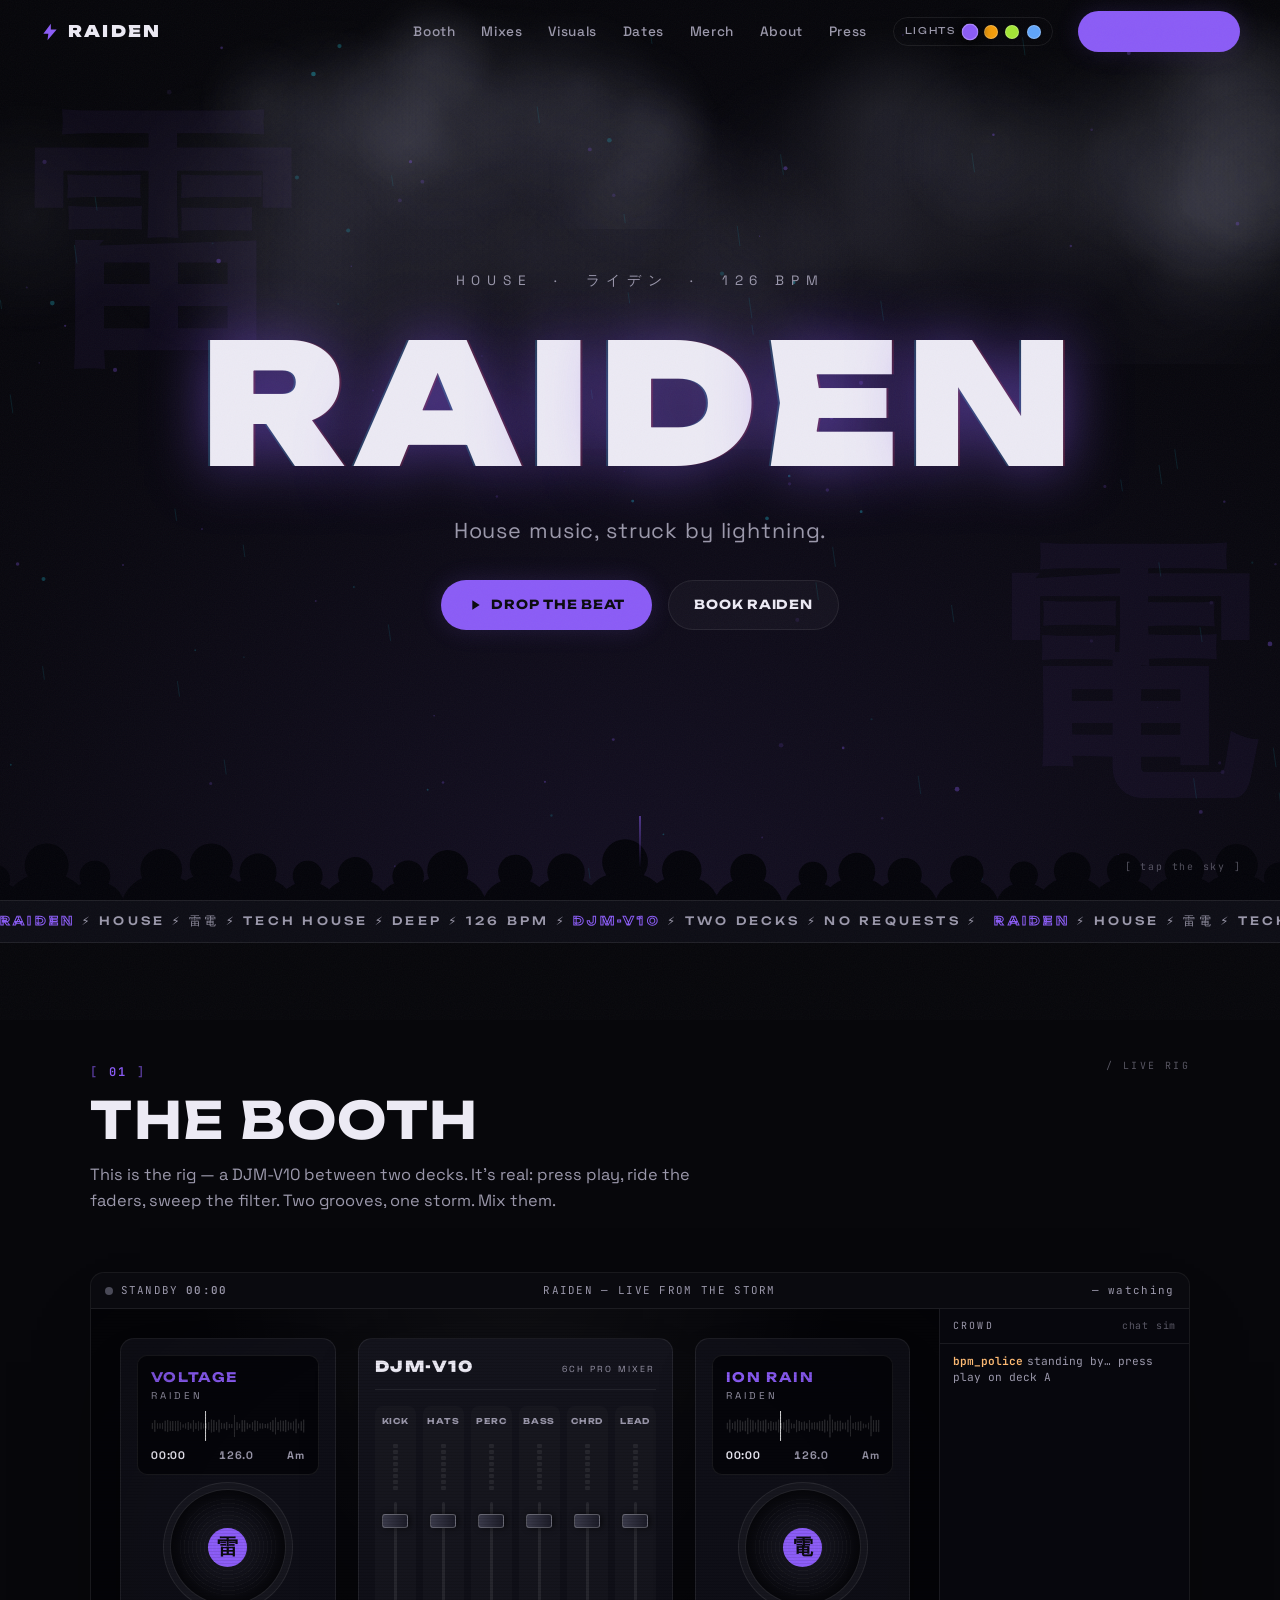
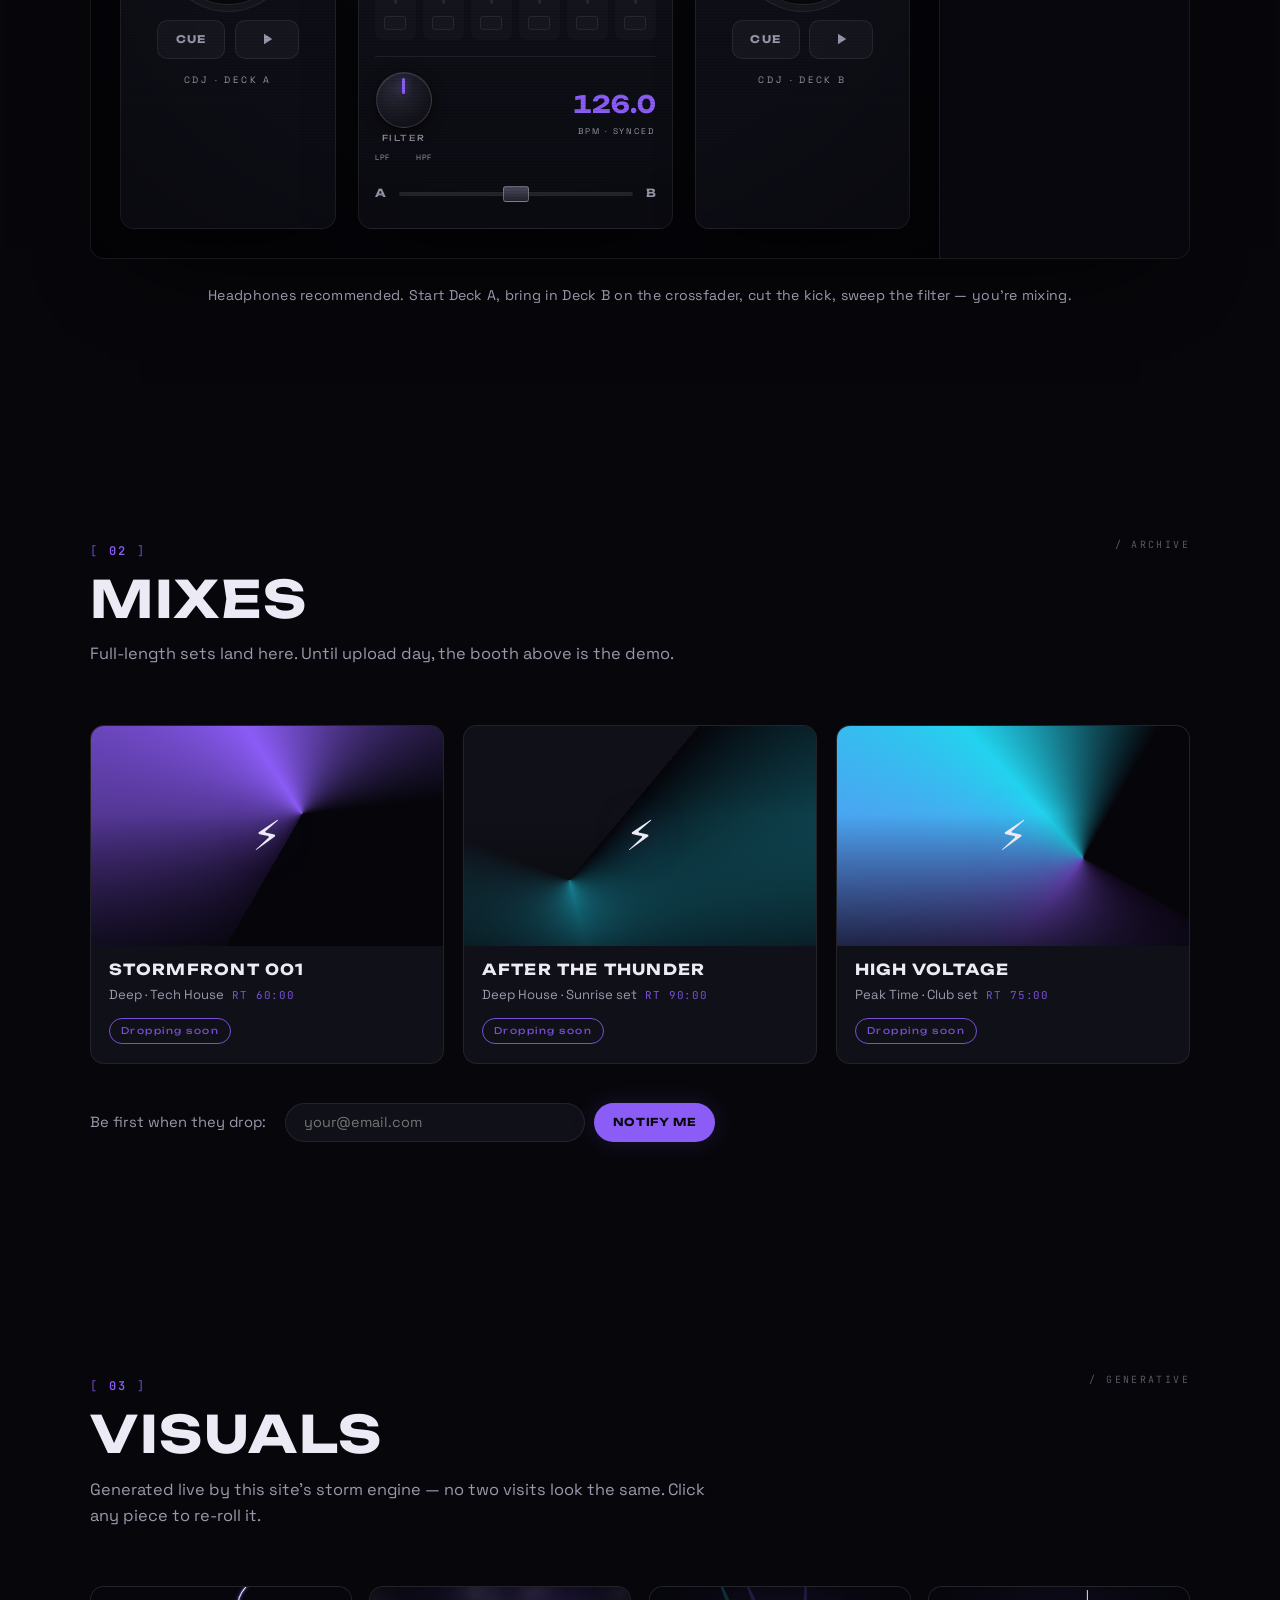
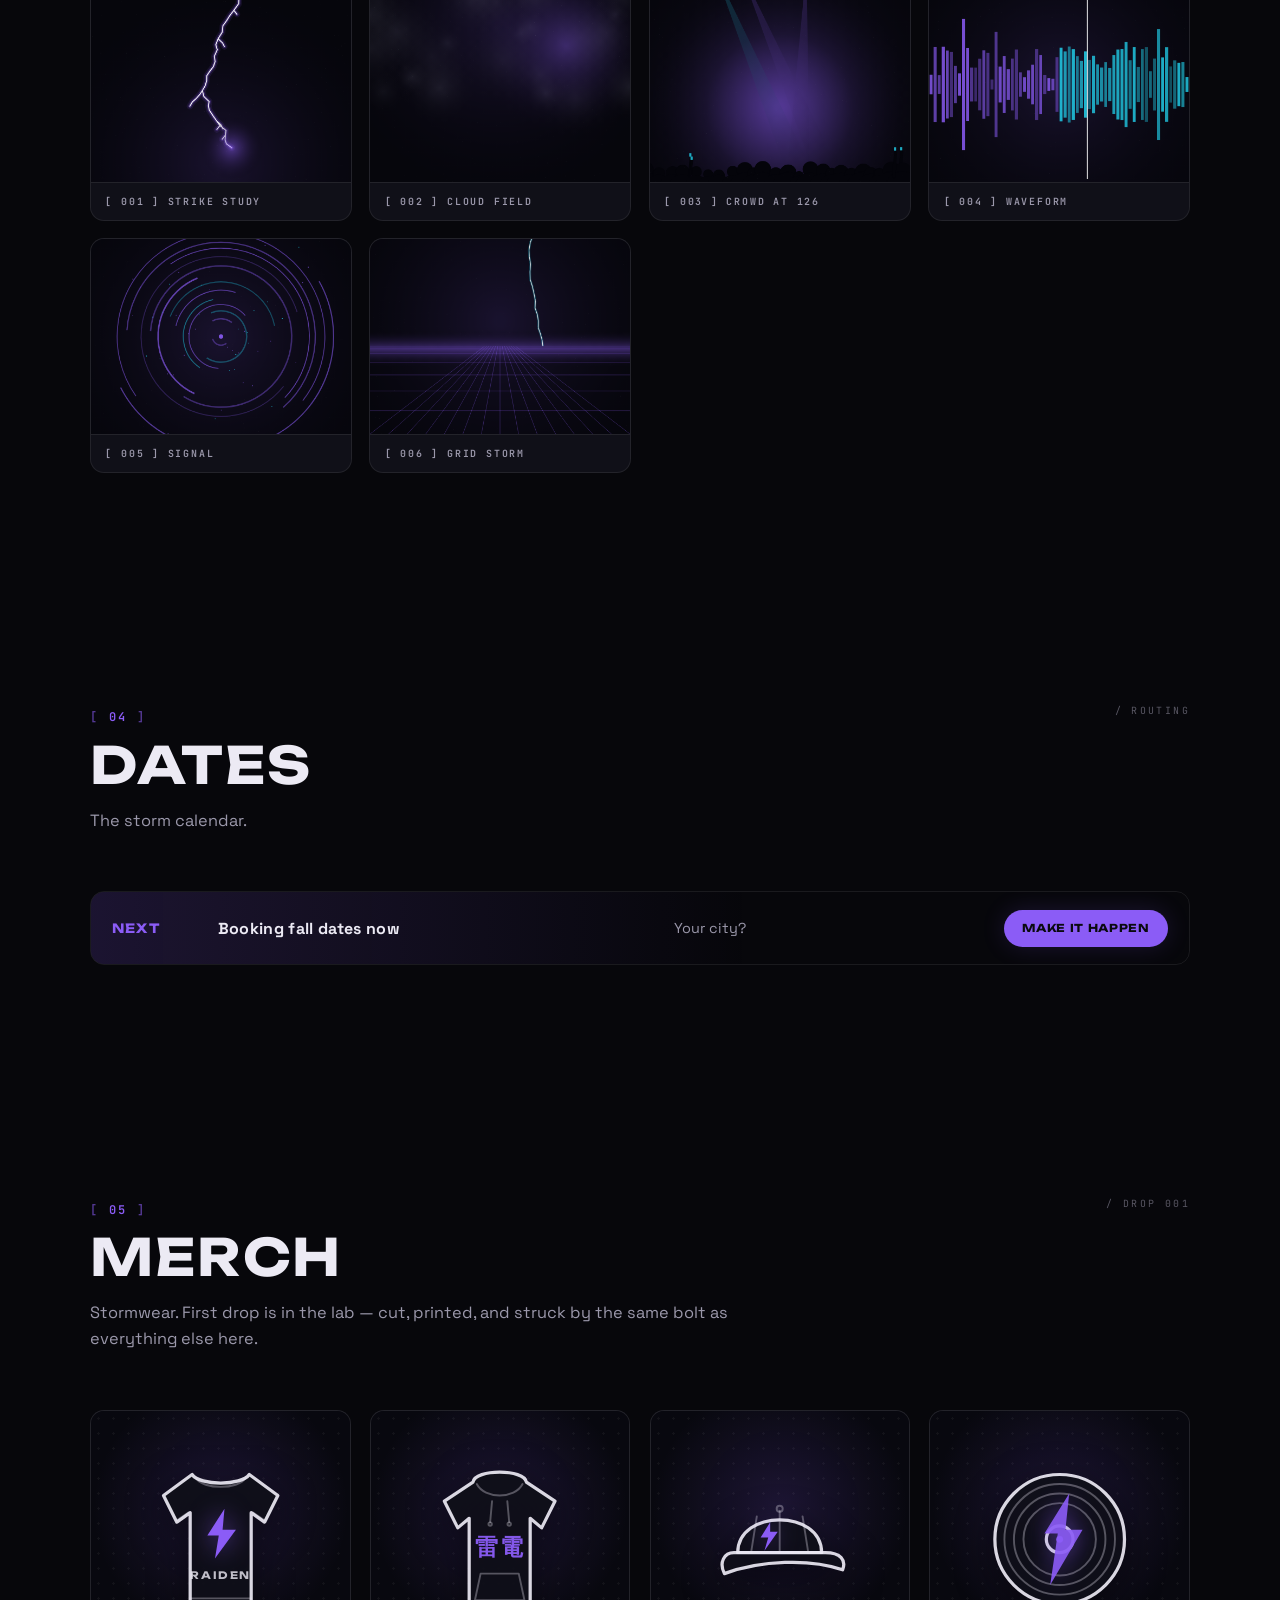
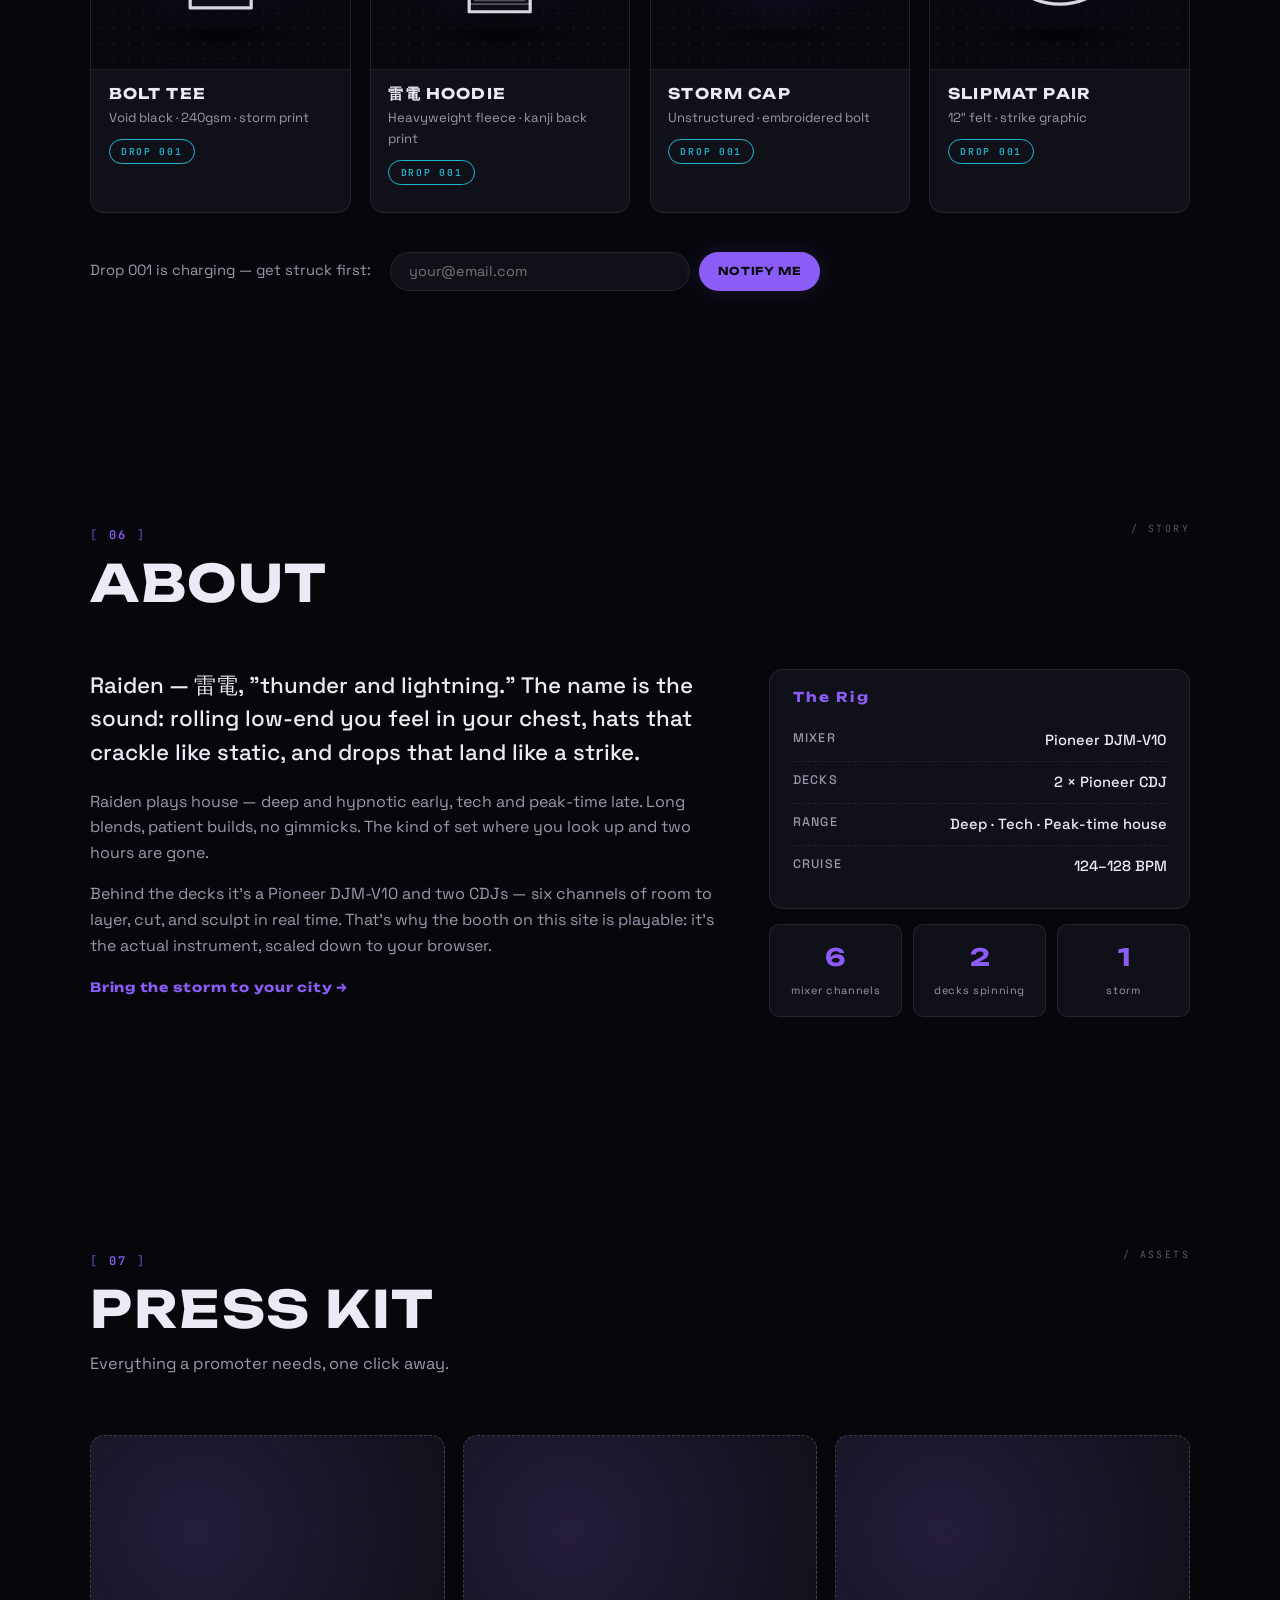
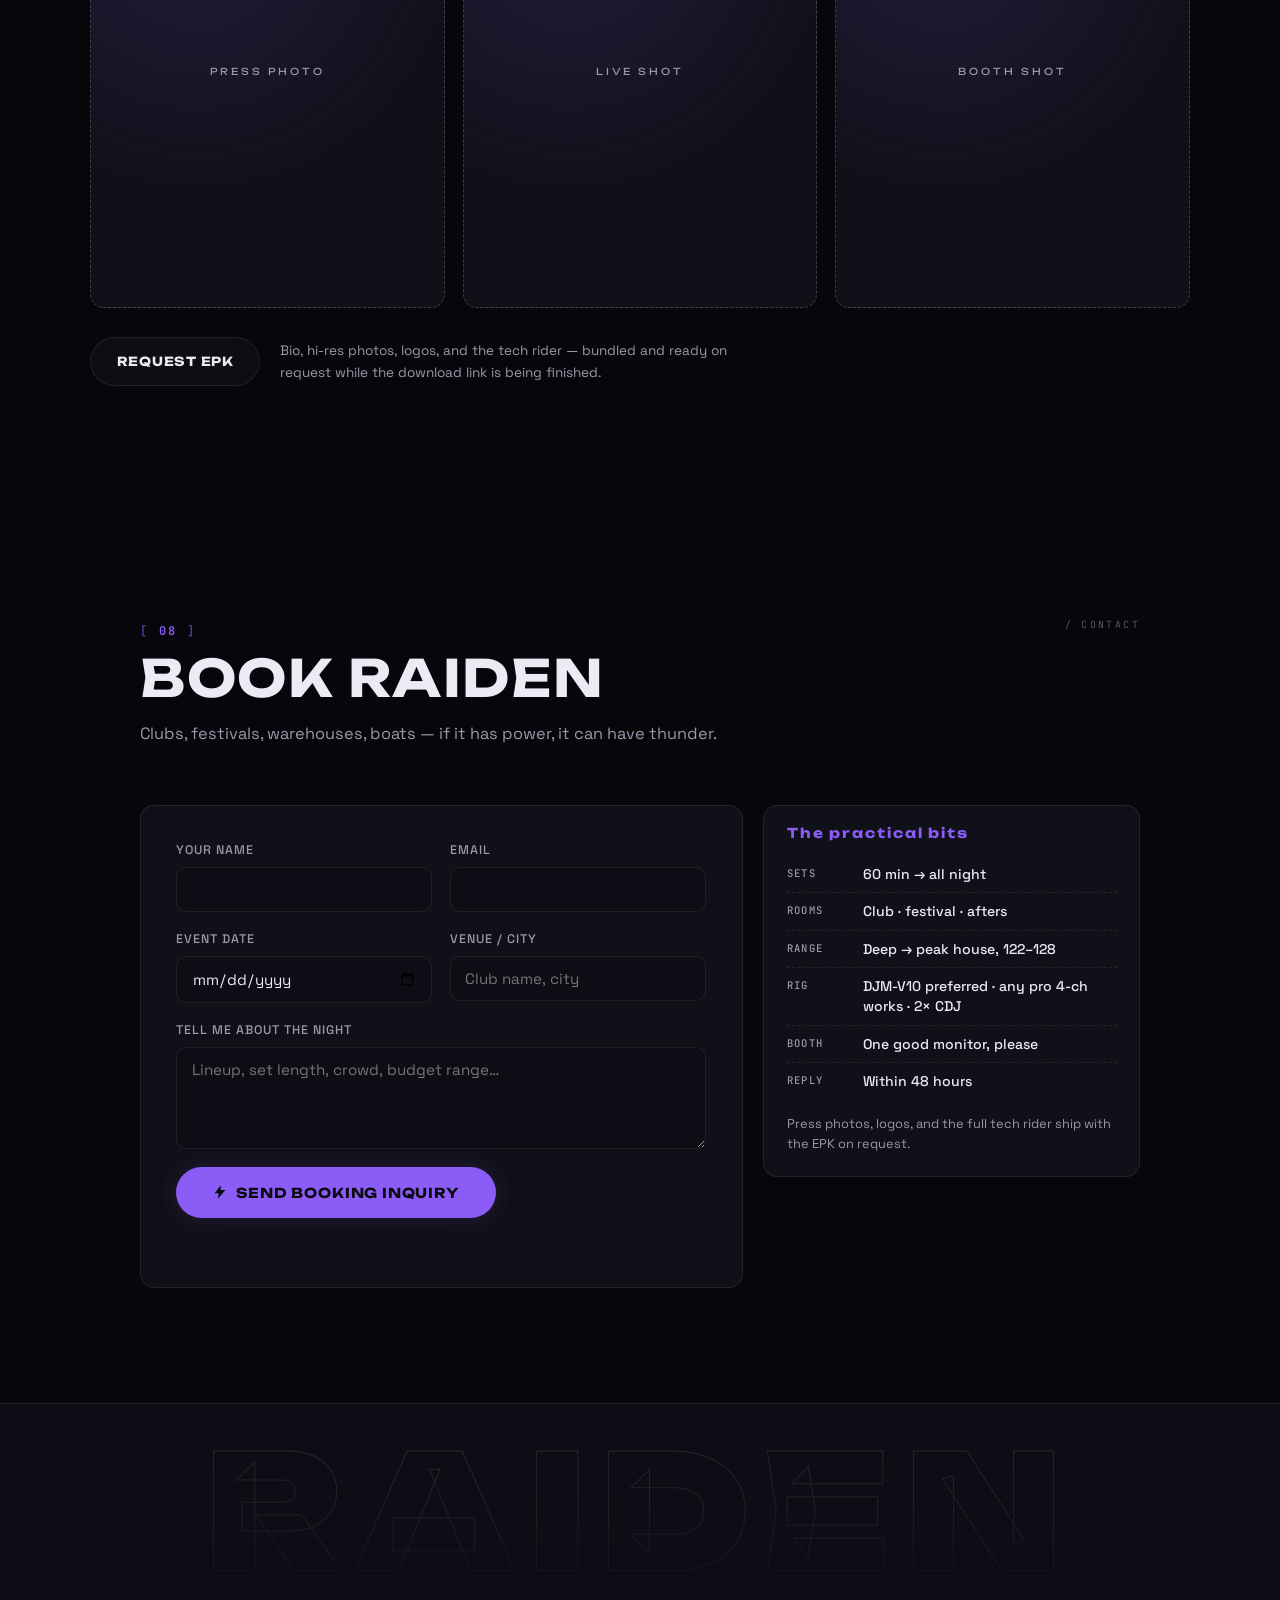
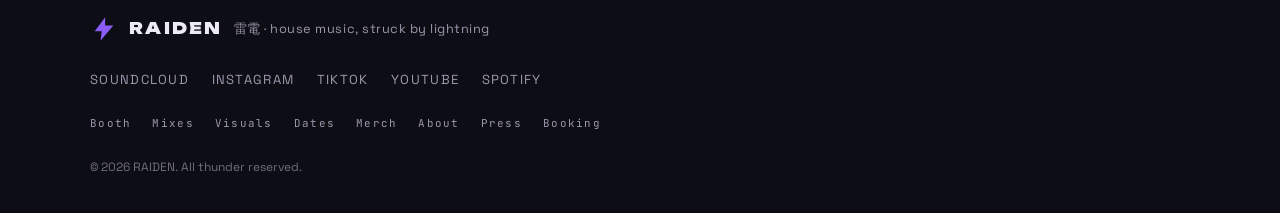
==== commit 7a616d7f: "Pro wave: Storm Visuals generative gallery (6 click-to-reroll pieces), merch glow-up (filled garment" ====
--- a/index.html
+++ b/index.html
@@ -9,9 +9,13 @@
   <meta property="og:description" content="House music, struck by lightning. Step into the booth." />
   <meta property="og:type" content="website" />
   <meta property="og:url" content="https://raiden.biz/" />
+  <meta property="og:image" content="https://raiden.biz/assets/og.png" />
+  <meta name="twitter:card" content="summary_large_image" />
+  <meta name="twitter:image" content="https://raiden.biz/assets/og.png" />
   <link rel="canonical" href="https://raiden.biz/" />
   <meta name="theme-color" content="#07070b" />
   <link rel="icon" type="image/svg+xml" href="assets/favicon.svg" />
+  <link rel="apple-touch-icon" href="assets/apple-touch-icon.png" />
   <link rel="preconnect" href="https://fonts.googleapis.com" />
   <link rel="preconnect" href="https://fonts.gstatic.com" crossorigin />
   <link href="https://fonts.googleapis.com/css2?family=Unbounded:wght@500;700;900&family=Space+Grotesk:wght@400;500;700&family=JetBrains+Mono:wght@400;600&display=swap" rel="stylesheet" />
@@ -29,6 +33,12 @@
 </head>
 <body>
 
+  <!-- Preloader (one flash per session) -->
+  <div class="preloader" id="preloader" aria-hidden="true">
+    <svg viewBox="0 0 24 24" width="54" height="54"><path d="M13 2 L4 14 h6 L9 22 L20 9 h-7 z" fill="currentColor"/></svg>
+  </div>
+  <script>try{if(sessionStorage.getItem("raiden-seen"))document.getElementById("preloader").style.display="none"}catch(e){}</script>
+
   <!-- Scroll progress -->
   <div class="scroll-progress" id="scrollProgress" aria-hidden="true"></div>
   <!-- Cursor spotlight (desktop only) -->
@@ -51,6 +61,7 @@
     <div class="nav-links" id="navLinks">
       <a href="#booth">Booth</a>
       <a href="#mixes">Mixes</a>
+      <a href="#visuals">Visuals</a>
       <a href="#dates">Dates</a>
       <a href="#merch">Merch</a>
       <a href="#about">About</a>
@@ -102,6 +113,7 @@
 
   <!-- ============ THE BOOTH ============ -->
   <section class="section" id="booth">
+    <span class="section-tag" aria-hidden="true">/ LIVE RIG</span>
     <div class="section-head reveal">
       <span class="section-num">01</span>
       <h2>The Booth</h2>
@@ -217,6 +229,7 @@
 
   <!-- ============ MIXES ============ -->
   <section class="section" id="mixes">
+    <span class="section-tag" aria-hidden="true">/ ARCHIVE</span>
     <div class="section-head reveal">
       <span class="section-num">02</span>
       <h2>Mixes</h2>
@@ -260,10 +273,29 @@
     </div>
   </section>
 
+  <!-- ============ VISUALS ============ -->
+  <section class="section" id="visuals">
+    <span class="section-tag" aria-hidden="true">/ GENERATIVE</span>
+    <div class="section-head reveal">
+      <span class="section-num">03</span>
+      <h2>Visuals</h2>
+      <p>Generated live by this site's storm engine — no two visits look the same. Click any piece to re-roll it.</p>
+    </div>
+    <div class="art-grid" id="artGrid">
+      <figure class="art-tile reveal" data-art="strike"><canvas width="480" height="360"></canvas><figcaption>[ 001 ] STRIKE STUDY</figcaption></figure>
+      <figure class="art-tile reveal" data-art="clouds"><canvas width="480" height="360"></canvas><figcaption>[ 002 ] CLOUD FIELD</figcaption></figure>
+      <figure class="art-tile reveal" data-art="crowd"><canvas width="480" height="360"></canvas><figcaption>[ 003 ] CROWD AT 126</figcaption></figure>
+      <figure class="art-tile reveal" data-art="wave"><canvas width="480" height="360"></canvas><figcaption>[ 004 ] WAVEFORM</figcaption></figure>
+      <figure class="art-tile reveal" data-art="signal"><canvas width="480" height="360"></canvas><figcaption>[ 005 ] SIGNAL</figcaption></figure>
+      <figure class="art-tile reveal" data-art="grid"><canvas width="480" height="360"></canvas><figcaption>[ 006 ] GRID STORM</figcaption></figure>
+    </div>
+  </section>
+
   <!-- ============ DATES ============ -->
   <section class="section" id="dates">
-    <div class="section-head reveal">
-      <span class="section-num">03</span>
+    <span class="section-tag" aria-hidden="true">/ ROUTING</span>
+    <div class="section-head reveal">
+      <span class="section-num">04</span>
       <h2>Dates</h2>
       <p>The storm calendar.</p>
     </div>
@@ -286,8 +318,9 @@
 
   <!-- ============ MERCH ============ -->
   <section class="section" id="merch">
-    <div class="section-head reveal">
-      <span class="section-num">04</span>
+    <span class="section-tag" aria-hidden="true">/ DROP 001</span>
+    <div class="section-head reveal">
+      <span class="section-num">05</span>
       <h2>Merch</h2>
       <p>Stormwear. First drop is in the lab — cut, printed, and struck by the same bolt as everything else here.</p>
     </div>
@@ -297,13 +330,16 @@
         <div class="merch-art merch-art-1">
           <svg viewBox="0 0 100 100" aria-hidden="true">
             <path class="garment" d="M35 16 L20 27 L27 41 L34 36 L34 86 L66 86 L66 36 L73 41 L80 27 L65 16 C61 22 39 22 35 16 Z" />
-            <path class="garment" d="M35 16 C39 22 61 22 65 16" />
-            <path class="mark" d="M52 38 L44 50 h5 L46 60 L56 47 h-6 z" />
+            <path class="seam" d="M37 18 C41 24 59 24 63 18" />
+            <path class="seam" d="M34 81 L66 81" />
+            <path class="seam" d="M27 40 L33 36 M73 40 L67 36" />
+            <path class="mark" d="M52 34 L43 48 h6 L47 60 L58 45 h-7 z" />
+            <text class="ptxt" x="50" y="71" text-anchor="middle">RAIDEN</text>
           </svg>
         </div>
         <div class="merch-body">
           <h3>BOLT TEE</h3>
-          <p>Void black · storm print</p>
+          <p>Void black · 240gsm · storm print</p>
           <span class="merch-drop">DROP 001</span>
         </div>
       </article>
@@ -311,25 +347,29 @@
         <div class="merch-art merch-art-2">
           <svg viewBox="0 0 100 100" aria-hidden="true">
             <path class="garment" d="M36 20 L21 30 L28 44 L34 39 L34 88 L66 88 L66 39 L72 44 L79 30 L64 20 C63 13 37 13 36 20 Z" />
-            <path class="garment" d="M36 20 C40 28 60 28 64 20" />
-            <path class="garment" d="M41 66 L59 66 L62 80 L38 80 Z" />
-            <path class="garment" d="M46 28 L46 38 M54 28 L54 38" />
-            <path class="mark" d="M52 44 L44 56 h5 L46 66 L56 53 h-6 z" />
+            <path class="seam" d="M38 21 C42 29 58 29 62 21" />
+            <path class="seam" d="M46 30 L45 41 M54 30 L55 41" />
+            <circle class="seam" cx="45" cy="42" r="0.9" />
+            <circle class="seam" cx="55" cy="42" r="0.9" />
+            <path class="seam" d="M40 68 L60 68 L63 82 L37 82 Z" />
+            <path class="seam" d="M34 84 L66 84" />
+            <text class="ptxt kanji" x="50" y="58" text-anchor="middle">雷電</text>
           </svg>
         </div>
         <div class="merch-body">
           <h3>雷電 HOODIE</h3>
-          <p>Heavyweight · kanji back print</p>
+          <p>Heavyweight fleece · kanji back print</p>
           <span class="merch-drop">DROP 001</span>
         </div>
       </article>
       <article class="merch-card reveal">
         <div class="merch-art merch-art-3">
           <svg viewBox="0 0 100 100" aria-hidden="true">
-            <path class="garment" d="M30 56 C30 34 70 34 70 56" />
-            <path class="garment" d="M30 56 L70 56 C79 56 84 60 83 64 C70 60 40 60 22 66 C21 61 24 56 30 56 Z" />
-            <path class="garment" d="M50 34 L50 30" />
-            <path class="mark" d="M52 40 L46 49 h4 L48 56 L56 46 h-5 z" />
+            <path class="garment" d="M28 57 C28 34 72 34 72 57 Z" />
+            <path class="seam" d="M50 35 L50 57 M38 38 L35 57 M62 38 L65 57" />
+            <circle class="seam" cx="50" cy="34" r="1.6" />
+            <path class="garment" d="M26 57 L74 57 C82 57 85 61 83 66 C66 60 40 61 21 68 C18 62 21 57 26 57 Z" />
+            <path class="mark" d="M45 41 L40 49 h4 L42 56 L49 46 h-4 z" />
           </svg>
         </div>
         <div class="merch-body">
@@ -342,9 +382,12 @@
         <div class="merch-art merch-art-4">
           <svg viewBox="0 0 100 100" aria-hidden="true">
             <circle class="garment" cx="50" cy="50" r="34" />
-            <circle class="garment" cx="50" cy="50" r="5" />
-            <circle class="garment" cx="50" cy="50" r="22" opacity="0.4" />
-            <path class="mark" d="M54 30 L42 48 h6 L44 70 L60 44 h-8 z" opacity="0.9" />
+            <circle class="seam" cx="50" cy="50" r="29" />
+            <circle class="seam" cx="50" cy="50" r="24" />
+            <circle class="seam" cx="50" cy="50" r="19" />
+            <circle class="garment" cx="50" cy="50" r="7" />
+            <circle class="mark" cx="50" cy="50" r="1.8" />
+            <path class="mark" d="M55 26 L42 47 h7 L45 74 L62 45 h-9 z" opacity="0.92" />
           </svg>
         </div>
         <div class="merch-body">
@@ -365,8 +408,9 @@
 
   <!-- ============ ABOUT ============ -->
   <section class="section" id="about">
-    <div class="section-head reveal">
-      <span class="section-num">05</span>
+    <span class="section-tag" aria-hidden="true">/ STORY</span>
+    <div class="section-head reveal">
+      <span class="section-num">06</span>
       <h2>About</h2>
     </div>
     <div class="about-grid">
@@ -398,8 +442,9 @@
 
   <!-- ============ PRESS / EPK ============ -->
   <section class="section" id="press">
-    <div class="section-head reveal">
-      <span class="section-num">06</span>
+    <span class="section-tag" aria-hidden="true">/ ASSETS</span>
+    <div class="section-head reveal">
+      <span class="section-num">07</span>
       <h2>Press Kit</h2>
       <p>Everything a promoter needs, one click away.</p>
     </div>
@@ -417,11 +462,13 @@
 
   <!-- ============ BOOKING ============ -->
   <section class="section section-book" id="book">
-    <div class="section-head reveal">
-      <span class="section-num">07</span>
+    <span class="section-tag" aria-hidden="true">/ CONTACT</span>
+    <div class="section-head reveal">
+      <span class="section-num">08</span>
       <h2>Book Raiden</h2>
       <p>Clubs, festivals, warehouses, boats — if it has power, it can have thunder.</p>
     </div>
+    <div class="book-grid">
     <form class="book-form reveal" id="bookForm">
       <div class="form-row">
         <label>Your name<input type="text" name="name" required autocomplete="name" /></label>
@@ -438,6 +485,20 @@
       </button>
       <p class="form-note" id="formNote"></p>
     </form>
+    <aside class="book-info reveal">
+      <h3>The practical bits</h3>
+      <!-- EDITME: tune these to taste — they're the standard promoter answers -->
+      <ul>
+        <li><span>Sets</span>60 min → all night</li>
+        <li><span>Rooms</span>Club · festival · afters</li>
+        <li><span>Range</span>Deep → peak house, 122–128</li>
+        <li><span>Rig</span>DJM-V10 preferred · any pro 4-ch works · 2× CDJ</li>
+        <li><span>Booth</span>One good monitor, please</li>
+        <li><span>Reply</span>Within 48 hours</li>
+      </ul>
+      <p class="book-info-note">Press photos, logos, and the full tech rider ship with the EPK on request.</p>
+    </aside>
+    </div>
   </section>
 
   <!-- ============ FOOTER ============ -->
@@ -460,6 +521,7 @@
       <nav class="footer-links" aria-label="Site sections">
         <a href="#booth">Booth</a>
         <a href="#mixes">Mixes</a>
+        <a href="#visuals">Visuals</a>
         <a href="#dates">Dates</a>
         <a href="#merch">Merch</a>
         <a href="#about">About</a>
@@ -480,6 +542,7 @@
   <script src="js/booth.js"></script>
   <script src="js/scene.js"></script>
   <script src="js/chat.js"></script>
+  <script src="js/artworks.js"></script>
   <script src="js/main.js"></script>
 </body>
 </html>
--- a/css/style.css
+++ b/css/style.css
@@ -66,6 +66,33 @@
 a { color: inherit; text-decoration: none; }
 
 button { font-family: inherit; cursor: pointer; }
+
+/* ---------- scrollbar ---------- */
+html { scrollbar-color: #2a2a3a #0a0a10; scrollbar-width: thin; }
+::-webkit-scrollbar { width: 10px; }
+::-webkit-scrollbar-track { background: #0a0a10; }
+::-webkit-scrollbar-thumb {
+  background: linear-gradient(180deg, var(--accent), #1c1c28);
+  border-radius: 5px;
+  border: 2px solid #0a0a10;
+}
+
+/* ---------- preloader ---------- */
+.preloader {
+  position: fixed;
+  inset: 0;
+  z-index: 300;
+  background: var(--bg);
+  display: flex;
+  align-items: center;
+  justify-content: center;
+  color: var(--accent);
+  transition: opacity 0.45s ease, visibility 0.45s ease;
+}
+.preloader svg { animation: preFlicker 0.9s steps(3) infinite; filter: drop-shadow(0 0 22px var(--glow)); }
+@keyframes preFlicker { 0%, 100% { opacity: 1; } 45% { opacity: 0.25; } 70% { opacity: 0.8; } }
+.preloader.done { opacity: 0; visibility: hidden; }
+@media (prefers-reduced-motion: reduce) { .preloader { display: none; } }
 
 /* ---------- ambient layers ---------- */
 .spotlight {
@@ -485,6 +512,17 @@
 }
 .section-head p { color: var(--text-dim); font-size: 1.02rem; }
 
+.section-tag {
+  position: absolute;
+  top: clamp(4.5rem, 9vw, 7.5rem);
+  right: clamp(1.1rem, 4vw, 2.5rem);
+  font-family: var(--font-mono);
+  font-size: 0.62rem;
+  letter-spacing: 0.24em;
+  color: var(--text-dim);
+  opacity: 0.55;
+}
+
 /* reveal on scroll */
 .reveal {
   opacity: 0;
@@ -1132,6 +1170,52 @@
 .newsletter input:focus { outline: none; border-color: var(--accent); }
 
 /* ============================================================
+   VISUALS — generative gallery
+   ============================================================ */
+.art-grid {
+  display: grid;
+  grid-template-columns: repeat(auto-fit, minmax(260px, 1fr));
+  gap: 1.1rem;
+}
+.art-tile {
+  margin: 0;
+  border: 1px solid var(--line);
+  border-radius: var(--radius);
+  overflow: hidden;
+  background: var(--panel);
+  cursor: pointer;
+  transition: transform 0.25s ease, border-color 0.25s ease, box-shadow 0.25s ease;
+}
+.art-tile:hover {
+  transform: translateY(-5px);
+  border-color: var(--accent);
+  box-shadow: 0 18px 46px -22px var(--glow);
+}
+.art-tile canvas {
+  display: block;
+  width: 100%;
+  aspect-ratio: 4 / 3;
+}
+.art-tile figcaption {
+  padding: 0.65rem 0.9rem;
+  font-family: var(--font-mono);
+  font-size: 0.62rem;
+  font-weight: 600;
+  letter-spacing: 0.18em;
+  color: var(--text-dim);
+  border-top: 1px solid var(--line);
+  display: flex;
+  justify-content: space-between;
+}
+.art-tile figcaption::after {
+  content: "↻";
+  opacity: 0;
+  transition: opacity 0.2s ease;
+  color: var(--accent);
+}
+.art-tile:hover figcaption::after { opacity: 1; }
+
+/* ============================================================
    MERCH
    ============================================================ */
 .merch-grid {
@@ -1158,27 +1242,77 @@
   justify-content: center;
   position: relative;
   background:
-    radial-gradient(circle at 50% 40%, var(--accent-soft), transparent 65%),
+    radial-gradient(rgba(255, 255, 255, 0.045) 1px, transparent 1.4px),
+    radial-gradient(circle at 50% 38%, var(--accent-soft), transparent 62%),
     #08080f;
+  background-size: 15px 15px, auto, auto;
   border-bottom: 1px solid var(--line);
-}
+  overflow: hidden;
+}
+/* floor shadow under the product */
+.merch-art::after {
+  content: "";
+  position: absolute;
+  left: 22%; right: 22%;
+  bottom: 9%;
+  height: 8%;
+  border-radius: 50%;
+  background: radial-gradient(ellipse, rgba(0, 0, 0, 0.7), transparent 70%);
+}
+/* lighthouse beam sweep on hover (matches mix cards) */
+.merch-art::before {
+  content: "";
+  position: absolute;
+  inset: -60%;
+  z-index: 2;
+  background: conic-gradient(from 0deg, transparent 0 8%, rgba(255, 255, 255, 0.1) 10%, transparent 13% 100%);
+  animation: beamSweep 3.2s linear infinite;
+  animation-play-state: paused;
+  opacity: 0;
+  transition: opacity 0.35s ease;
+  pointer-events: none;
+}
+.merch-card:hover .merch-art::before { animation-play-state: running; opacity: 1; }
 .merch-art svg {
-  width: 72%;
-  height: 72%;
-}
+  width: 74%;
+  height: 74%;
+  position: relative;
+  z-index: 1;
+  transition: transform 0.3s cubic-bezier(0.2, 0.8, 0.3, 1.1);
+  filter: drop-shadow(0 10px 18px rgba(0, 0, 0, 0.55));
+}
+.merch-card:hover .merch-art svg { transform: translateY(-5px) rotate(-1.5deg); }
 .merch-art .garment {
+  fill: #10101a;
+  stroke: var(--text);
+  stroke-width: 1.7;
+  stroke-linejoin: round;
+  stroke-linecap: round;
+  opacity: 0.92;
+}
+.merch-art .seam {
   fill: none;
   stroke: var(--text);
-  stroke-width: 2;
+  stroke-width: 1;
   stroke-linejoin: round;
   stroke-linecap: round;
-  opacity: 0.85;
+  opacity: 0.32;
 }
 .merch-art .mark {
   fill: var(--accent);
+  stroke: none;
   transition: fill 0.4s ease;
   filter: drop-shadow(0 0 6px var(--glow));
 }
+.merch-art .ptxt {
+  font-family: var(--font-display);
+  font-size: 5.4px;
+  font-weight: 700;
+  letter-spacing: 0.16em;
+  fill: var(--text);
+  opacity: 0.8;
+}
+.merch-art .ptxt.kanji { font-size: 12px; letter-spacing: 0.08em; fill: var(--accent); opacity: 0.95; }
 .merch-card:hover .mark { animation: markFlicker 0.6s steps(2) 2; }
 @keyframes markFlicker { 50% { opacity: 0.25; } }
 .merch-body { padding: 1rem 1.1rem 1.2rem; }
@@ -1349,7 +1483,52 @@
    BOOKING
    ============================================================ */
 .section-book {
-  max-width: 860px;
+  max-width: 1080px;
+}
+.book-grid {
+  display: grid;
+  grid-template-columns: 1.6fr 1fr;
+  gap: 1.3rem;
+  align-items: start;
+}
+.book-info {
+  background: var(--panel);
+  border: 1px solid var(--line);
+  border-radius: var(--radius);
+  padding: 1.3rem 1.4rem;
+}
+.book-info h3 {
+  font-size: 0.85rem;
+  letter-spacing: 0.14em;
+  color: var(--accent);
+  margin-bottom: 0.9rem;
+  transition: color 0.4s ease;
+}
+.book-info ul { list-style: none; }
+.book-info li {
+  display: flex;
+  gap: 0.9rem;
+  padding: 0.5rem 0;
+  border-bottom: 1px dashed var(--line);
+  font-size: 0.88rem;
+  font-weight: 500;
+  line-height: 1.45;
+}
+.book-info li:last-child { border-bottom: none; }
+.book-info li span {
+  flex: none;
+  width: 62px;
+  color: var(--text-dim);
+  font-family: var(--font-mono);
+  font-size: 0.66rem;
+  letter-spacing: 0.12em;
+  text-transform: uppercase;
+  padding-top: 0.2em;
+}
+.book-info-note {
+  margin-top: 0.9rem;
+  color: var(--text-dim);
+  font-size: 0.8rem;
 }
 .book-form {
   background: var(--panel);
@@ -1549,6 +1728,8 @@
   .chat { border-left: none; border-top: 1px solid var(--line); }
   .chat-log { max-height: 190px; }
   .stream-title { display: none; }
+  .book-grid { grid-template-columns: 1fr; }
+  .section-tag { display: none; }
 }
 
 @media (max-width: 760px) {
@@ -1611,4 +1792,6 @@
   .merch-card:hover .mark { animation: none; }
   .hero-nowplaying i { animation: none; }
   .back-top { transition: none; }
-}
+  .merch-art::before { animation: none; opacity: 0; }
+  .merch-card:hover .merch-art svg { transform: none; }
+}
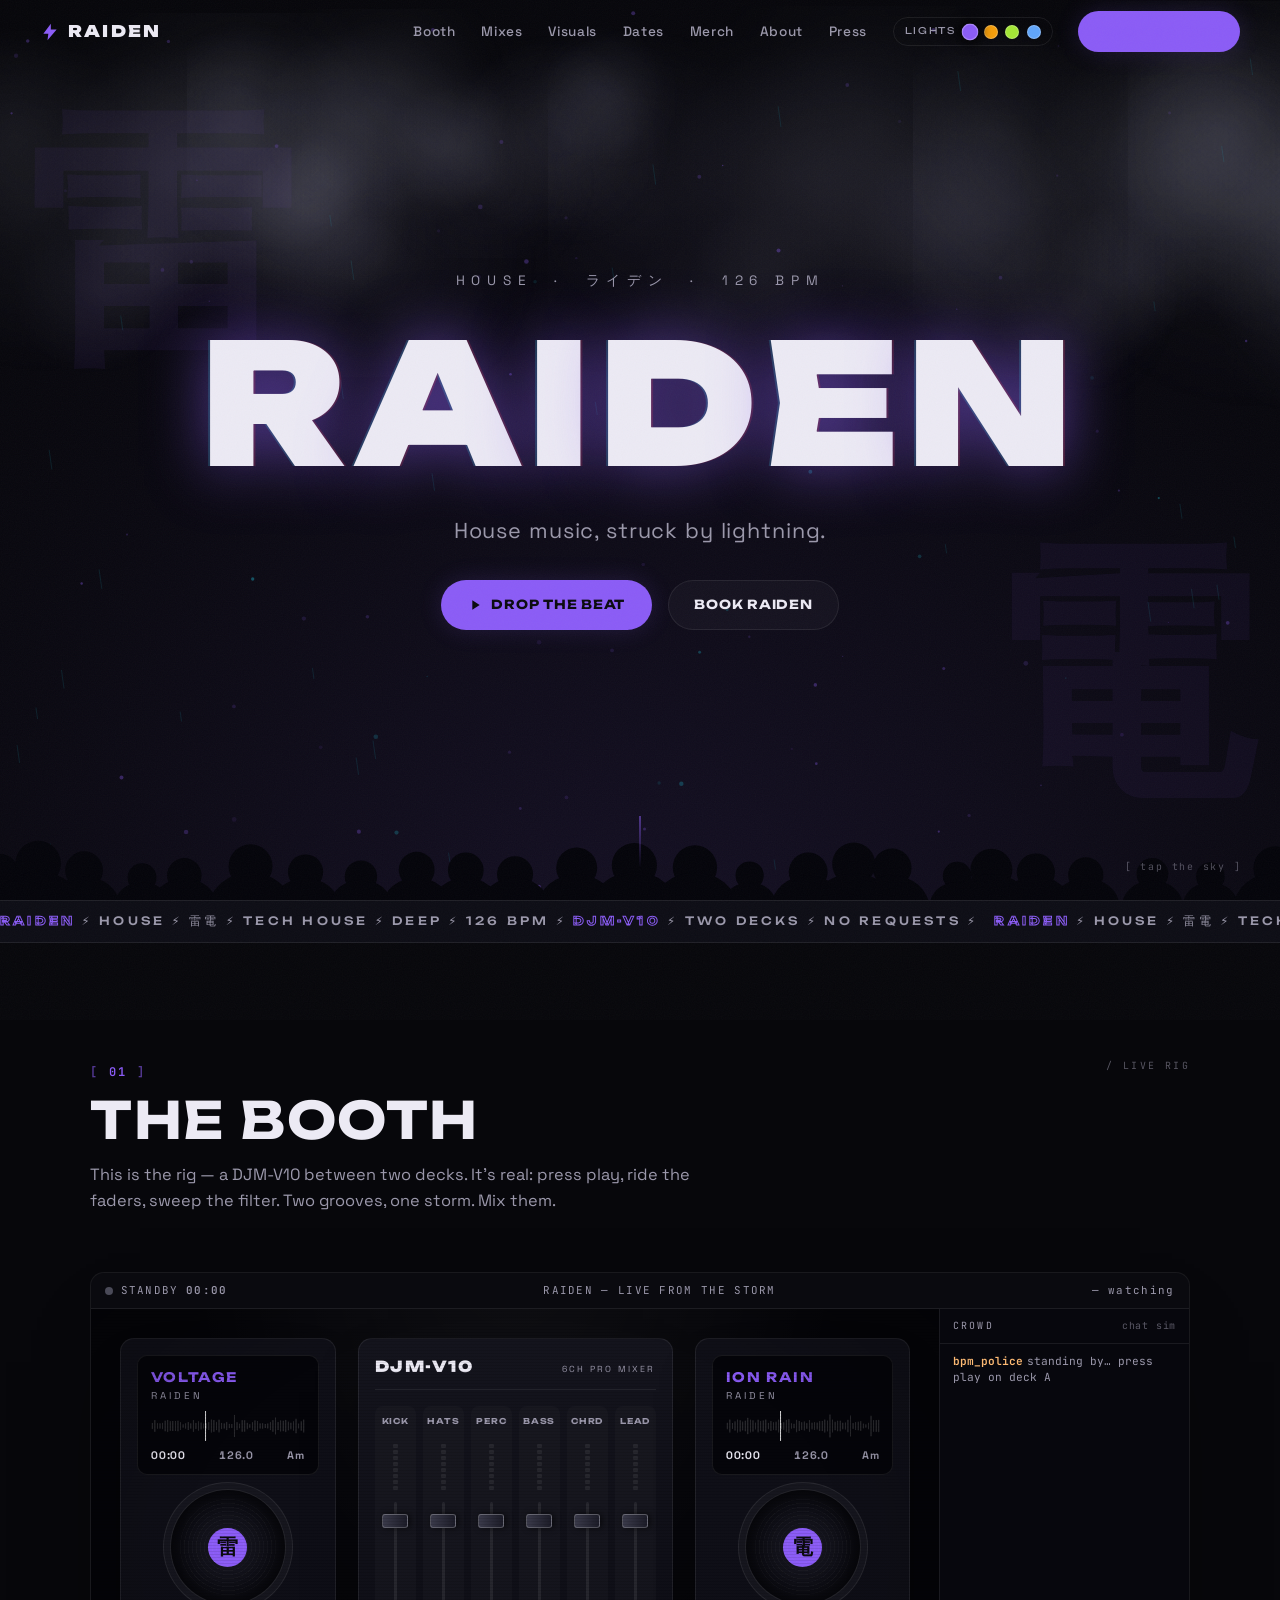
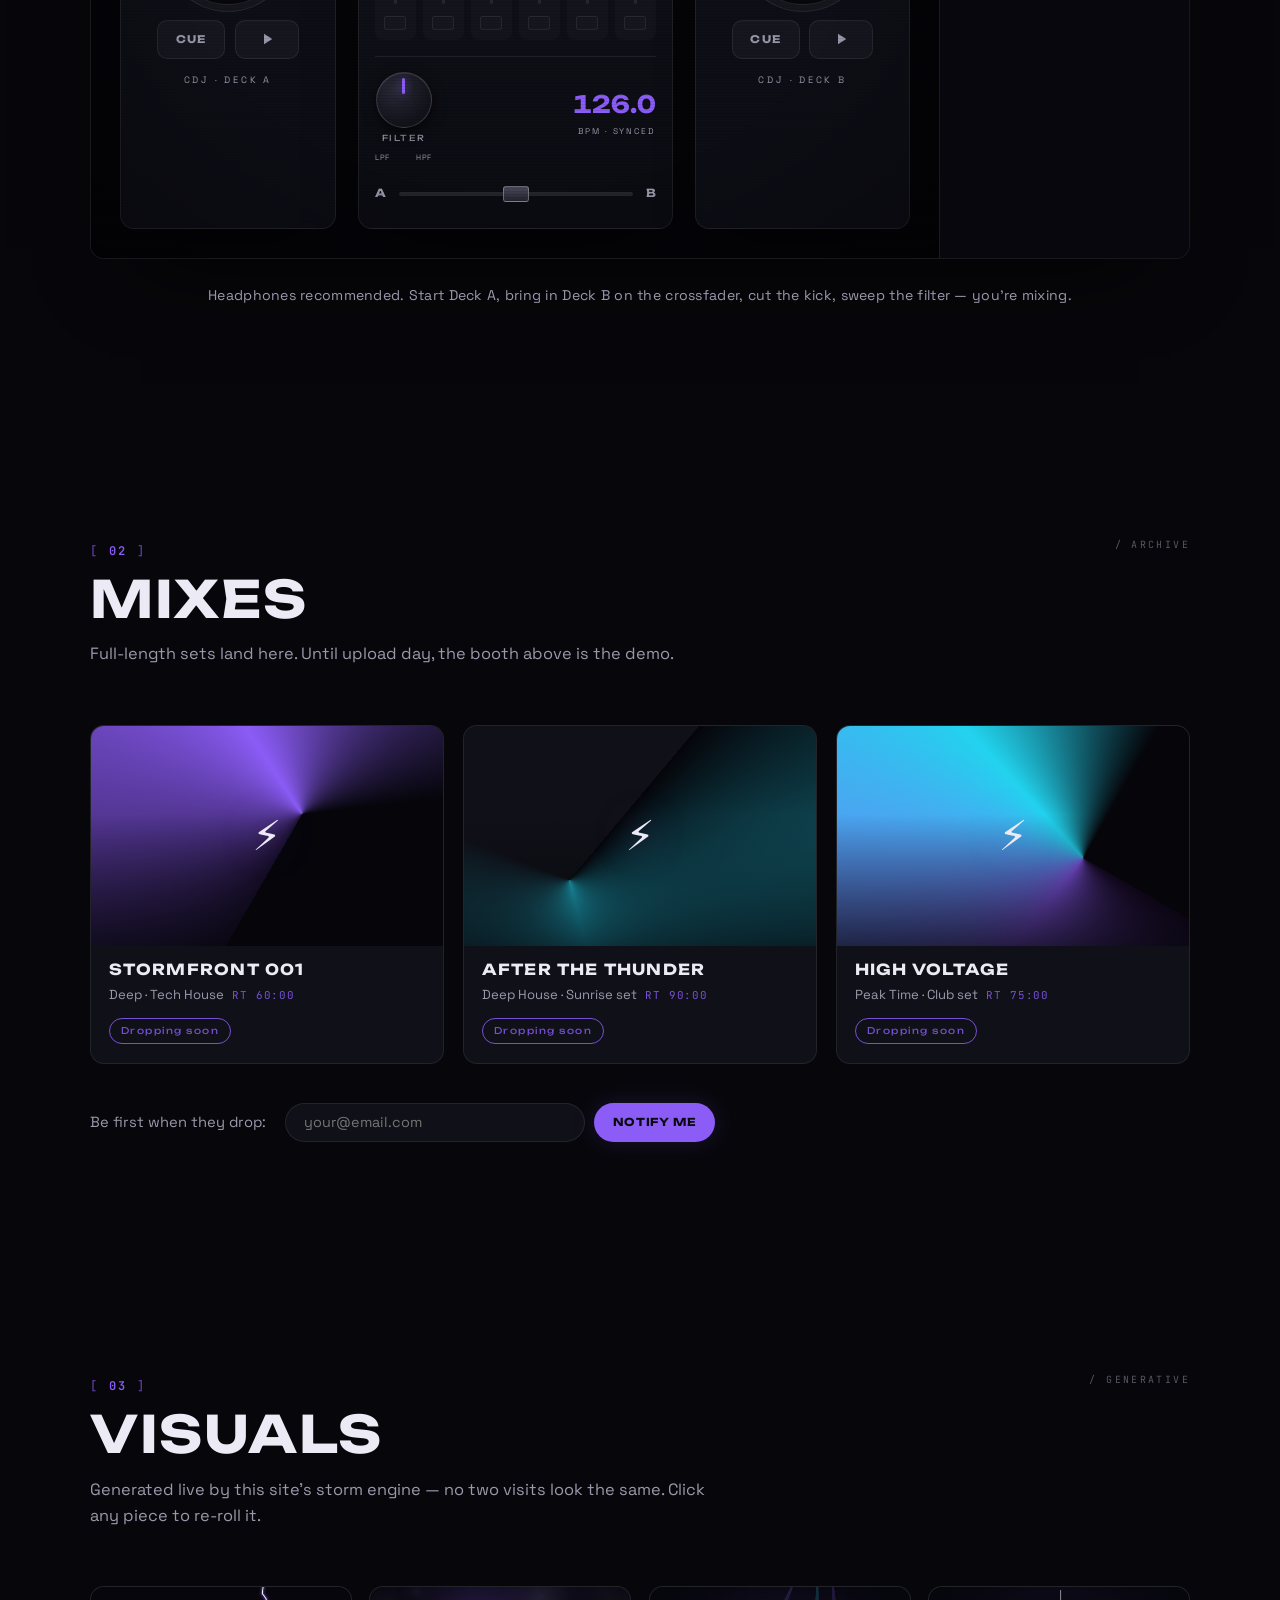
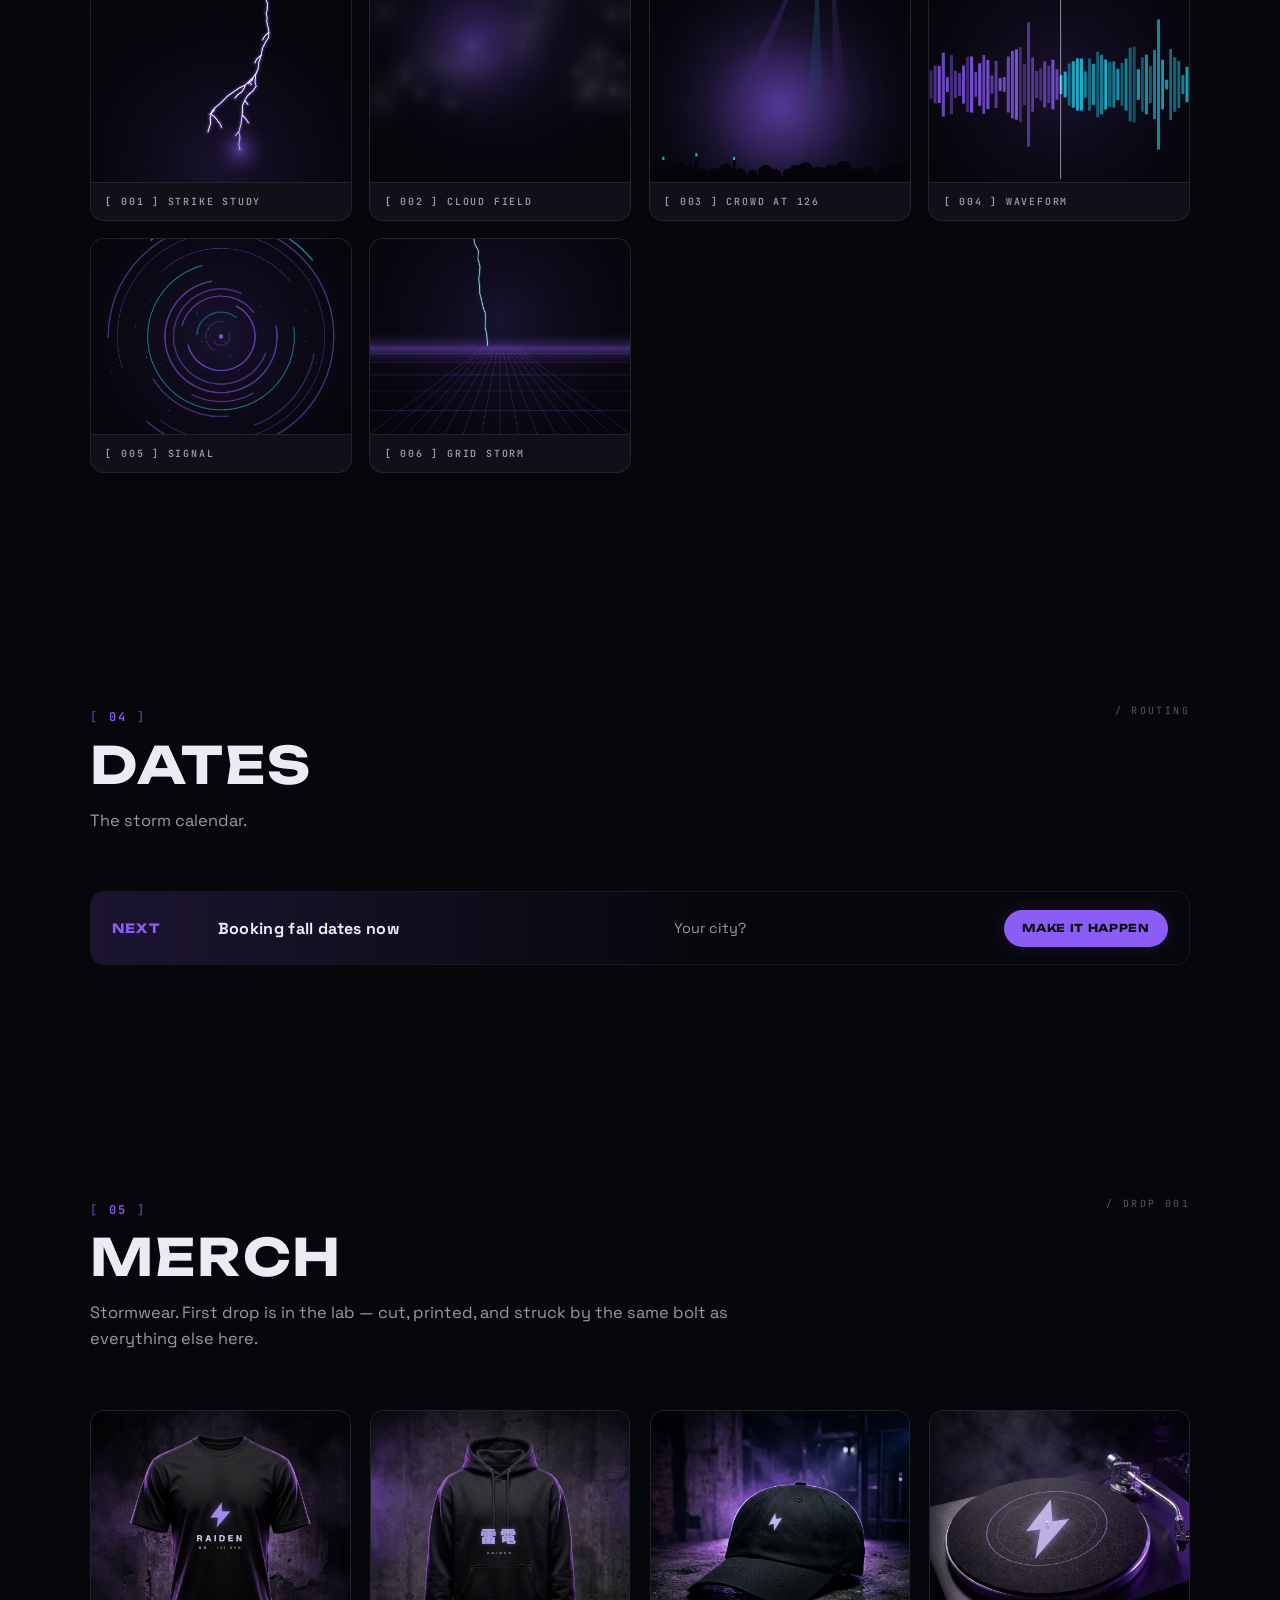
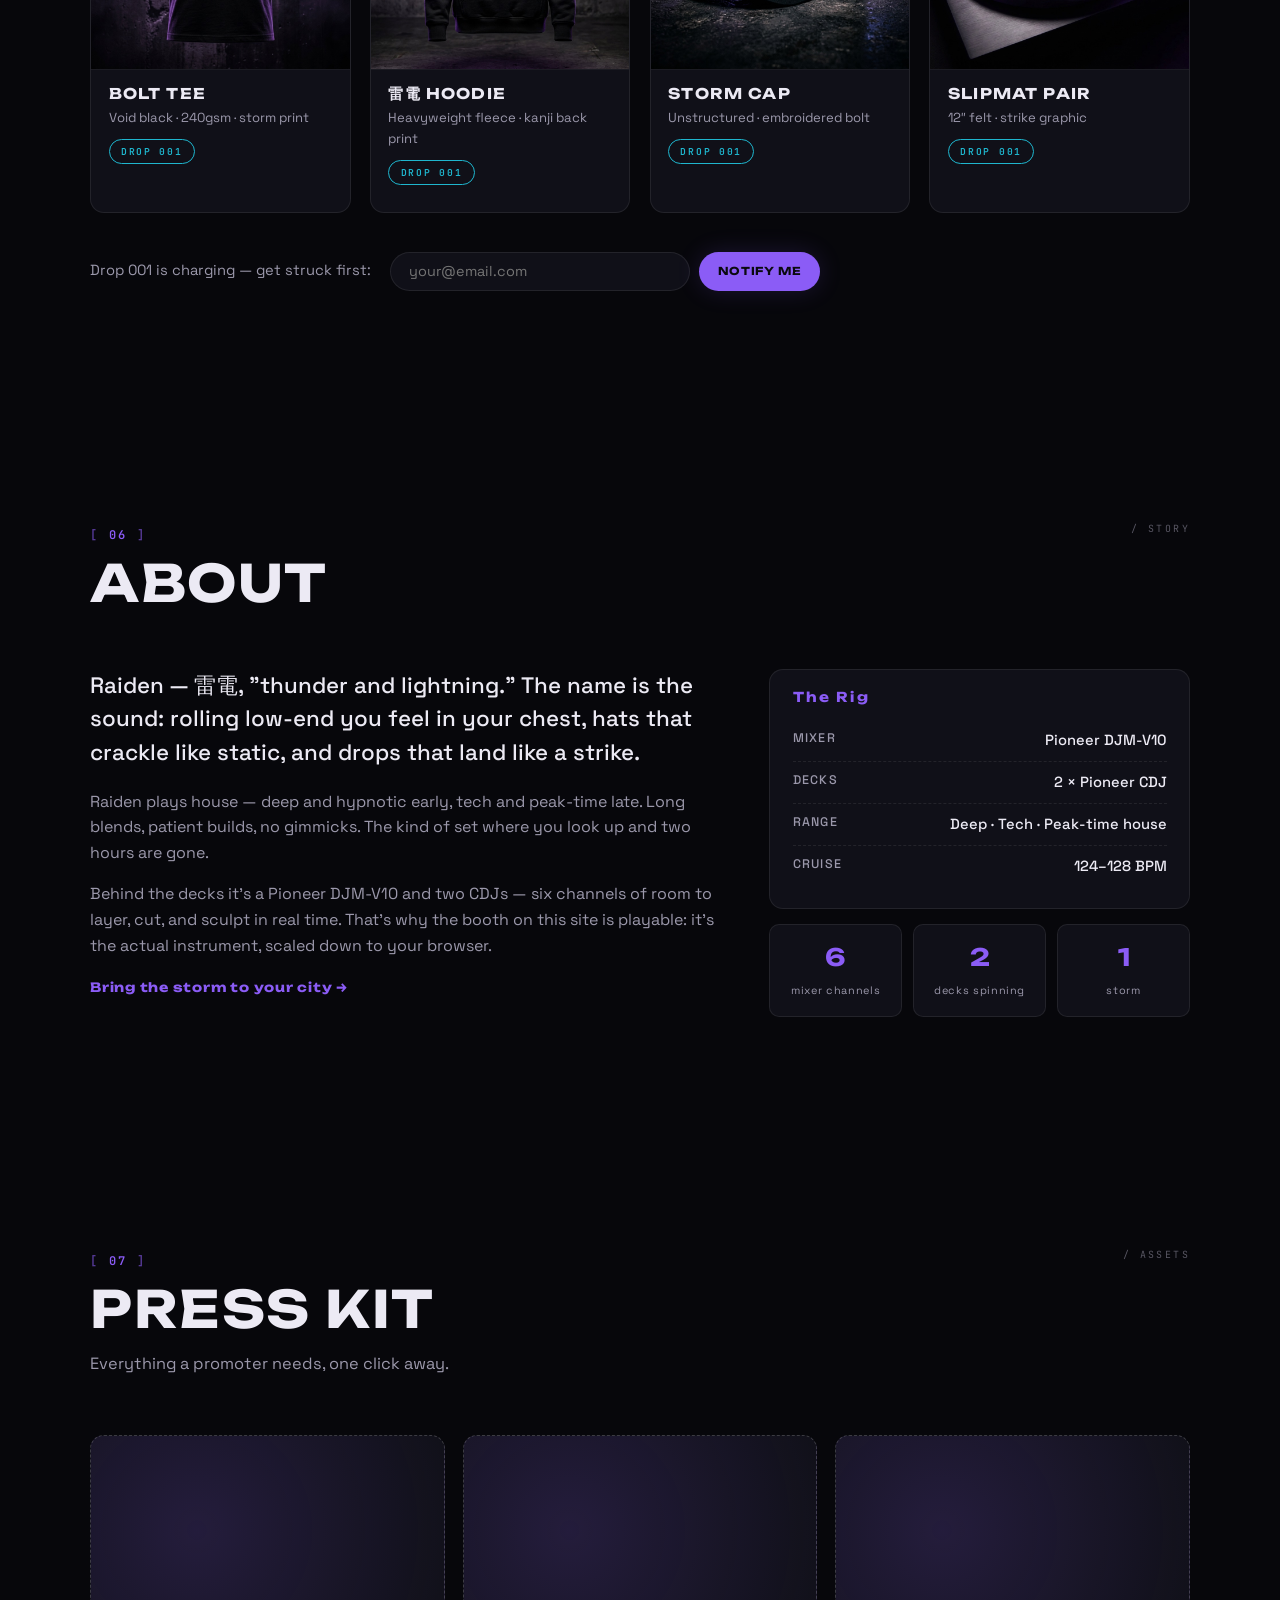
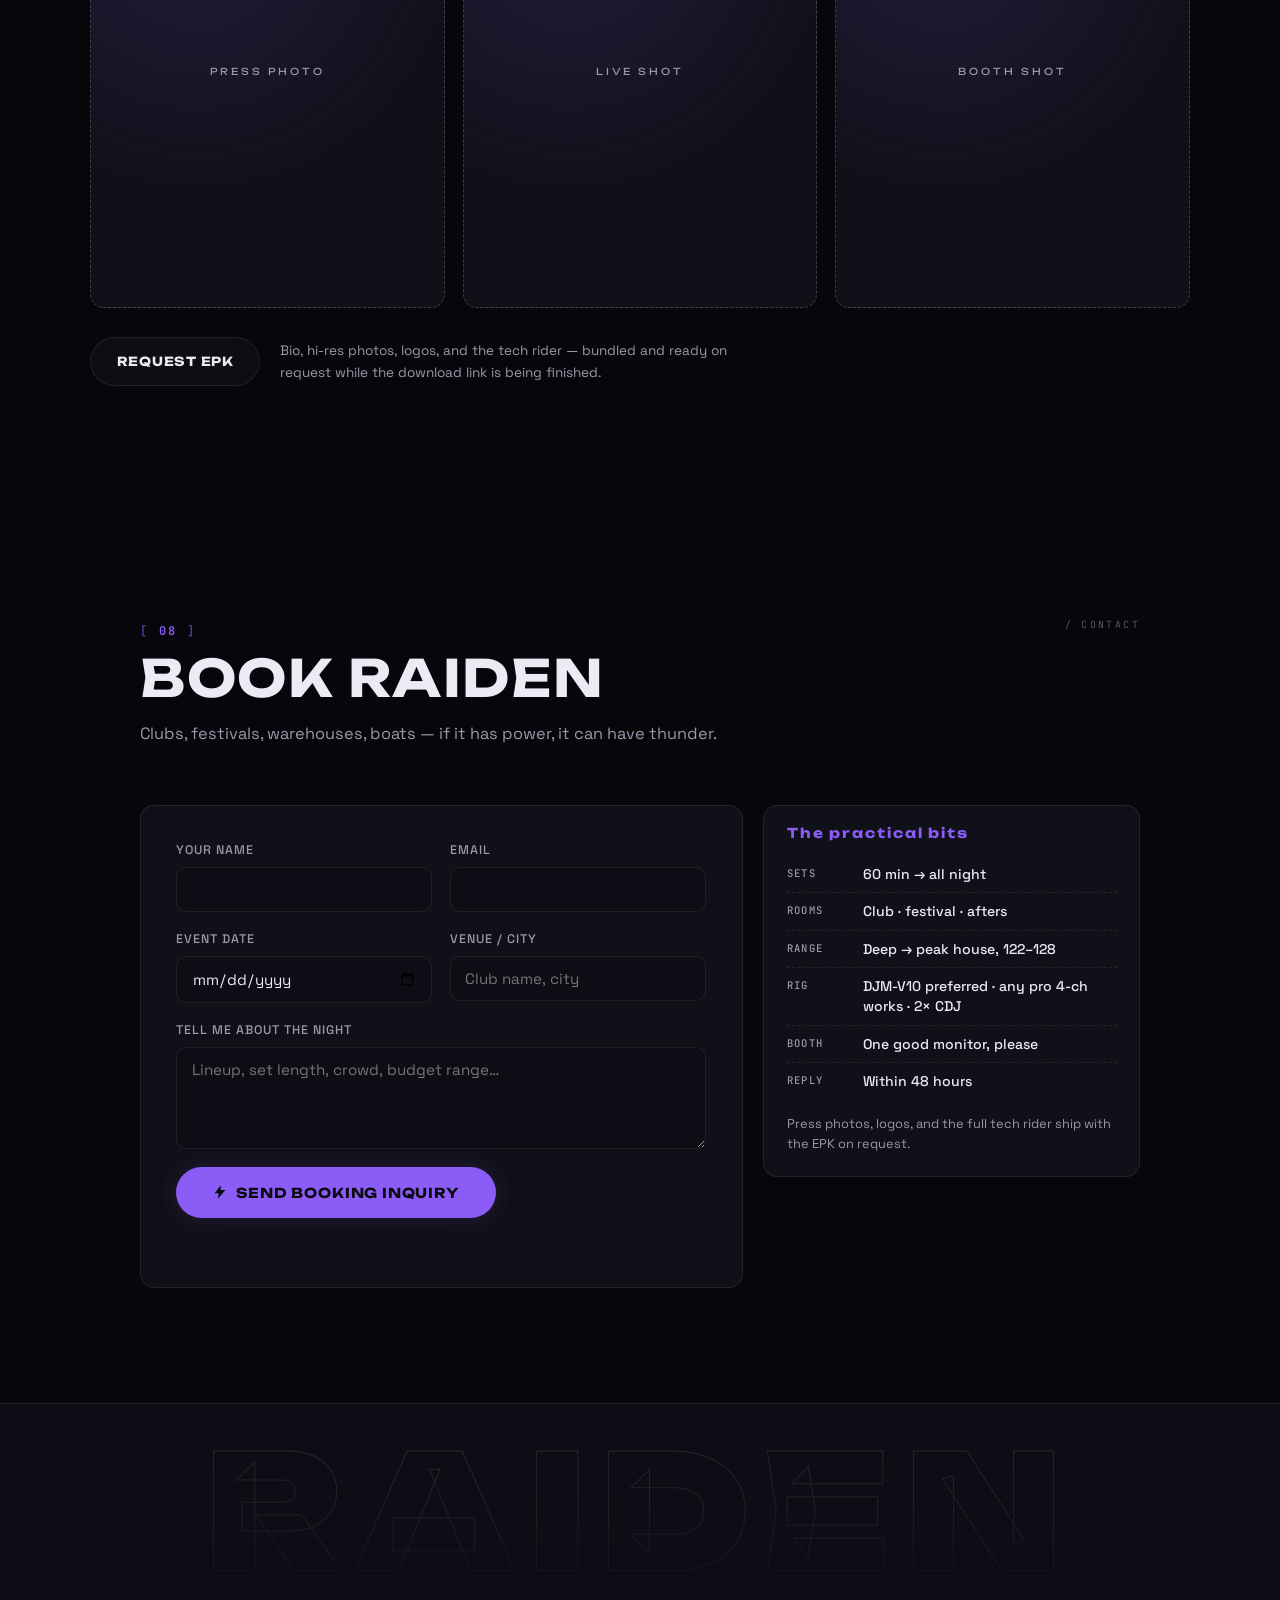
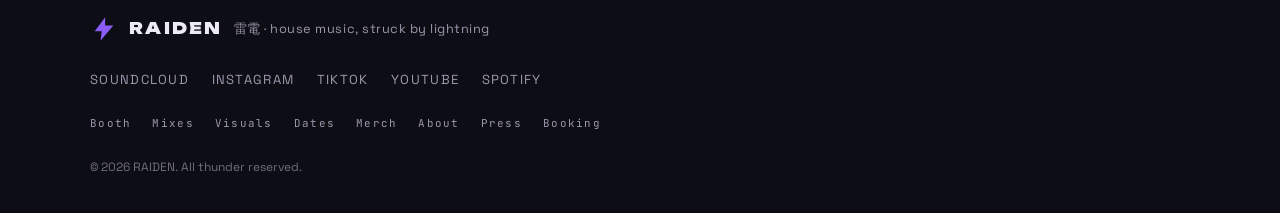
==== commit a1dd23a5: "Merch: real product photography — generated blank garments (dark warehouse, violet rim light) with t" ====
--- a/index.html
+++ b/index.html
@@ -327,15 +327,8 @@
     <div class="merch-grid">
       <!-- EDITME: when Drop 001 is real, add prices + link each card to the store (Fourthwall/Shopify/etc.) -->
       <article class="merch-card reveal">
-        <div class="merch-art merch-art-1">
-          <svg viewBox="0 0 100 100" aria-hidden="true">
-            <path class="garment" d="M35 16 L20 27 L27 41 L34 36 L34 86 L66 86 L66 36 L73 41 L80 27 L65 16 C61 22 39 22 35 16 Z" />
-            <path class="seam" d="M37 18 C41 24 59 24 63 18" />
-            <path class="seam" d="M34 81 L66 81" />
-            <path class="seam" d="M27 40 L33 36 M73 40 L67 36" />
-            <path class="mark" d="M52 34 L43 48 h6 L47 60 L58 45 h-7 z" />
-            <text class="ptxt" x="50" y="71" text-anchor="middle">RAIDEN</text>
-          </svg>
+        <div class="merch-art">
+          <img src="assets/merch/tee.jpg" alt="Bolt Tee — black heavyweight tee with violet bolt and RAIDEN chest print" loading="lazy" />
         </div>
         <div class="merch-body">
           <h3>BOLT TEE</h3>
@@ -344,17 +337,8 @@
         </div>
       </article>
       <article class="merch-card reveal">
-        <div class="merch-art merch-art-2">
-          <svg viewBox="0 0 100 100" aria-hidden="true">
-            <path class="garment" d="M36 20 L21 30 L28 44 L34 39 L34 88 L66 88 L66 39 L72 44 L79 30 L64 20 C63 13 37 13 36 20 Z" />
-            <path class="seam" d="M38 21 C42 29 58 29 62 21" />
-            <path class="seam" d="M46 30 L45 41 M54 30 L55 41" />
-            <circle class="seam" cx="45" cy="42" r="0.9" />
-            <circle class="seam" cx="55" cy="42" r="0.9" />
-            <path class="seam" d="M40 68 L60 68 L63 82 L37 82 Z" />
-            <path class="seam" d="M34 84 L66 84" />
-            <text class="ptxt kanji" x="50" y="58" text-anchor="middle">雷電</text>
-          </svg>
+        <div class="merch-art">
+          <img src="assets/merch/hoodie.jpg" alt="Raiden hoodie — black heavyweight hoodie with 雷電 kanji chest print" loading="lazy" />
         </div>
         <div class="merch-body">
           <h3>雷電 HOODIE</h3>
@@ -363,14 +347,8 @@
         </div>
       </article>
       <article class="merch-card reveal">
-        <div class="merch-art merch-art-3">
-          <svg viewBox="0 0 100 100" aria-hidden="true">
-            <path class="garment" d="M28 57 C28 34 72 34 72 57 Z" />
-            <path class="seam" d="M50 35 L50 57 M38 38 L35 57 M62 38 L65 57" />
-            <circle class="seam" cx="50" cy="34" r="1.6" />
-            <path class="garment" d="M26 57 L74 57 C82 57 85 61 83 66 C66 60 40 61 21 68 C18 62 21 57 26 57 Z" />
-            <path class="mark" d="M45 41 L40 49 h4 L42 56 L49 46 h-4 z" />
-          </svg>
+        <div class="merch-art">
+          <img src="assets/merch/cap.jpg" alt="Storm Cap — black unstructured cap with embroidered bolt, shot in a hazy warehouse" loading="lazy" />
         </div>
         <div class="merch-body">
           <h3>STORM CAP</h3>
@@ -379,16 +357,8 @@
         </div>
       </article>
       <article class="merch-card reveal">
-        <div class="merch-art merch-art-4">
-          <svg viewBox="0 0 100 100" aria-hidden="true">
-            <circle class="garment" cx="50" cy="50" r="34" />
-            <circle class="seam" cx="50" cy="50" r="29" />
-            <circle class="seam" cx="50" cy="50" r="24" />
-            <circle class="seam" cx="50" cy="50" r="19" />
-            <circle class="garment" cx="50" cy="50" r="7" />
-            <circle class="mark" cx="50" cy="50" r="1.8" />
-            <path class="mark" d="M55 26 L42 47 h7 L45 74 L62 45 h-9 z" opacity="0.92" />
-          </svg>
+        <div class="merch-art">
+          <img src="assets/merch/slipmat.jpg" alt="Slipmat pair — black felt slipmat with strike graphic on a turntable" loading="lazy" />
         </div>
         <div class="merch-body">
           <h3>SLIPMAT PAIR</h3>
--- a/css/style.css
+++ b/css/style.css
@@ -1237,35 +1237,26 @@
 }
 .merch-art {
   aspect-ratio: 1;
-  display: flex;
-  align-items: center;
-  justify-content: center;
   position: relative;
-  background:
-    radial-gradient(rgba(255, 255, 255, 0.045) 1px, transparent 1.4px),
-    radial-gradient(circle at 50% 38%, var(--accent-soft), transparent 62%),
-    #08080f;
-  background-size: 15px 15px, auto, auto;
+  background: #08080f;
   border-bottom: 1px solid var(--line);
   overflow: hidden;
 }
-/* floor shadow under the product */
-.merch-art::after {
-  content: "";
-  position: absolute;
-  left: 22%; right: 22%;
-  bottom: 9%;
-  height: 8%;
-  border-radius: 50%;
-  background: radial-gradient(ellipse, rgba(0, 0, 0, 0.7), transparent 70%);
-}
+.merch-art img {
+  width: 100%;
+  height: 100%;
+  object-fit: cover;
+  display: block;
+  transition: transform 0.45s cubic-bezier(0.2, 0.8, 0.3, 1);
+}
+.merch-card:hover .merch-art img { transform: scale(1.045); }
 /* lighthouse beam sweep on hover (matches mix cards) */
 .merch-art::before {
   content: "";
   position: absolute;
   inset: -60%;
   z-index: 2;
-  background: conic-gradient(from 0deg, transparent 0 8%, rgba(255, 255, 255, 0.1) 10%, transparent 13% 100%);
+  background: conic-gradient(from 0deg, transparent 0 8%, rgba(255, 255, 255, 0.07) 10%, transparent 13% 100%);
   animation: beamSweep 3.2s linear infinite;
   animation-play-state: paused;
   opacity: 0;
@@ -1273,48 +1264,6 @@
   pointer-events: none;
 }
 .merch-card:hover .merch-art::before { animation-play-state: running; opacity: 1; }
-.merch-art svg {
-  width: 74%;
-  height: 74%;
-  position: relative;
-  z-index: 1;
-  transition: transform 0.3s cubic-bezier(0.2, 0.8, 0.3, 1.1);
-  filter: drop-shadow(0 10px 18px rgba(0, 0, 0, 0.55));
-}
-.merch-card:hover .merch-art svg { transform: translateY(-5px) rotate(-1.5deg); }
-.merch-art .garment {
-  fill: #10101a;
-  stroke: var(--text);
-  stroke-width: 1.7;
-  stroke-linejoin: round;
-  stroke-linecap: round;
-  opacity: 0.92;
-}
-.merch-art .seam {
-  fill: none;
-  stroke: var(--text);
-  stroke-width: 1;
-  stroke-linejoin: round;
-  stroke-linecap: round;
-  opacity: 0.32;
-}
-.merch-art .mark {
-  fill: var(--accent);
-  stroke: none;
-  transition: fill 0.4s ease;
-  filter: drop-shadow(0 0 6px var(--glow));
-}
-.merch-art .ptxt {
-  font-family: var(--font-display);
-  font-size: 5.4px;
-  font-weight: 700;
-  letter-spacing: 0.16em;
-  fill: var(--text);
-  opacity: 0.8;
-}
-.merch-art .ptxt.kanji { font-size: 12px; letter-spacing: 0.08em; fill: var(--accent); opacity: 0.95; }
-.merch-card:hover .mark { animation: markFlicker 0.6s steps(2) 2; }
-@keyframes markFlicker { 50% { opacity: 0.25; } }
 .merch-body { padding: 1rem 1.1rem 1.2rem; }
 .merch-body h3 { font-size: 0.92rem; letter-spacing: 0.08em; margin-bottom: 0.3rem; }
 .merch-body p { color: var(--text-dim); font-size: 0.82rem; margin-bottom: 0.7rem; }
@@ -1789,9 +1738,8 @@
   .hero-title.jolt { transform: none; }
   .hero-kicker, .hero-tagline, .hero-ctas { animation: none; }
   .merch-drop::after { animation: none; }
-  .merch-card:hover .mark { animation: none; }
   .hero-nowplaying i { animation: none; }
   .back-top { transition: none; }
   .merch-art::before { animation: none; opacity: 0; }
-  .merch-card:hover .merch-art svg { transform: none; }
-}
+  .merch-card:hover .merch-art img { transform: none; }
+}
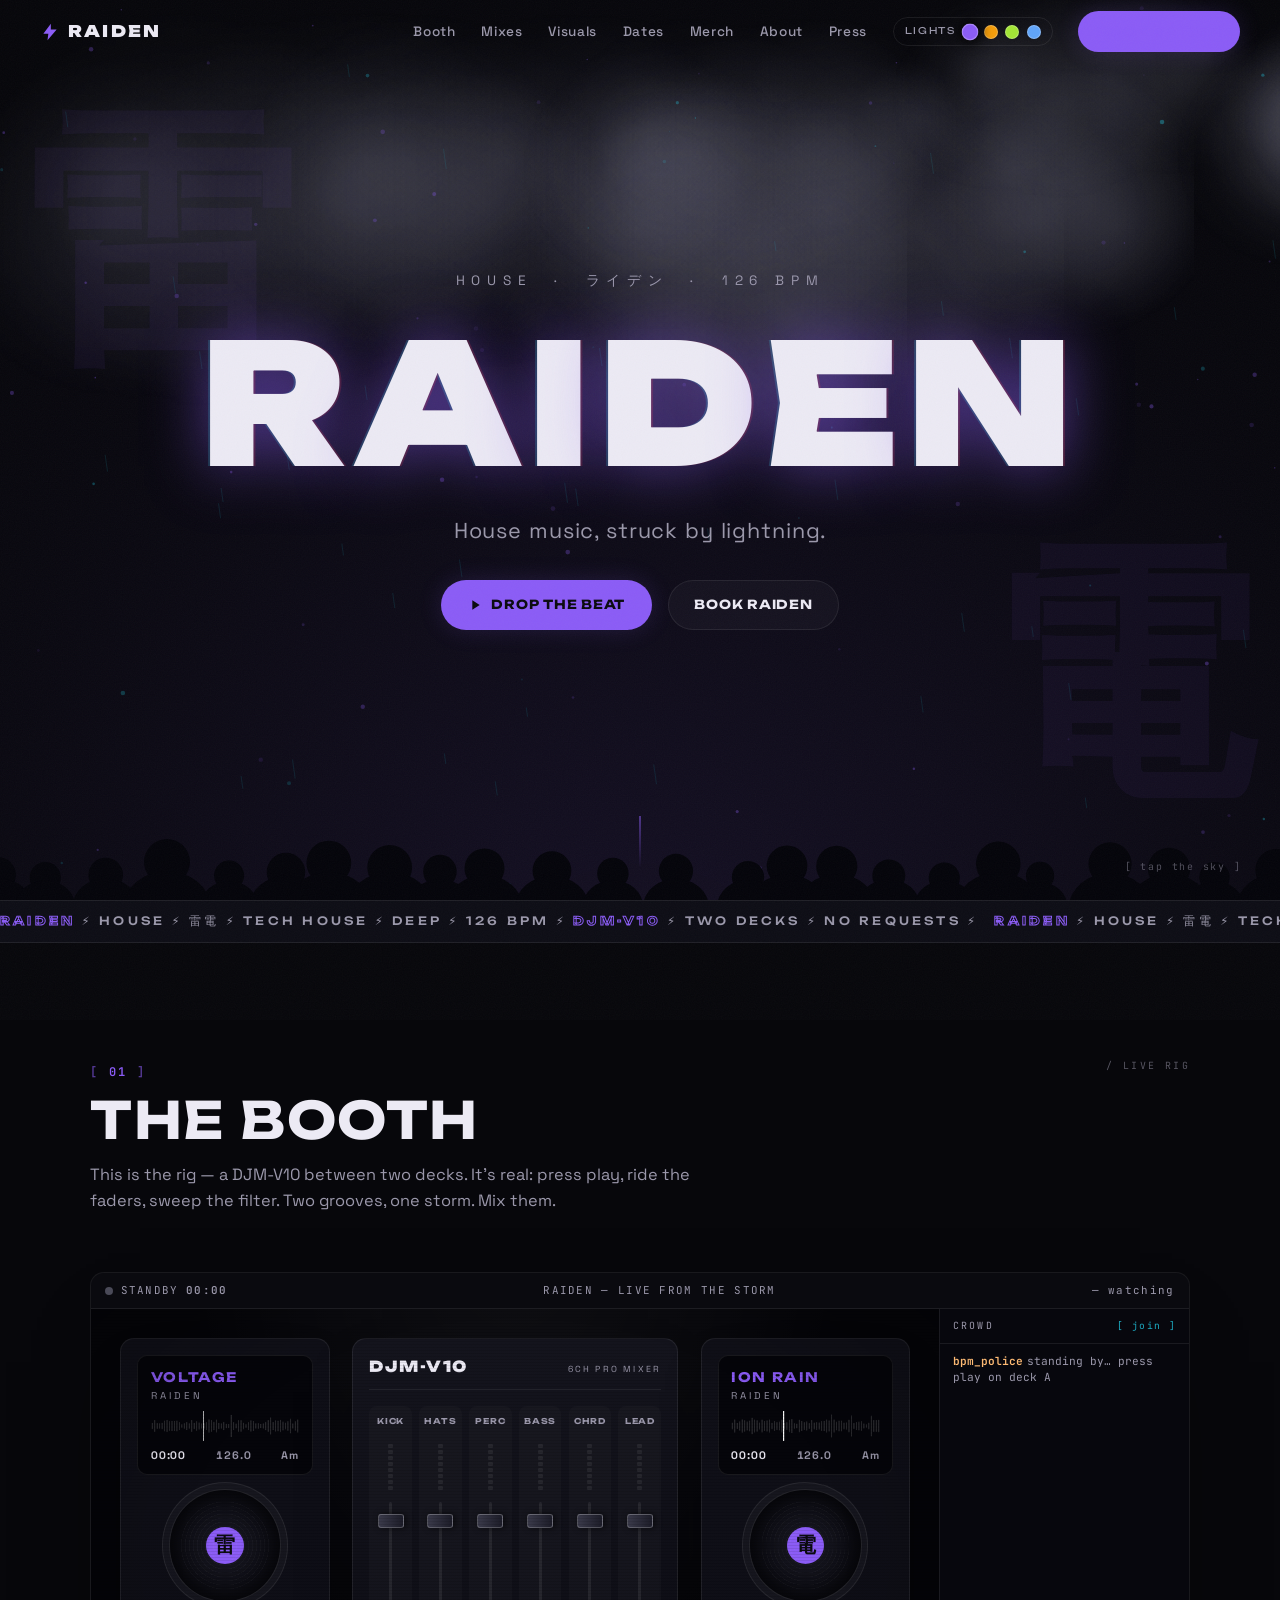
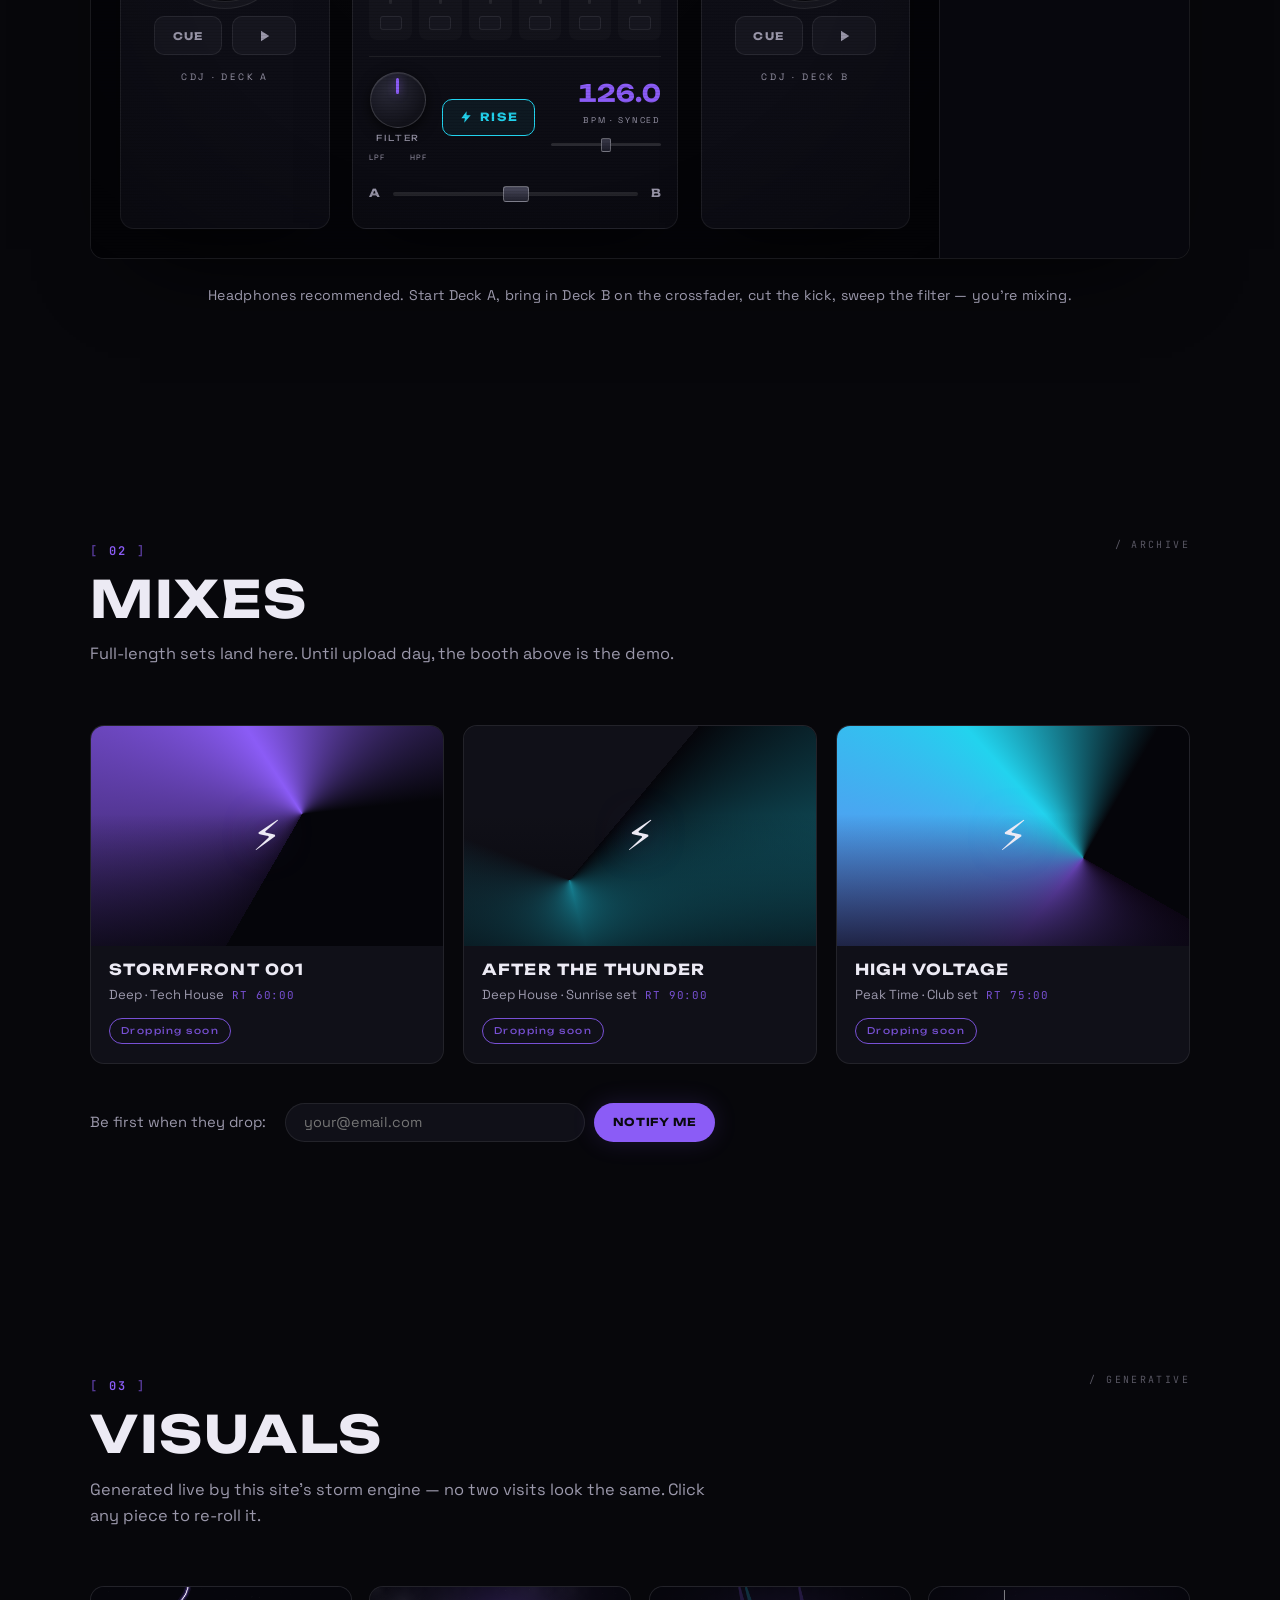
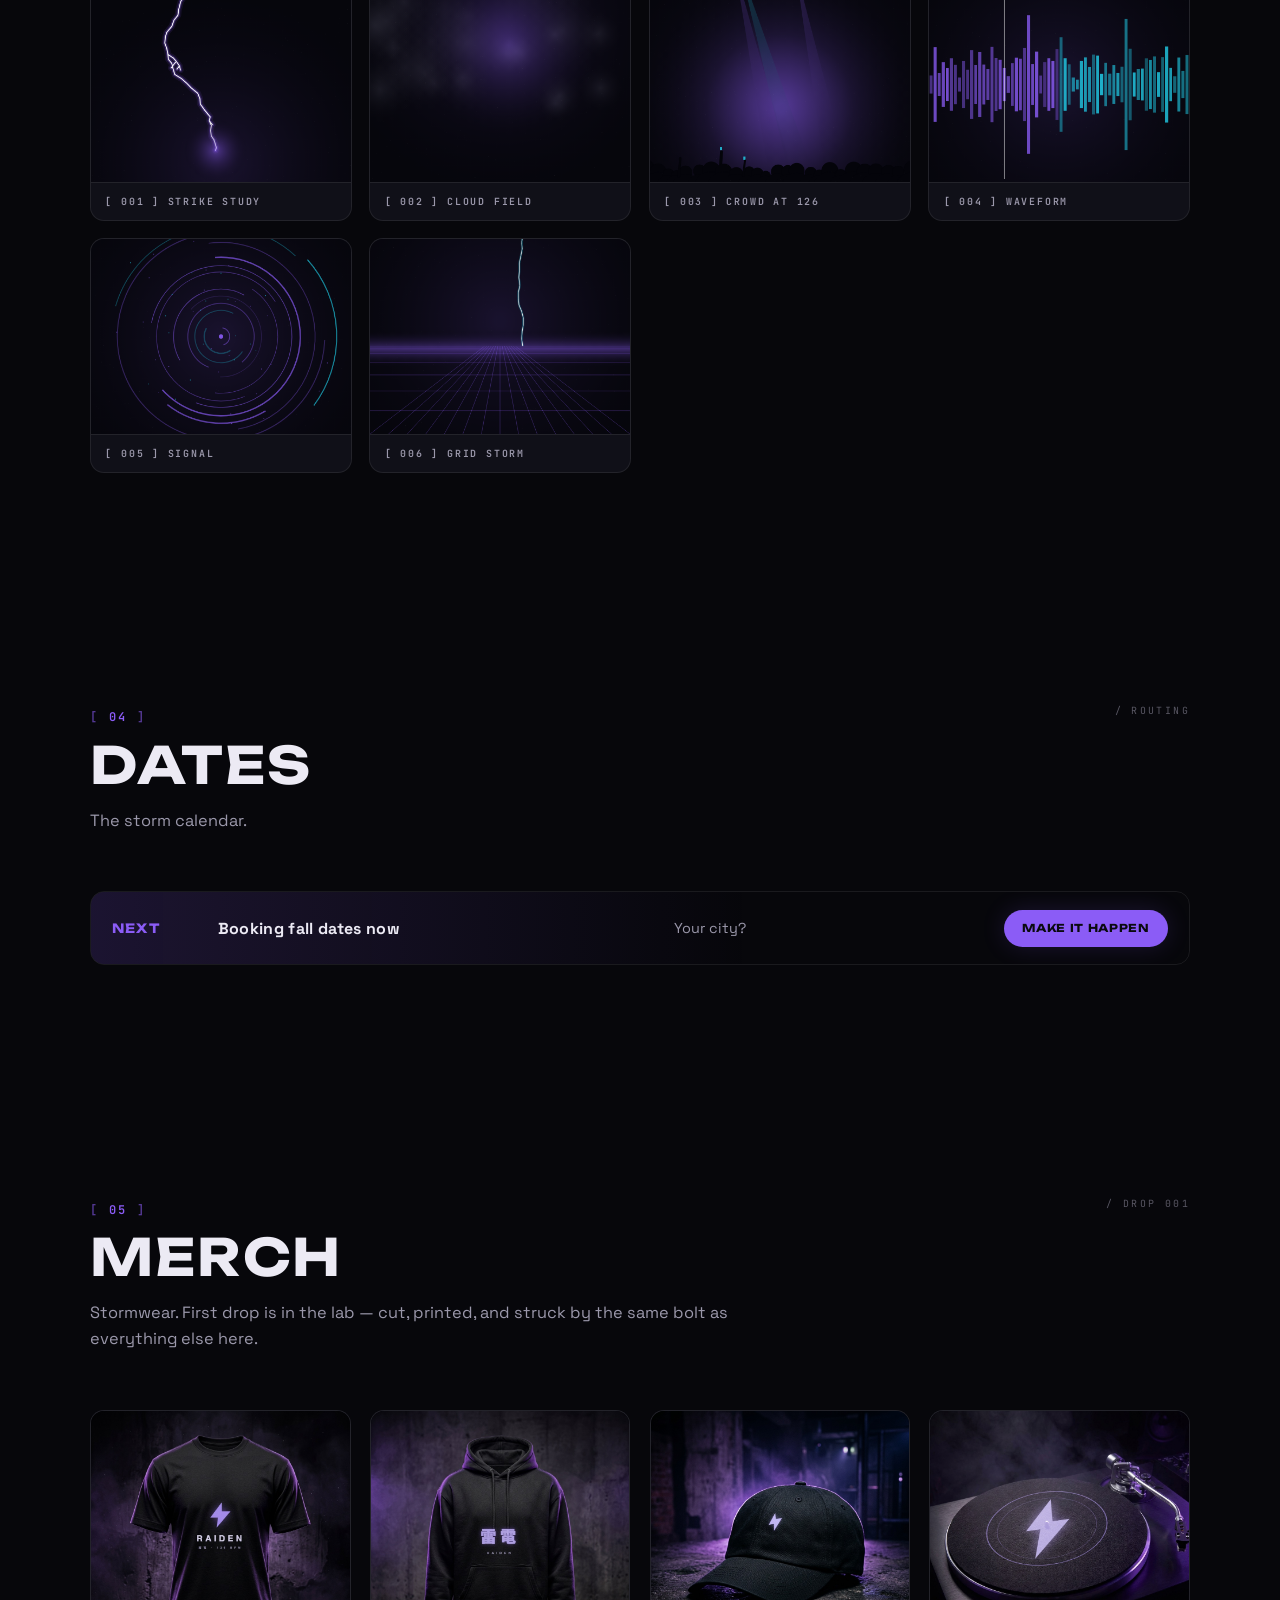
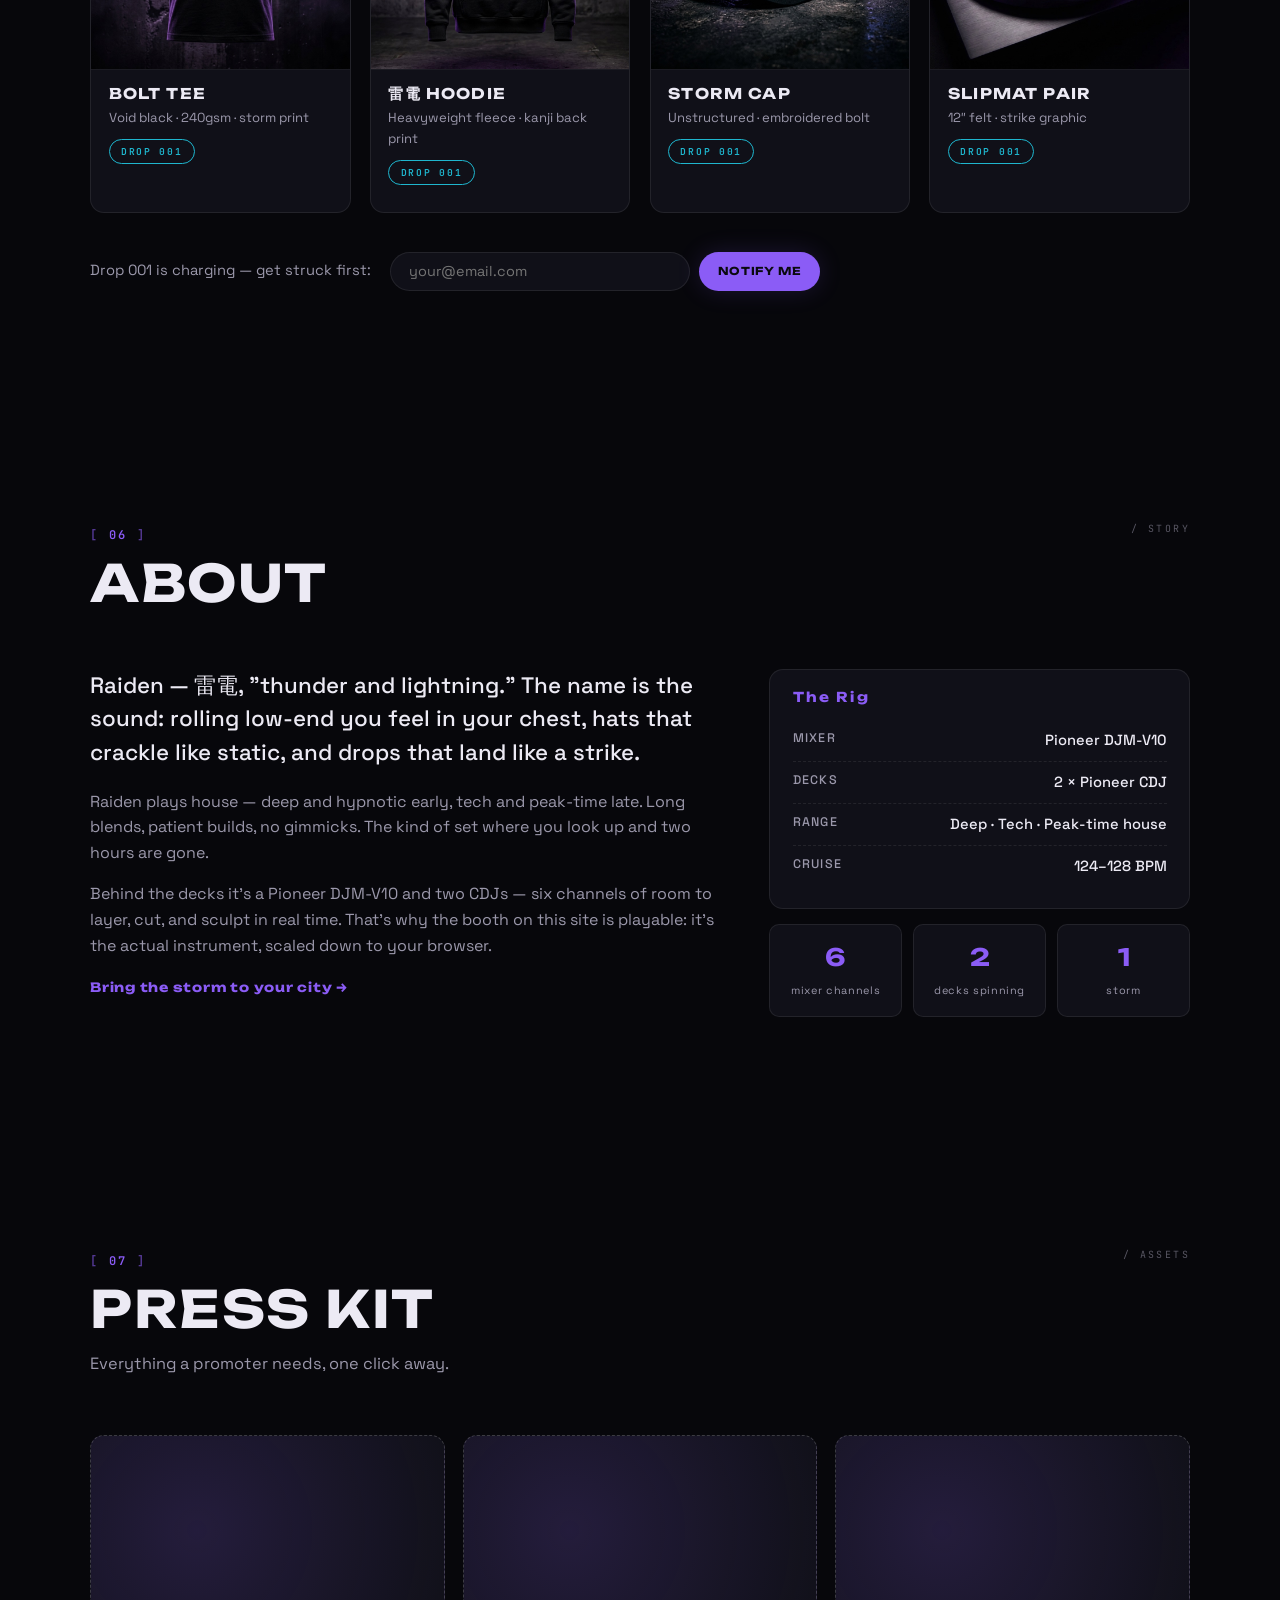
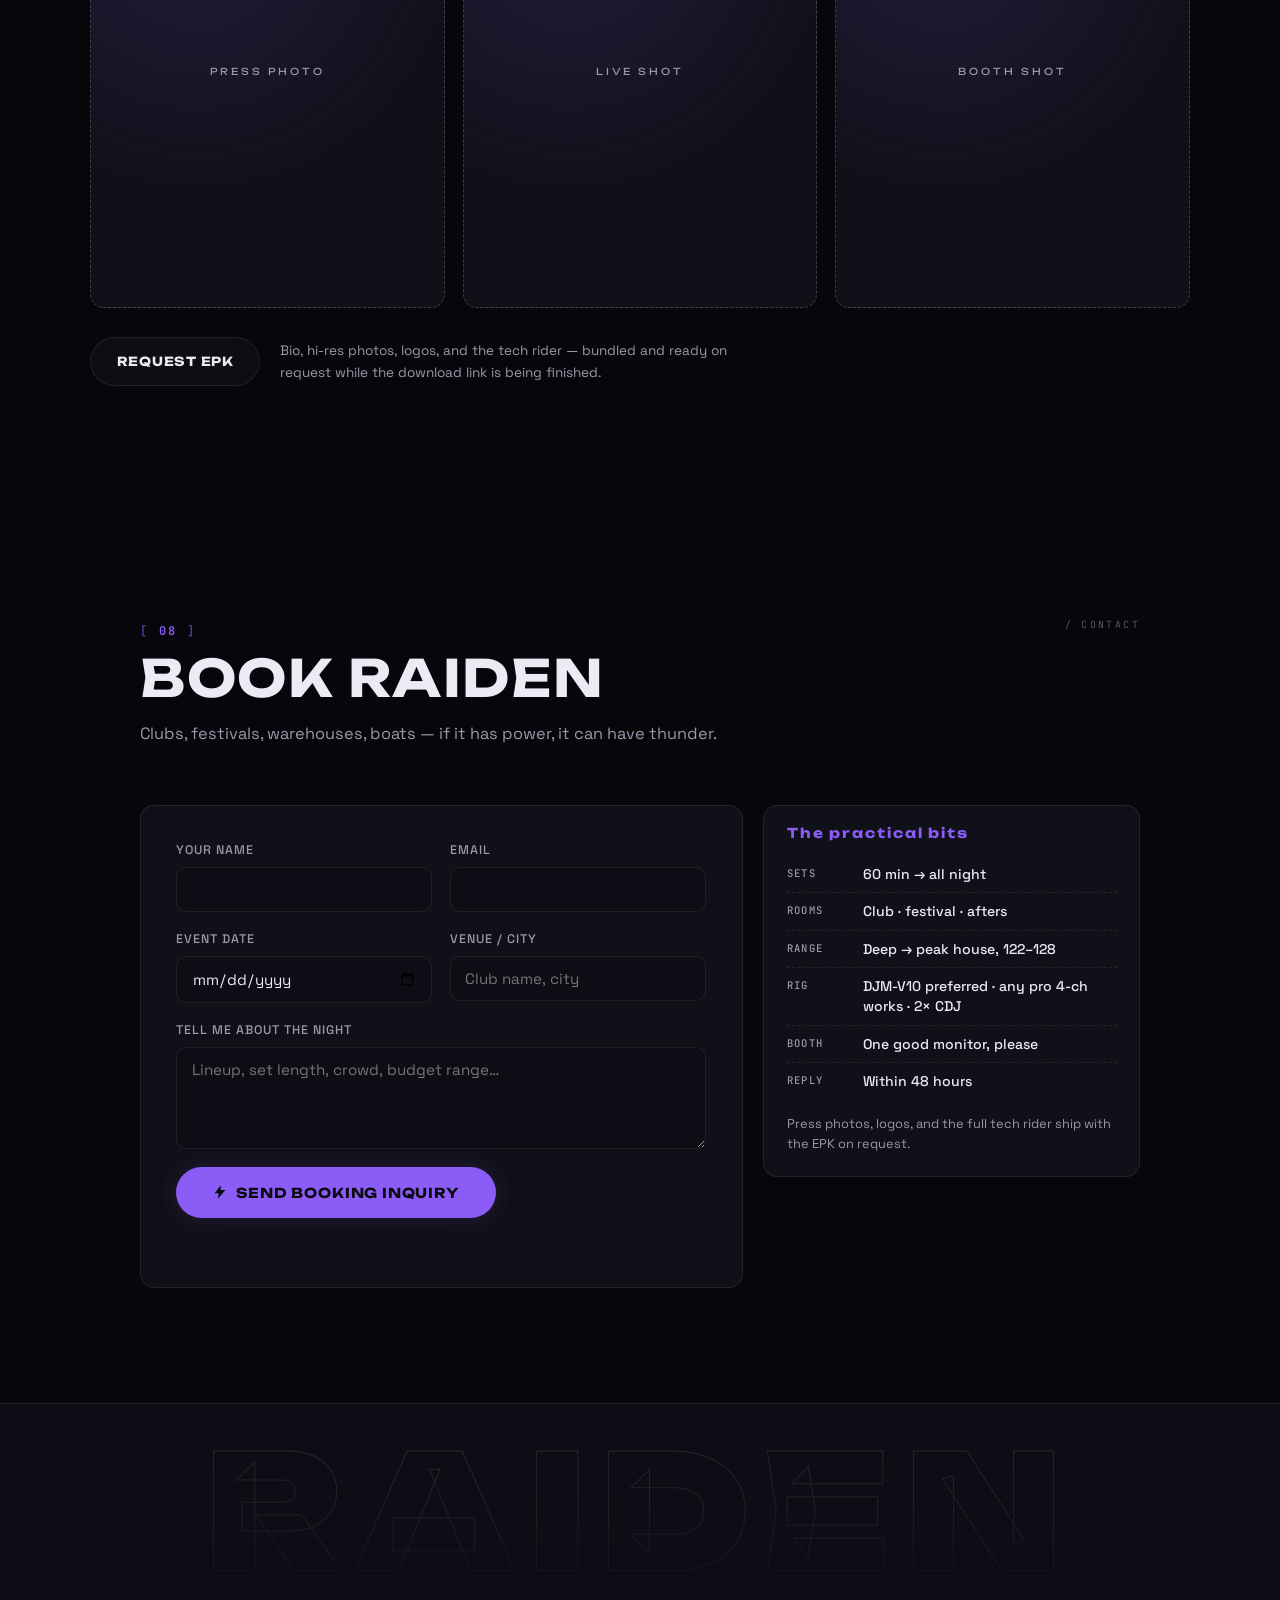
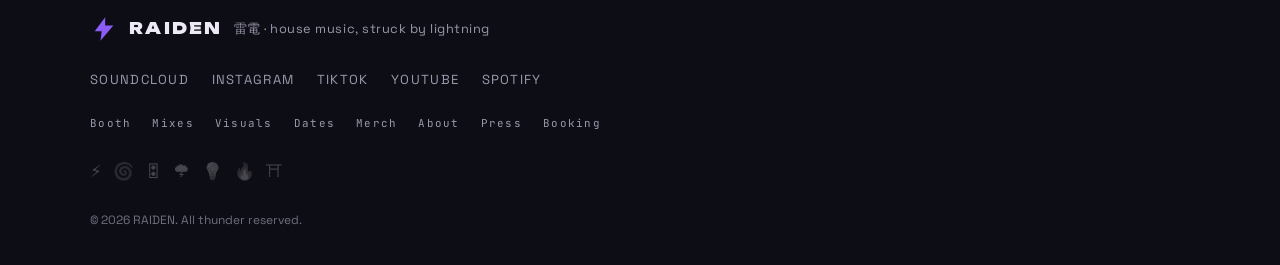
==== commit a04b0b5b: "Fun wave: RISE/DROP button (2-bar build w/ snare roll + riser + auto-HPF, kick/bass cut, crash + dou" ====
--- a/index.html
+++ b/index.html
@@ -72,6 +72,7 @@
         <button class="light-dot" data-light="ember" title="Ember" aria-label="Ember lighting"></button>
         <button class="light-dot" data-light="acid" title="Acid" aria-label="Acid lighting"></button>
         <button class="light-dot" data-light="ice" title="Ice" aria-label="Ice lighting"></button>
+        <button class="light-dot" data-light="overdrive" title="OVERDRIVE — 雷神" aria-label="Overdrive lighting (secret)"></button>
       </div>
       <a href="#book" class="btn btn-accent btn-small nav-book">Book Raiden</a>
     </div>
@@ -173,9 +174,14 @@
             <span class="knob-label">FILTER</span>
             <span class="knob-sub"><i>LPF</i><i>HPF</i></span>
           </div>
+          <button class="rise-btn" id="riseBtn" title="Two-bar build-up, then the drop">
+            <svg viewBox="0 0 24 24" width="14" height="14" aria-hidden="true"><path d="M13 2 L4 14 h6 L9 22 L20 9 h-7 z" fill="currentColor"/></svg>
+            RISE
+          </button>
           <div class="master-readout">
             <span class="master-bpm" id="masterBpm">126.0</span>
             <span class="master-bpm-label">BPM · SYNCED</span>
+            <input type="range" class="tempo" id="tempoSlider" min="118" max="134" step="0.5" value="126" aria-label="Master tempo" />
           </div>
         </div>
         <div class="mixer-xfade">
@@ -219,7 +225,7 @@
         <div class="stream-scan" aria-hidden="true"></div>
       </div>
       <aside class="chat" aria-label="Crowd chat (simulated)">
-        <div class="chat-head"><span>CROWD</span><em>chat&nbsp;sim</em></div>
+        <div class="chat-head"><span>CROWD</span><button class="chat-join" id="chatJoin" type="button">[ join ]</button></div>
         <div class="chat-log" id="chatLog"></div>
       </aside>
     </div>
@@ -498,6 +504,7 @@
         <a href="#press">Press</a>
         <a href="#book">Booking</a>
       </nav>
+      <div class="footer-achv" id="footerAchv" aria-label="Achievements — play with the site to unlock"></div>
       <p class="footer-fine">© <span id="year"></span> RAIDEN. All thunder reserved.</p>
     </div>
   </footer>
--- a/css/style.css
+++ b/css/style.css
@@ -44,6 +44,14 @@
   --accent-2: #e2e8f0;
   --accent-soft: rgba(96, 165, 250, 0.15);
   --glow: rgba(96, 165, 250, 0.5);
+}
+
+/* unlocked by typing the name — the thunder god's own lighting */
+html[data-light="overdrive"] {
+  --accent: #fbbf24;
+  --accent-2: #fef3c7;
+  --accent-soft: rgba(251, 191, 36, 0.16);
+  --glow: rgba(251, 191, 36, 0.6);
 }
 
 * { margin: 0; padding: 0; box-sizing: border-box; }
@@ -278,6 +286,12 @@
 .light-dot[data-light="ember"] { background: #f59e0b; }
 .light-dot[data-light="acid"]  { background: #a3e635; }
 .light-dot[data-light="ice"]   { background: #60a5fa; }
+.light-dot[data-light="overdrive"] {
+  background: #fbbf24;
+  display: none;
+}
+.light-dot[data-light="overdrive"].unlocked { display: block; animation: godGlow 1.6s ease-in-out infinite; }
+@keyframes godGlow { 50% { box-shadow: 0 0 12px 3px #fbbf24; } }
 .light-dot.active { box-shadow: 0 0 10px 2px currentColor; transform: scale(1.2); }
 
 /* ---------- hero ---------- */
@@ -638,6 +652,17 @@
   color: var(--text-dim);
 }
 .chat-head em { font-style: normal; opacity: 0.55; letter-spacing: 0.08em; }
+.chat-join {
+  background: none;
+  border: none;
+  color: var(--accent-2);
+  font-family: var(--font-mono);
+  font-size: 0.6rem;
+  letter-spacing: 0.14em;
+  opacity: 0.8;
+  transition: opacity 0.2s ease;
+}
+.chat-join:hover { opacity: 1; text-shadow: 0 0 8px var(--accent-2); }
 .chat-log {
   flex: 1;
   overflow-y: auto;
@@ -994,9 +1019,61 @@
 }
 .knob-sub i { font-style: normal; }
 
+.rise-btn {
+  display: inline-flex;
+  align-items: center;
+  gap: 0.4rem;
+  border: 1px solid var(--accent-2);
+  background: rgba(34, 211, 238, 0.06);
+  color: var(--accent-2);
+  border-radius: 10px;
+  padding: 0.65rem 1rem;
+  font-family: var(--font-display);
+  font-size: 0.7rem;
+  font-weight: 700;
+  letter-spacing: 0.14em;
+  transition: box-shadow 0.2s ease, transform 0.15s ease, background 0.2s ease;
+}
+.rise-btn:hover { box-shadow: 0 0 20px rgba(34, 211, 238, 0.35); transform: translateY(-1px); }
+.rise-btn.armed { animation: riseArm 0.5s steps(2) infinite; }
+.rise-btn.building {
+  background: var(--accent-2);
+  color: #06060c;
+  animation: riseBuild 0.24s steps(2) infinite;
+  box-shadow: 0 0 26px rgba(34, 211, 238, 0.6);
+}
+@keyframes riseArm { 50% { background: rgba(34, 211, 238, 0.2); } }
+@keyframes riseBuild { 50% { opacity: 0.75; } }
+
 .master-readout {
   text-align: right;
   font-variant-numeric: tabular-nums;
+}
+.tempo {
+  -webkit-appearance: none;
+  appearance: none;
+  display: block;
+  width: 110px;
+  height: 18px;
+  margin-top: 0.35rem;
+  background: transparent;
+  cursor: ew-resize;
+}
+.tempo::-webkit-slider-runnable-track { height: 3px; background: rgba(255, 255, 255, 0.12); border-radius: 2px; }
+.tempo::-moz-range-track { height: 3px; background: rgba(255, 255, 255, 0.12); border-radius: 2px; }
+.tempo::-webkit-slider-thumb {
+  -webkit-appearance: none;
+  width: 10px; height: 14px;
+  margin-top: -5.5px;
+  border-radius: 2px;
+  background: linear-gradient(180deg, #3a3a4a, #1c1c28);
+  border: 1px solid rgba(255, 255, 255, 0.3);
+}
+.tempo::-moz-range-thumb {
+  width: 10px; height: 14px;
+  border-radius: 2px;
+  background: linear-gradient(180deg, #3a3a4a, #1c1c28);
+  border: 1px solid rgba(255, 255, 255, 0.3);
 }
 .master-bpm {
   display: block;
@@ -1583,6 +1660,16 @@
 }
 .footer-socials a:hover { color: var(--accent); }
 .footer-fine { font-size: 0.75rem; color: var(--text-dim); opacity: 0.7; }
+.footer-achv { display: flex; gap: 0.7rem; }
+.footer-achv .achv {
+  font-size: 1.05rem;
+  filter: grayscale(1);
+  opacity: 0.25;
+  cursor: help;
+  transition: opacity 0.3s ease, filter 0.3s ease, transform 0.2s ease;
+}
+.footer-achv .achv.got { filter: none; opacity: 1; }
+.footer-achv .achv:hover { transform: scale(1.25); }
 
 /* ---------- scroll progress + back to top ---------- */
 .scroll-progress {
